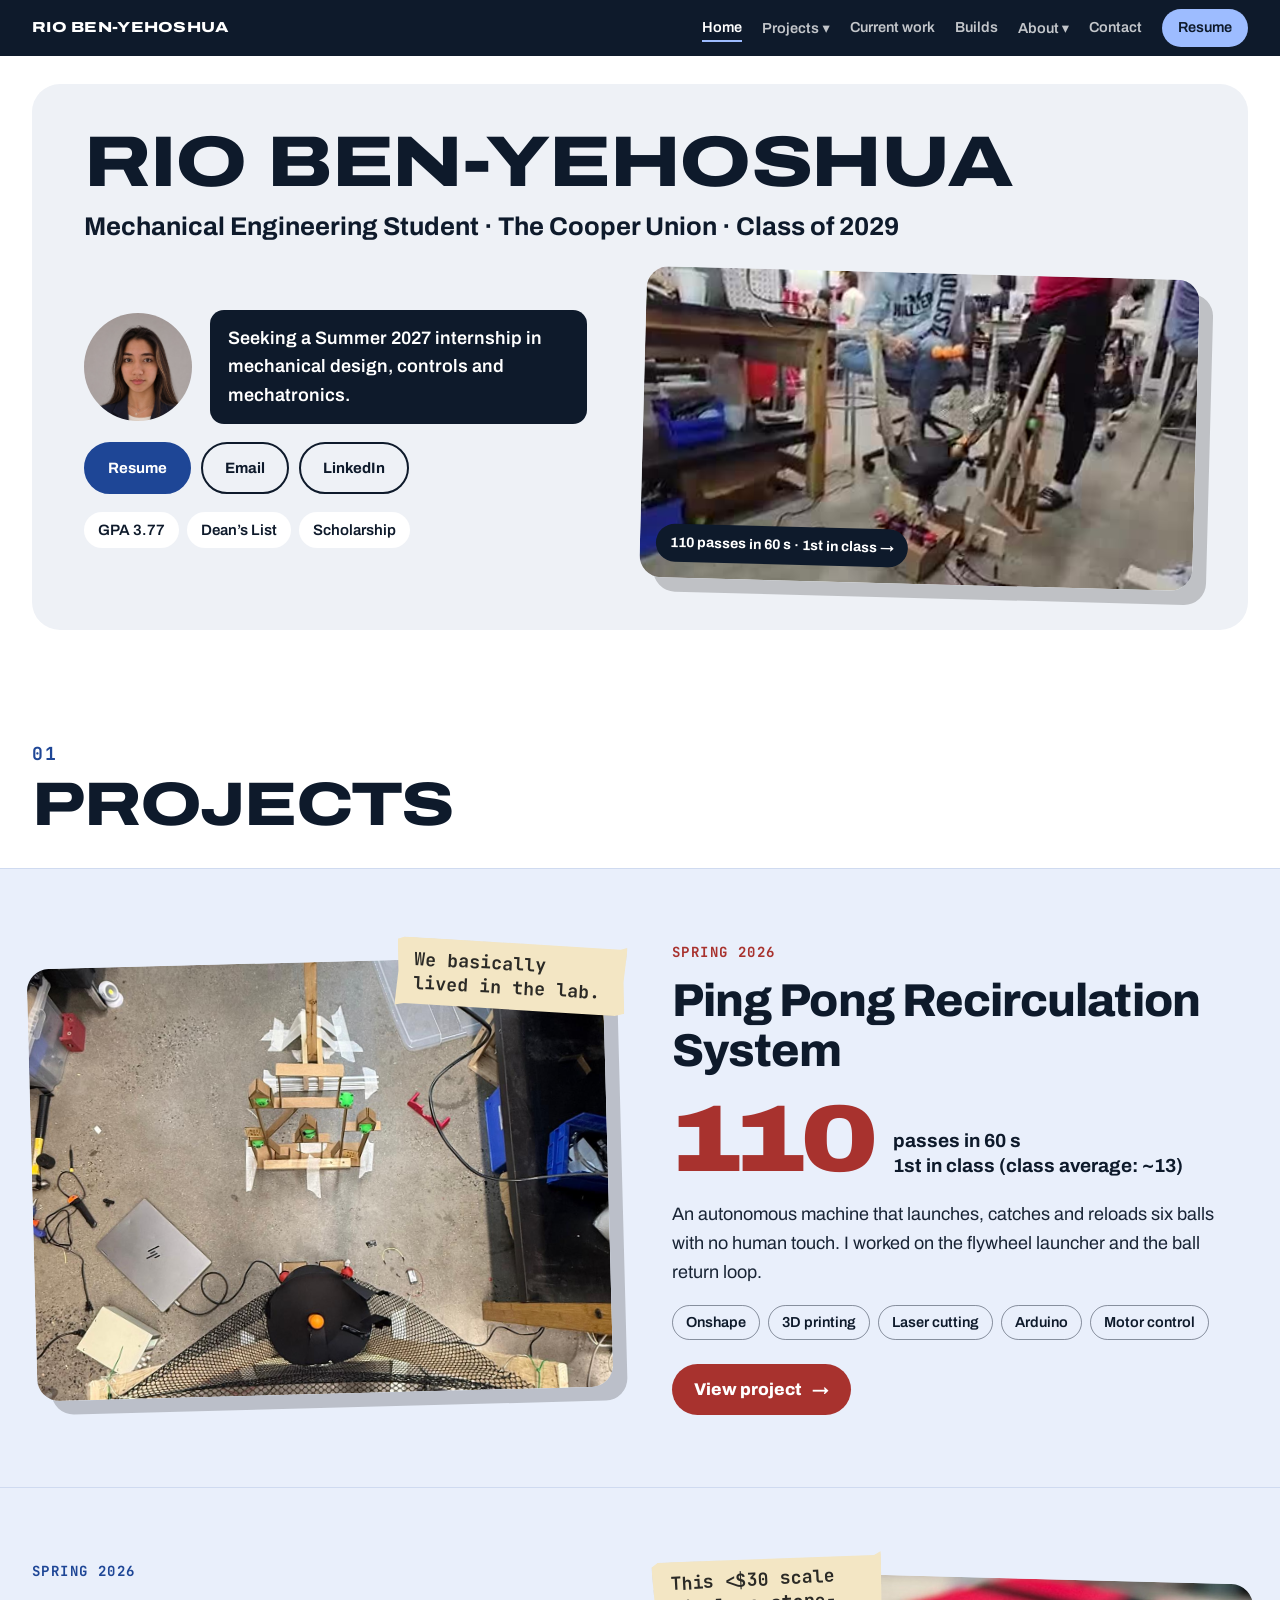
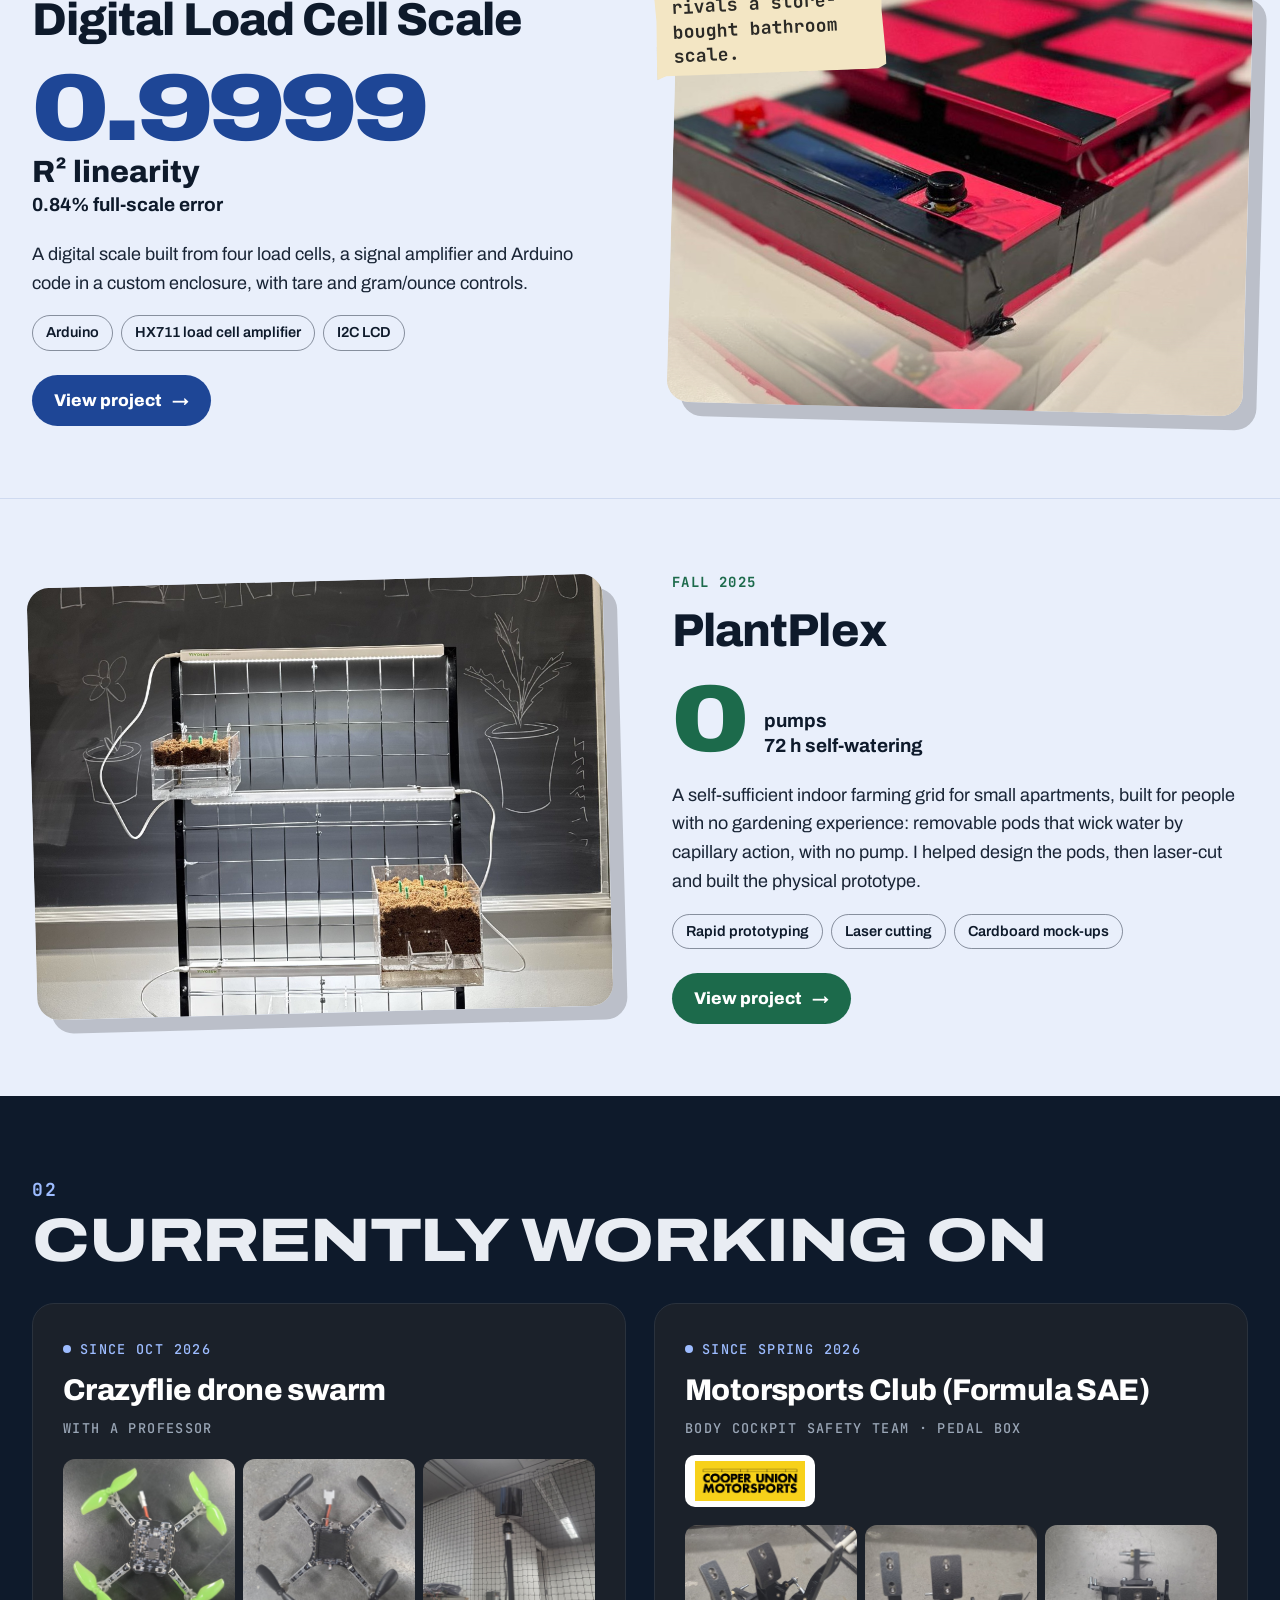
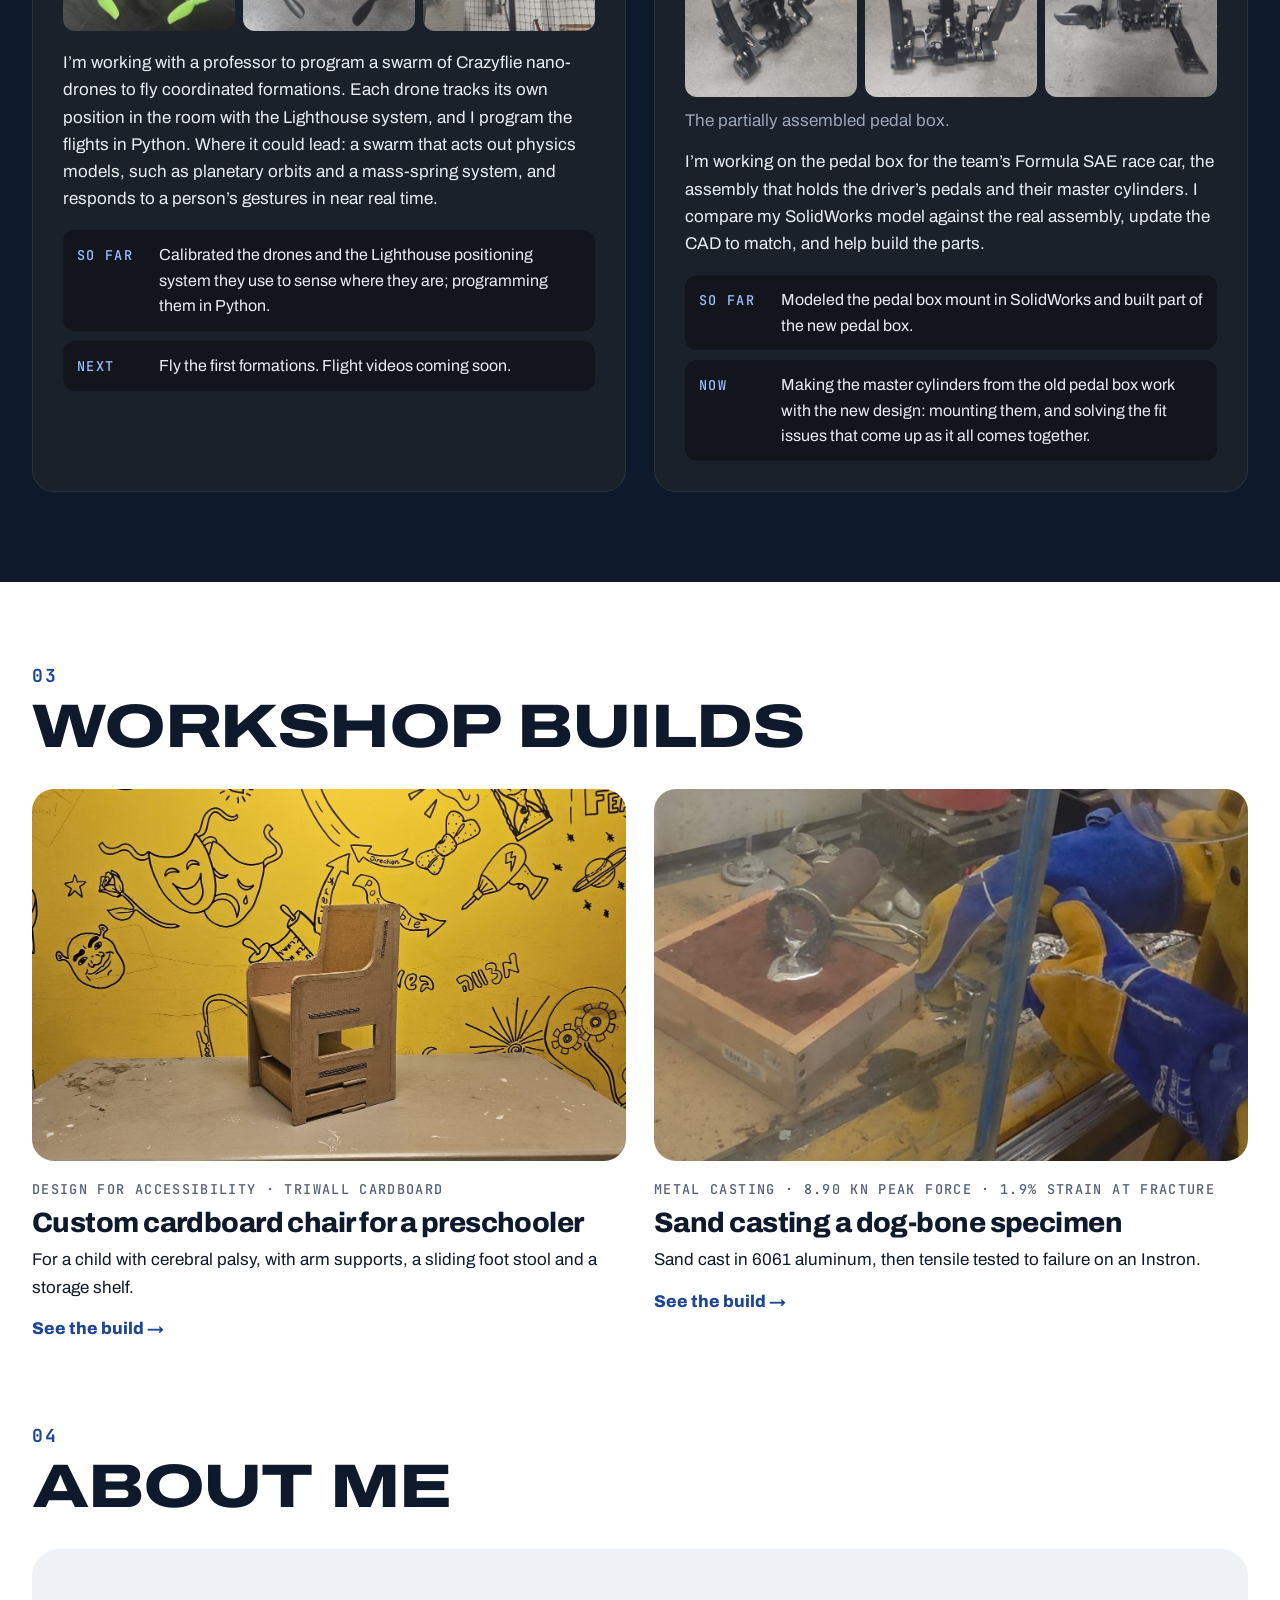
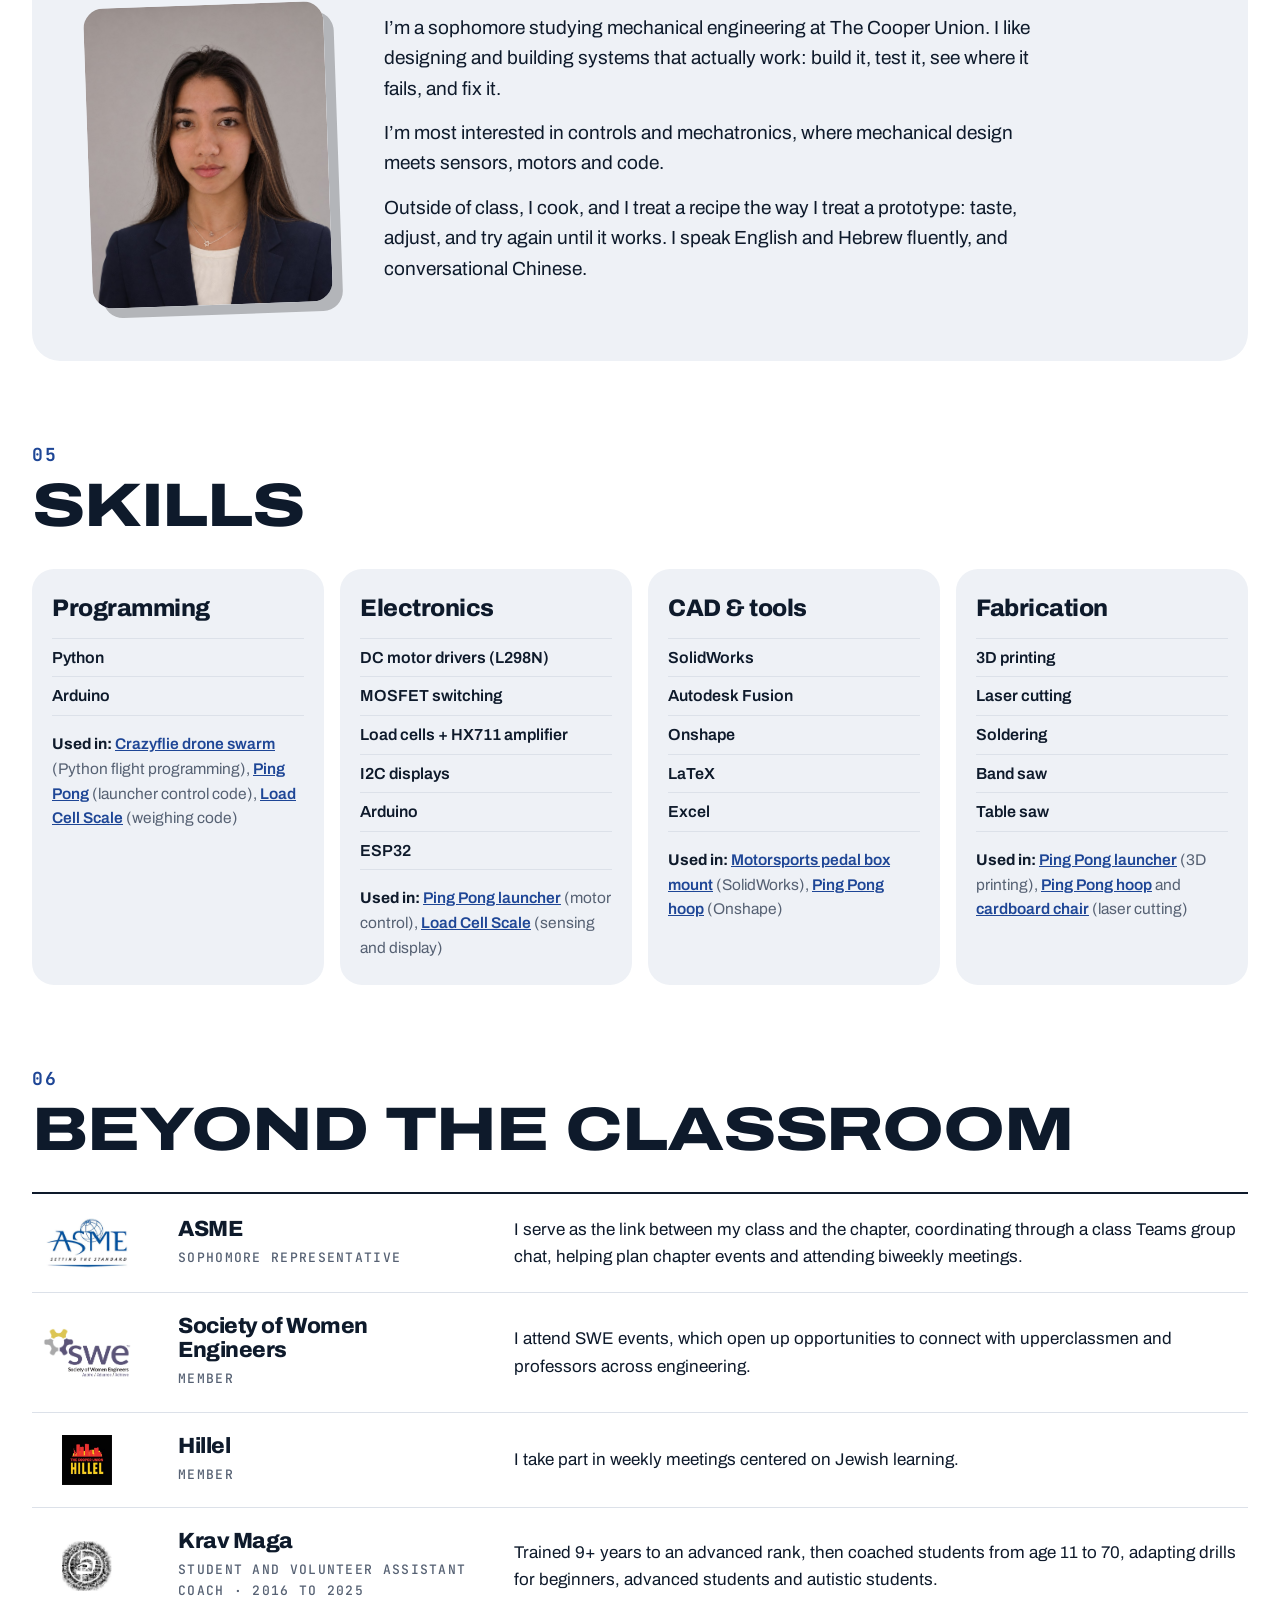
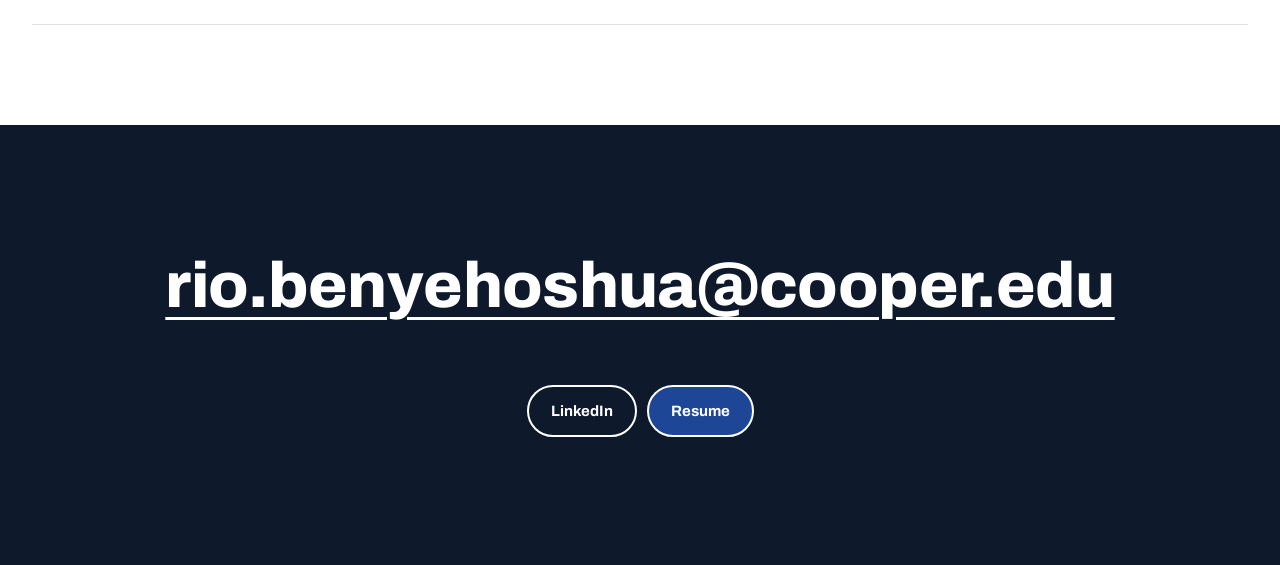
==== index.html @ fb7026db "Tape-note caption on load cell card; ping pong note drops 'Not staged'; PlantPlex first-try vs final" ====
<!DOCTYPE html>
<html lang="en">
<head>
<meta charset="utf-8">
<meta name="viewport" content="width=device-width, initial-scale=1, viewport-fit=cover">
<title>Rio Ben-Yehoshua | Portfolio</title>
<meta name="description" content="Mechanical engineering student at The Cooper Union. Projects: an autonomous ball launcher, a digital load cell scale, and a modular indoor farming grid.">
<meta name="theme-color" content="#0e1a2b">
<meta property="og:type" content="website">
<meta property="og:site_name" content="Rio Ben-Yehoshua">
<meta property="og:title" content="Rio Ben-Yehoshua | Mechanical Engineering Portfolio">
<meta property="og:description" content="Mechanical engineering student at The Cooper Union. Projects: an autonomous ball launcher, a digital load cell scale, and a modular indoor farming grid.">
<meta property="og:url" content="https://riobenyehoshua.github.io/portfolio/">
<meta property="og:image" content="https://riobenyehoshua.github.io/portfolio/images/og.jpg">
<meta property="og:image:width" content="1200">
<meta property="og:image:height" content="630">
<meta name="twitter:card" content="summary_large_image">
<meta name="twitter:title" content="Rio Ben-Yehoshua | Mechanical Engineering Portfolio">
<meta name="twitter:description" content="Mechanical engineering student at The Cooper Union. Projects: an autonomous ball launcher, a digital load cell scale, and a modular indoor farming grid.">
<meta name="twitter:image" content="https://riobenyehoshua.github.io/portfolio/images/og.jpg">
<link rel="icon" href="images/favicon.svg" type="image/svg+xml">
<link rel="preconnect" href="https://fonts.googleapis.com">
<link rel="preconnect" href="https://fonts.gstatic.com" crossorigin>
<link rel="stylesheet" href="https://fonts.googleapis.com/css2?family=Archivo:wdth,wght@62..125,400..900&family=JetBrains+Mono:wght@500;700&display=swap">
<link rel="stylesheet" href="css/style.css?v=20">
</head>
<body>
<nav class="nav"><div class="wrap"><a class="brand" href="#top">Rio Ben-Yehoshua</a><button class="navtoggle" type="button" aria-expanded="false">Menu</button><div class="links"><a href="#top">Home</a><div class="dd"><a href="#projects" data-s="projects">Projects ▾</a><div class="menu"><div><a href="ping-pong.html">Ping Pong Recirculation System<small>Autonomous launch-and-catch machine</small></a><a href="load-cell-scale.html">Digital Load Cell Scale<small>Arduino scale built on four load cells</small></a><a href="plantplex.html">PlantPlex<small>Self-watering indoor farming grid</small></a><a class="sep" href="#projects">See all projects →</a></div></div></div><a href="#current">Current work</a><a href="#shop">Builds</a><div class="dd"><a href="#profile" data-s="profile skills activities">About ▾</a><div class="menu sm"><div><a href="#profile">About me</a><a href="#skills">Skills</a><a href="#activities">Beyond the classroom</a></div></div></div><a href="#contact">Contact</a><a class="cta" href="files/Rio-Ben-Yehoshua-Resume.pdf" target="_blank" rel="noopener">Resume</a></div></div></nav>

<header class="hero" id="top"><div class="wrap"><div class="herobox">
  <h1>Rio <em>Ben-Yehoshua</em></h1>
  <p class="sub">Mechanical Engineering Student · The Cooper Union · Class of 2029</p>
  <div class="herogrid">
    <div>
      <div class="who"><img src="images/headshot.jpg" alt="Portrait of Rio Ben-Yehoshua"><p class="seek">Seeking a Summer 2027 internship in mechanical design, controls and mechatronics.</p></div>
      <div class="btns"><a class="btn solid" href="files/Rio-Ben-Yehoshua-Resume.pdf" target="_blank" rel="noopener">Resume</a><a class="btn" href="mailto:rio.benyehoshua@cooper.edu">Email</a><a class="btn" href="https://www.linkedin.com/in/rio-ben-yehoshua-609740366/" target="_blank" rel="noopener">LinkedIn</a></div>
      <div class="pills"><span class="pill">GPA 3.77</span><span class="pill">Dean’s List</span><span class="pill">Scholarship</span></div>
    </div>
    <figure class="heromedia"><a href="ping-pong.html"><video autoplay muted loop playsinline preload="auto" poster="images/pingpong/video-side-view-poster.jpg" src="videos/pingpong-side-view.mp4" aria-label="The ping pong recirculation system running"></video><figcaption>110 passes in 60 s · 1st in class →</figcaption></a></figure>
  </div>
</div></div></header>

<div id="projects">
  <div class="wrap stitle"><span class="mono">01</span><h2>Projects</h2></div>

  <a class="band p-red" id="pingpong" href="ping-pong.html"><div class="wrap">
    <div class="mcol taped"><div class="media"><img src="images/pingpong/hero.jpg" alt="Top-down view of the ping pong launcher system on the lab floor, surrounded by tools, tape and a laptop" style="object-position:50% 70%"></div><p class="tape">We basically lived in the lab.</p></div>
    <div class="rv"><span class="count mono">Spring 2026</span><h3>Ping Pong Recirculation System</h3><div class="stat"><span class="big" data-n="110">110</span><span class="unit">passes in 60 s<br>1st in class (class average: ~13)</span></div>
      <p>An autonomous machine that launches, catches and reloads six balls with no human touch. I worked on the flywheel launcher and the ball return loop.</p>
      <div class="chips"><span class="chip">Onshape</span><span class="chip">3D printing</span><span class="chip">Laser cutting</span><span class="chip">Arduino</span><span class="chip">Motor control</span></div><span class="go">View project <span>→</span></span></div>
  </div></a>

  <a class="band flip p-blue" id="loadcell" href="load-cell-scale.html"><div class="wrap">
    <div class="mcol taped"><div class="media lid"><img src="images/loadcell/angled.jpg" alt="The finished load cell scale, closed, with its LCD and buttons"><img class="open" src="images/loadcell/inside.jpg" alt="The scale opened up, showing the four load cells and wiring under the platform" loading="lazy"></div><p class="tape l">This &lt;$30 scale rivals a store-bought bathroom scale.</p></div>
    <div class="rv"><span class="count mono">Spring 2026</span><h3>Digital Load Cell Scale</h3><div class="stat"><span class="big">0.9999</span><span class="unit"><span class="ul">R² linearity</span>0.84% full-scale error</span></div>      <p>A digital scale built from four load cells, a signal amplifier and Arduino code in a custom enclosure, with tare and gram/ounce controls.</p>
      <div class="chips"><span class="chip">Arduino</span><span class="chip">HX711 load cell amplifier</span><span class="chip">I2C LCD</span></div><span class="go">View project <span>→</span></span></div>
  </div></a>

  <a class="band p-green" id="plantplex" href="plantplex.html"><div class="wrap">
    <div class="media"><img src="images/plantplex/hero-grid.jpg" alt="PlantPlex grid prototype with planter pods" style="object-position:50% 62%"></div>
    <div class="rv"><span class="count mono">Fall 2025</span><h3>PlantPlex</h3><div class="stat"><span class="big">0</span><span class="unit">pumps<br>72 h self-watering</span></div>
      <p>A self-sufficient indoor farming grid for small apartments, built for people with no gardening experience: removable pods that wick water by capillary action, with no pump. I helped design the pods, then laser-cut and built the physical prototype.</p>
      <div class="chips"><span class="chip">Rapid prototyping</span><span class="chip">Laser cutting</span><span class="chip">Cardboard mock-ups</span></div><span class="go">View project <span>→</span></span></div>
  </div></a>
</div>

<section class="dark" id="current"><div class="wrap">
  <div class="stitle"><span class="mono">02</span><h2>Currently working on</h2></div>
  <div class="now">
    <div class="panel rv"><span class="status mono">Since Oct 2026</span><h3>Crazyflie drone swarm</h3><span class="role mono">With a professor</span>
      <div class="strip"><img src="images/drones/crazyflie-lighthouse-deck.jpg" alt="Crazyflie nano-drone with a Lighthouse positioning deck" loading="lazy"><img src="images/drones/crazyflie.jpg" alt="Crazyflie 2.1 nano-drone" loading="lazy"><img src="images/drones/lighthouse-base-station.jpg" alt="Lighthouse base station in a netted flight area" loading="lazy"></div>
      <p>I’m working with a professor to program a swarm of Crazyflie nano-drones to fly coordinated formations. Each drone tracks its own position in the room with the Lighthouse system, and I program the flights in Python. Where it could lead: a swarm that acts out physics models, such as planetary orbits and a mass-spring system, and responds to a person’s gestures in near real time.</p>
      <div class="steps"><div><b class="mono">So far</b><span>Calibrated the drones and the Lighthouse positioning system they use to sense where they are; programming them in Python.</span></div><div><b class="mono">Next</b><span>Fly the first formations. Flight videos coming soon.</span></div></div></div>
    <div class="panel rv"><span class="status mono">Since Spring 2026</span><h3>Motorsports Club (Formula SAE)</h3><span class="role mono">Body Cockpit Safety team · pedal box</span>
      <p><img class="logo" src="images/logo-motorsports.png" alt="Cooper Union Motorsports logo" loading="lazy"></p>
      <div class="strip"><img src="images/motorsports/pedal-box-angle.jpg" alt="The new pedal box with brake, throttle and clutch pedals, seen from an angle" loading="lazy"><img src="images/motorsports/pedal-box-front.jpg" alt="The new pedal box seen from the driver’s side" loading="lazy"><img src="images/motorsports/pedal-box-top.jpg" alt="The new pedal box seen from above" loading="lazy"></div>
      <p class="small" style="margin-top:-8px;color:#9aa6b6">The partially assembled pedal box.</p>      <p>I’m working on the pedal box for the team’s Formula SAE race car, the assembly that holds the driver’s pedals and their master cylinders. I compare my SolidWorks model against the real assembly, update the CAD to match, and help build the parts.</p>
      <div class="steps"><div><b class="mono">So far</b><span>Modeled the pedal box mount in SolidWorks and built part of the new pedal box.</span></div><div><b class="mono">Now</b><span>Making the master cylinders from the old pedal box work with the new design: mounting them, and solving the fit issues that come up as it all comes together.</span></div></div></div>
  </div>
</div></section>

<div class="light">
<section id="shop"><div class="wrap">
  <div class="stitle"><span class="mono">03</span><h2>Workshop builds</h2></div>
  <div class="tiles">
    <a class="tile rv" href="shop.html#chair"><div class="ph"><img src="images/shop/chair.jpg" alt="Finished cardboard chair with arm supports and a storage shelf" loading="lazy"></div><span class="mono">Design for accessibility · Triwall cardboard</span><h3>Custom cardboard chair for a preschooler</h3><p>For a child with cerebral palsy, with arm supports, a sliding foot stool and a storage shelf.</p><span class="lnk">See the build →</span></a>
    <a class="tile rv" href="shop.html#casting"><div class="ph"><img src="images/shop/casting-pour.jpg" alt="Pouring molten metal into a sand mold" loading="lazy"></div><span class="mono">Metal casting · 8.90 kN peak force · 1.9% strain at fracture</span><h3>Sand casting a dog-bone specimen</h3><p>Sand cast in 6061 aluminum, then tensile tested to failure on an Instron.</p><span class="lnk">See the build →</span></a>
  </div>
</div></section>

<section id="profile"><div class="wrap">
  <div class="stitle"><span class="mono">04</span><h2>About me</h2></div>
  <div class="about rv">
    <img src="images/headshot.jpg" alt="Portrait of Rio Ben-Yehoshua" loading="lazy">
    <div>
      <p>I’m a sophomore studying mechanical engineering at The Cooper Union. I like designing and building systems that actually work: build it, test it, see where it fails, and fix it.</p>
      <p>I’m most interested in controls and mechatronics, where mechanical design meets sensors, motors and code.</p>
      <p>Outside of class, I cook, and I treat a recipe the way I treat a prototype: taste, adjust, and try again until it works. I speak English and Hebrew fluently, and conversational Chinese.</p>
    </div>
  </div>
</div></section>

<section id="skills"><div class="wrap">
  <div class="stitle"><span class="mono">05</span><h2>Skills</h2></div>
  <div class="skills rv">
    <div><h3>Programming</h3><div><ul><li>Python</li><li>Arduino</li></ul><p class="small"><b>Used in:</b> <a href="#current">Crazyflie drone swarm</a> (Python flight programming), <a href="ping-pong.html">Ping Pong</a> (launcher control code), <a href="load-cell-scale.html">Load Cell Scale</a> (weighing code)</p></div></div>
    <div><h3>Electronics</h3><div><ul><li>DC motor drivers (L298N)</li><li>MOSFET switching</li><li>Load cells + HX711 amplifier</li><li>I2C displays</li><li>Arduino</li><li>ESP32</li></ul><p class="small"><b>Used in:</b> <a href="ping-pong.html">Ping Pong launcher</a> (motor control), <a href="load-cell-scale.html">Load Cell Scale</a> (sensing and display)</p></div></div>
    <div><h3>CAD &amp; tools</h3><div><ul><li>SolidWorks</li><li>Autodesk Fusion</li><li>Onshape</li><li>LaTeX</li><li>Excel</li></ul><p class="small"><b>Used in:</b> <a href="#current">Motorsports pedal box mount</a> (SolidWorks), <a href="ping-pong.html">Ping Pong hoop</a> (Onshape)</p></div></div>
    <div><h3>Fabrication</h3><div><ul><li>3D printing</li><li>Laser cutting</li><li>Soldering</li><li>Band saw</li><li>Table saw</li></ul><p class="small"><b>Used in:</b> <a href="ping-pong.html">Ping Pong launcher</a> (3D printing), <a href="ping-pong.html">Ping Pong hoop</a> and <a href="shop.html#chair">cardboard chair</a> (laser cutting)</p></div></div>
  </div>
</div></section>

<section id="activities"><div class="wrap">
  <div class="stitle"><span class="mono">06</span><h2>Beyond the classroom</h2></div>
  <div class="rows act rv">
    <div><img src="images/logo-asme.png" alt="ASME logo" loading="lazy"><div><h3>ASME</h3><span class="mono">Sophomore Representative</span></div><p>I serve as the link between my class and the chapter, coordinating through a class Teams group chat, helping plan chapter events and attending biweekly meetings.</p></div>
    <div><img src="images/logo-swe.png" alt="Society of Women Engineers logo" loading="lazy"><div><h3>Society of Women Engineers</h3><span class="mono">Member</span></div><p>I attend SWE events, which open up opportunities to connect with upperclassmen and professors across engineering.</p></div>
    <div><img src="images/logo-hillel.png" alt="The Cooper Union Hillel logo" loading="lazy"><div><h3>Hillel</h3><span class="mono">Member</span></div><p>I take part in weekly meetings centered on Jewish learning.</p></div>
    <div><img src="images/logo-krav-maga.png" alt="Steve Sohn’s Krav Maga Training Center logo" loading="lazy"><div><h3>Krav Maga</h3><span class="mono">Student and volunteer assistant coach · 2016 to 2025</span></div><p>Trained 9+ years to an advanced rank, then coached students from age 11 to 70, adapting drills for beginners, advanced students and autistic students.</p></div>
  </div>
</div></section>
</div>

<section class="contact" id="contact"><div class="wrap rv">
  <a class="mail" href="mailto:rio.benyehoshua@cooper.edu">rio.benyehoshua@cooper.edu</a>
  <div class="btns" style="justify-content:center"><a class="btn" href="https://www.linkedin.com/in/rio-ben-yehoshua-609740366/" target="_blank" rel="noopener">LinkedIn</a><a class="btn solid" href="files/Rio-Ben-Yehoshua-Resume.pdf" target="_blank" rel="noopener">Resume</a></div>
</div></section>
<script src="js/site.js?v=11" defer></script>
</body>
</html>
---- css/style.css ----
/* Rio Ben-Yehoshua portfolio: one stylesheet shared by all five pages.
   Colors are the variables on body just below. Project pages set p-red / p-blue / p-green on <body>. */
:root{--mono:"JetBrains Mono",ui-monospace,Consolas,monospace}
/* White + navy. --k = main color, --hl = the same color lightened for dark backgrounds */
body{--bg:#fff;--soft:#eef1f6;--ink:#0e1a2b;--mut:#566173;--line:#dce1e9;--k:#1e4696;--hl:#9dbcff;
  --red:#a8322e;--blue:#1e4696;--green:#1c6a4b;--red-t:#fbeceb;--blue-t:#e9effb;--green-t:#e7f3ed;--red-l:#ff8f7a;--blue-l:#8db4ff;--green-l:#7fd9ab}
.p-red{--c:var(--red);--t:var(--red-t);--l:var(--red-l)}.p-blue{--c:var(--blue);--t:var(--blue-t);--l:var(--blue-l)}.p-green{--c:var(--green);--t:var(--green-t);--l:var(--green-l)}
.band{--bbg:var(--blue-t);--bfg:var(--ink);--bnum:var(--c);--btnb:var(--c);--btnf:#fff;border-top:1px solid #cfdaf0}
*{box-sizing:border-box}
html{scroll-behavior:smooth;scroll-padding-top:70px}
body{margin:0;background:var(--bg);color:var(--ink);font:17px/1.6 Archivo,system-ui,sans-serif;-webkit-font-smoothing:antialiased}
img,video{display:block;width:100%}
a{color:inherit}
p{margin:0 0 14px}
h1,h2,h3{margin:0;font-weight:800;font-stretch:125%;text-transform:uppercase;line-height:.92;letter-spacing:-.02em}
.wrap{max-width:1280px;margin:0 auto;padding:0 32px}
.mono{font-family:var(--mono);font-size:12px;font-weight:500;letter-spacing:.1em;text-transform:uppercase}
.nav{position:sticky;top:0;z-index:30;background:var(--ink);color:#fff}
.nav .wrap{display:flex;justify-content:space-between;align-items:center;height:56px}
.nav a{text-decoration:none;font-size:14px;font-weight:600}
.nav .brand{font-weight:800;font-stretch:125%;text-transform:uppercase;letter-spacing:.02em}
.nav .links{display:flex;gap:26px;align-items:center}
.nav .links a:not(.cta){opacity:.75}.nav .links a:hover{opacity:1}
.cta{background:var(--hl);color:var(--ink)!important;padding:7px 16px;border-radius:99px}
.hero{padding:28px 0 30px}
.herobox{background:var(--soft);border-radius:28px;padding:48px 52px 56px}
.herobox .pill{background:var(--bg)}
.hero h1{font-size:clamp(26px,6.5vw,94px);margin:14px 0 40px}
.hero h1 em{font-style:normal;display:block;white-space:nowrap}
.hero h1::after{content:"";display:block;width:96px;height:8px;background:var(--k);margin-top:22px}
.herogrid{display:grid;grid-template-columns:1fr 1.1fr;gap:56px;align-items:center}
.who{display:flex;gap:18px;align-items:center;margin-bottom:18px}
.who img{width:108px;height:108px;border-radius:50%;object-fit:cover;object-position:50% 20%;flex:none}
.lede{font-size:21px;margin:0;font-weight:500}
.seek{background:var(--ink);color:#fff;padding:14px 18px;border-radius:14px;display:flex;gap:12px;align-items:baseline;font-weight:600}
@keyframes pulse{50%{opacity:.35}}
.btns{display:flex;flex-wrap:wrap;gap:10px;margin:18px 0}
.btn{padding:12px 22px;border:2px solid var(--ink);border-radius:99px;text-decoration:none;font-weight:700;font-size:15px;transition:transform .15s,background .15s,color .15s}
.btn.solid{background:var(--k);border-color:var(--k);color:#fff}
.btn:hover{transform:translateY(-2px);background:var(--ink);border-color:var(--ink);color:#fff}
.pills{display:flex;flex-wrap:wrap;gap:8px}
.pill{padding:6px 14px;border-radius:99px;background:var(--soft);font-weight:600;font-size:14px}
.heromedia{position:relative;margin:0}
.heromedia{transform:rotate(1.5deg);transition:transform .5s cubic-bezier(.2,.7,.2,1)}.heromedia:hover{transform:none}
.heromedia video{aspect-ratio:16/10;object-fit:cover;border-radius:22px;box-shadow:14px 14px 0 rgba(0,0,0,.2)}
.heromedia figcaption{position:absolute;left:16px;bottom:16px;background:var(--ink);color:#fff;padding:8px 14px;border-radius:99px;font-weight:700;font-size:14px}
.heromedia a{text-decoration:none}
.stitle{padding-top:80px;padding-bottom:34px}
.stitle h2{font-size:clamp(38px,6.4vw,96px)}
.stitle .mono{color:var(--mut);display:block;margin-bottom:10px}
/* project bands: each one slides up over the last */
.band{color:var(--bfg);background:var(--bbg);display:block;text-decoration:none;padding:72px 0;scroll-margin-top:56px}
.band .wrap{display:grid;grid-template-columns:1fr 1fr;gap:64px;align-items:center}
.band.flip .media{order:2}
.band .media{border-radius:22px;overflow:hidden;box-shadow:14px 14px 0 rgba(0,0,0,.2);transform:rotate(-1.5deg);transition:transform .5s cubic-bezier(.2,.7,.2,1)}
.band.flip .media{transform:rotate(1.5deg)}
.band:hover .media{transform:rotate(0) scale(1.02)}
.band .media img{aspect-ratio:4/3;object-fit:cover}
.band .big{font-weight:900;font-stretch:125%;font-size:clamp(90px,13vw,200px);line-height:.8;letter-spacing:-.05em;display:block;color:var(--bnum)}
.band .unit{display:block;margin:16px 0 26px;opacity:.9}
.band h3{font-size:clamp(26px,3vw,42px);margin-bottom:14px}
.band p{font-size:18px;opacity:.95}
.chips{display:flex;flex-wrap:wrap;gap:8px;margin:18px 0 24px}
.chip{padding:5px 13px;border-radius:99px;border:1.5px solid color-mix(in srgb,currentColor 45%,transparent);font-size:13.5px;font-weight:600}
.go{display:inline-flex;gap:10px;align-items:center;background:var(--btnb);color:var(--btnf);padding:12px 22px;border-radius:99px;font-weight:800}
.go span{transition:transform .2s}.band:hover .go span,.tile:hover .go span{transform:translateX(6px)}
.band .count{display:block;margin-bottom:22px;opacity:.8}
/* quick index of the three projects, right under the intro */
.jump{display:grid;grid-template-columns:repeat(3,1fr);gap:16px;margin-top:48px}
.jump a{display:block;text-decoration:none;padding:16px 18px;border:1px solid var(--line);border-left:6px solid var(--c);border-radius:14px;background:var(--bg);transition:transform .15s,box-shadow .15s}
.jump a:hover{transform:translateY(-3px);box-shadow:0 14px 24px -16px rgba(14,26,43,.45)}
.jump b{font-weight:900;font-stretch:125%;font-size:26px;color:var(--c);margin-right:8px}
.jump span{display:block;font-weight:700}.jump small{color:var(--mut);font-size:14px}
/* menu: dropdown, current-section highlight, phone toggle */
.nav .links a.on{opacity:1!important;box-shadow:0 2px 0 var(--hl)}
.dd{position:relative}.dd .menu{display:none;position:absolute;left:-14px;top:100%;padding-top:14px;min-width:270px}
.dd .menu div{background:#fff;border-radius:14px;padding:6px;box-shadow:0 20px 40px -14px rgba(0,0,0,.45)}
.dd:hover .menu,.dd:focus-within .menu{display:block}
.dd .menu a{display:block;color:var(--ink);opacity:1!important;padding:10px 12px;border-radius:9px}.dd .menu a+a{margin-top:4px}
.dd .menu a:hover{background:var(--soft)}
.dd .menu.sm{min-width:210px}.dd .menu a small{display:block;font-size:12.5px;font-weight:500;opacity:.62;margin-top:2px}.dd .menu a.sep{margin-top:8px;padding-top:13px;border-top:1px solid rgba(128,128,128,.28);border-radius:0 0 9px 9px}
.navtoggle{display:none;background:none;border:1.5px solid rgba(255,255,255,.5);color:#fff;border-radius:99px;padding:6px 14px;font:600 14px Archivo,sans-serif;cursor:pointer}
.dark{background:var(--ink);color:#e9edf3;position:relative;z-index:2;padding-bottom:90px}
.dark .stitle .mono{color:var(--hl)}
.now{display:grid;grid-template-columns:1fr 1fr;gap:28px}
.panel{background:#1b212a;border-radius:22px;padding:30px;border:1px solid #2a323d}
.panel h3{font-size:28px;margin:12px 0 8px;color:#fff}
.panel .role{color:#9aa6b6}
.status{color:var(--hl);display:inline-flex;gap:9px;align-items:center}
.status::before{content:"";width:8px;height:8px;border-radius:50%;background:var(--hl);animation:pulse 2s infinite}
.strip{display:grid;grid-template-columns:repeat(3,1fr);gap:8px;margin:18px 0}
.strip img{aspect-ratio:1;object-fit:cover;border-radius:12px}
.steps{display:grid;gap:10px;margin:18px 0 0}
.steps div{display:grid;grid-template-columns:70px 1fr;gap:12px;background:#12161c;border-radius:12px;padding:12px 14px;font-size:15.5px}
.steps b{color:var(--hl);padding-top:3px}
.logo{height:52px;width:auto;background:#fff;border-radius:10px;padding:6px 10px;margin:14px 0 4px}
.light{position:relative;z-index:2;background:var(--bg)}
.tiles{display:grid;grid-template-columns:1fr 1fr;gap:28px}
.tile{text-decoration:none;display:block}
.tile .ph{border-radius:22px;overflow:hidden}
.tile img{aspect-ratio:16/10;object-fit:cover;transition:transform .7s cubic-bezier(.2,.7,.2,1)}
.tile:hover img{transform:scale(1.05)}
.tile h3{font-size:26px;margin:18px 0 8px}
.tile .mono{color:var(--mut);display:block;margin-top:18px}.tile .mono+h3{margin-top:8px}
.tile .lnk{font-weight:800;color:var(--k)}
.about{background:var(--soft);color:var(--ink);border-radius:28px;padding:56px;display:grid;grid-template-columns:240px 1fr;gap:56px;align-items:center}
.about img{aspect-ratio:4/5;object-fit:cover;object-position:50% 20%;border-radius:20px;transform:rotate(-2deg);box-shadow:10px 10px 0 rgba(0,0,0,.25)}
.quote{font-weight:800;font-stretch:125%;text-transform:uppercase;font-size:clamp(28px,4vw,56px);line-height:.98;letter-spacing:-.02em;margin:0 0 24px}
.quote span{color:var(--k)}
.rows{border-top:2px solid var(--ink)}
.rows>div{display:grid;grid-template-columns:230px 1fr 1fr;gap:36px;padding:22px 0;border-bottom:1px solid var(--line);align-items:start}
.rows>.head{padding:10px 0;color:var(--mut)}
.rows h3{font-size:20px;line-height:1.15}
.rows p{margin:0}
.rows .small{font-size:14.5px;color:var(--mut)}.rows .small a{color:var(--k);font-weight:600}
.rows.act>div{grid-template-columns:110px 300px 1fr;align-items:center}
.rows.act img{height:50px;width:auto;max-width:100px;object-fit:contain}
.rows.act .mono{display:block;margin-top:6px;color:var(--mut);font-size:11px}
.ticker{overflow:hidden;border-block:2px solid var(--ink);padding:14px 0;margin-bottom:34px;white-space:nowrap}
.ticker div{display:inline-block;animation:tick 40s linear infinite;font-weight:800;font-stretch:125%;text-transform:uppercase;font-size:22px}
.ticker span{margin:0 18px}.ticker span:nth-child(even){color:var(--k)}
@keyframes tick{to{transform:translateX(-50%)}}
.g4{display:grid;grid-template-columns:repeat(4,1fr);gap:20px}
.cell{background:#fff;border:1px solid var(--line);border-radius:22px;padding:24px;transition:transform .2s,box-shadow .2s}
.cell:hover{transform:translateY(-5px);box-shadow:0 18px 30px -18px rgba(18,22,28,.4)}
.cell h3{font-size:19px;margin:0 0 10px}
.cell .small{font-size:13.5px;color:var(--mut);border-top:1px dashed var(--line);padding-top:10px;margin:0}
.cell .small a{color:var(--ink)}
.cell img{height:56px;width:auto;max-width:150px;object-fit:contain;margin-bottom:14px}
.cell .mono{color:var(--mut);display:block;margin:0 0 8px;font-size:11px}
.contact{background:var(--ink);color:#fff;text-align:center;padding:110px 0;margin-top:100px;position:relative;z-index:2}
.contact h2{font-size:clamp(48px,10vw,160px)}
.contact h2 span{color:var(--hl)}
.mail{display:inline-block;font-size:clamp(18px,5.2vw,64px);font-weight:800;margin:0 0 30px;overflow-wrap:anywhere;letter-spacing:-.01em;text-decoration-thickness:3px;text-underline-offset:.16em}
.contact .btn{border-color:#fff}
.js .rv{opacity:0;transform:translateY(34px);transition:opacity .7s,transform .7s cubic-bezier(.2,.7,.2,1)}
.js .rv.in{opacity:1;transform:none}
@media(max-width:1000px){.g4{grid-template-columns:1fr 1fr}}
@media(max-width:860px){
  .wrap{padding:0 20px}.navtoggle{display:block}
  .nav .links{display:none;position:absolute;left:0;right:0;top:56px;background:var(--ink);flex-direction:column;align-items:flex-start;gap:0;padding:8px 20px 18px}
  .nav.open .links{display:flex}.nav .links>a,.dd>a{padding:10px 0;display:block;font-size:16px}
  .dd .menu{display:block;position:static;padding:0 0 6px}.dd .menu div{background:none;box-shadow:none;padding:0}.dd .menu a{color:#fff;padding:7px 12px}
  .jump{grid-template-columns:1fr;margin-top:32px}
  .herogrid,.band .wrap,.now,.tiles,.about{grid-template-columns:1fr;gap:28px}
  .band.flip .media{order:0}.band{padding:48px 0}
  .about{padding:30px}.herobox{padding:28px 20px 34px}.about img{max-width:200px}
  .stitle{padding-top:56px;padding-bottom:24px}
}
@media(max-width:860px){.rows>div,.rows.act>div{grid-template-columns:1fr;gap:8px}.rows>.head{display:none}}
@media(max-width:560px){.g4{grid-template-columns:1fr}}
/* readability pass */
.mono{font-size:13.5px}
.nav a{font-size:15px}
.pill{font-size:15px}.chip{font-size:14.5px}
.stitle h2{font-size:clamp(32px,4.8vw,66px)}
.stitle .mono{font-size:18px;font-weight:700;color:var(--k);margin-bottom:8px}
.band .count{font-size:14px;font-weight:700;color:var(--c);opacity:1;margin-bottom:14px}
.band h3{font-size:clamp(30px,3.7vw,54px);margin-bottom:24px}
.stat{display:flex;align-items:flex-end;flex-wrap:wrap;gap:6px 20px;margin:0 0 22px}
.band .big{font-size:clamp(60px,7.4vw,112px);line-height:.82}
.band .unit{margin:0;opacity:1;font-weight:700;font-size:19px;line-height:1.3}
.panel h3{font-size:30px}.steps div{font-size:16px}
.tile h3{font-size:28px}
.about p{font-size:19px;max-width:680px}
.rows h3{font-size:22px}.rows .small{font-size:15.5px}.rows.act .mono{font-size:13px}
/* calmer titles: the wide capitals stay on the name and section headlines only */
.band h3,.panel h3,.tile h3,.rows h3{text-transform:none;font-stretch:100%;letter-spacing:-.02em;line-height:1.08}
.band h3{font-size:clamp(30px,3.6vw,50px)}
.rows.act img{justify-self:center}
/* intro: name on one line, role right under it, everything on the first screen */
.hero h1{font-size:clamp(28px,5.6vw,78px);margin:10px 0 0}
.hero h1 em{display:inline}
.hero h1::after{display:none}
.sub{font-size:clamp(19px,2vw,26px);font-weight:700;line-height:1.3;margin:14px 0 30px;text-wrap:balance}
.who{margin-bottom:6px}.who .seek{margin:0;flex:1;font-size:18px}
.heromedia video{aspect-ratio:16/9}
@media(min-width:861px){.herobox{padding:36px 52px 46px}}
@media(max-width:860px){.hero h1{font-size:7.6vw}.hero h1 em{display:block}.who{align-items:flex-start}}
/* ---- menu: longer names, so it folds into the Menu button earlier ---- */
.nav .links{gap:20px}.nav a{font-size:14.5px}
@media(max-width:1180px){
  .navtoggle{display:block}
  .nav .links{display:none;position:absolute;left:0;right:0;top:56px;background:var(--ink);flex-direction:column;align-items:flex-start;gap:0;padding:8px 32px 18px}
  .nav.open .links{display:flex}.nav .links>a,.dd>a{padding:10px 0;display:block;font-size:16px}
  .nav .links a:not(.cta){display:block}
  .dd .menu{display:block;position:static;padding:0 0 6px;min-width:0}.dd .menu div{background:none;box-shadow:none;padding:0}.dd .menu a{color:#fff;padding:7px 12px}
}
/* ---- skills: one row per area, each tool its own tag ---- */
.skills{display:grid;grid-template-columns:repeat(4,1fr);gap:16px}
.skills>div{background:var(--soft);border-radius:22px;padding:24px 20px}
.skills ul{list-style:none;margin:0 0 16px;padding:0}.skills li{padding:8px 0;border-top:1px solid var(--line);font-weight:600;font-size:16px;line-height:1.35}.skills li:last-child{border-bottom:1px solid var(--line)}
.band .unit .ul{display:block;font-size:clamp(24px,2.4vw,34px);font-weight:800;line-height:1.15;margin-bottom:4px}
.skills .tags span{background:var(--bg)}
.skills h3{font-size:24px;text-transform:none;font-stretch:100%;letter-spacing:-.02em;line-height:1.3;margin-bottom:14px}
.tags{display:flex;flex-wrap:wrap;gap:8px;margin-bottom:14px}
.tags span{background:var(--soft);border-radius:99px;padding:7px 16px;font-weight:600;font-size:16px}
.skills .small{font-size:15.5px;color:var(--mut);margin:0}.skills .small b{color:var(--ink)}.skills .small a{color:var(--k);font-weight:600}
@media(max-width:1100px){.skills{grid-template-columns:1fr 1fr}}
@media(max-width:640px){.skills{grid-template-columns:1fr}.skills>div{padding:22px 20px}}
/* ---- inner pages (project page, workshop page) ---- */
.inner section{scroll-margin-top:60px}
.inner .stitle h2{font-size:clamp(28px,3.6vw,48px)}
.stitle .lead2{font-size:22px;font-weight:700;color:var(--mut);margin:12px 0 0}
.pagehead{padding:28px 0 30px}
.pagehead .grid{display:grid;grid-template-columns:1.15fr .85fr;gap:56px;align-items:center}
.pagehead h1{text-transform:none;font-stretch:100%;font-size:clamp(34px,4.6vw,62px);line-height:1.02;margin:12px 0 18px}
.pagehead .intro{font-size:19px;max-width:620px}
.pagehead .photo{border-radius:22px;overflow:hidden;box-shadow:14px 14px 0 rgba(0,0,0,.2);transform:rotate(1.5deg)}
.pagehead .photo img{aspect-ratio:4/3;object-fit:cover}
.statrow{display:flex;flex-wrap:wrap;gap:14px 36px;margin:24px 0 6px}
.statrow b{display:block;font-weight:900;font-stretch:125%;font-size:44px;line-height:1;color:var(--c);letter-spacing:-.03em}
.statrow span{font-weight:700;font-size:15.5px}
.facts{display:grid;grid-template-columns:repeat(4,1fr);gap:14px;margin:40px 0 0}
.facts div{background:var(--bg);border-radius:16px;padding:16px 18px}
.facts dt{font-family:var(--mono);font-size:12.5px;letter-spacing:.1em;text-transform:uppercase;color:var(--mut)}
.facts dd{margin:4px 0 0;font-weight:600;line-height:1.4}
.byline{color:var(--mut);margin:14px 0 0}
.res{display:grid;grid-template-columns:1fr 1fr;gap:20px;align-items:stretch}
.res .result{display:flex;flex-direction:column;justify-content:center}
.mini{display:grid;grid-template-columns:1fr 1fr;gap:20px}
.mini .cell b{display:block;font-weight:900;font-stretch:125%;font-size:30px;line-height:1.1;color:var(--c);letter-spacing:-.02em;margin-bottom:8px}
.mini.one{grid-template-columns:1fr}
.mini .cell p{margin:0;color:var(--mut);font-size:15.5px}
.graph img{background:#fff;border:1px solid var(--line);max-width:820px}
details.more{margin-top:22px}
details.more summary{cursor:pointer;font-weight:700;color:var(--k);font-size:17px}
.tbl{width:100%;max-width:640px;border-collapse:collapse;margin-top:14px;font-size:16px}
.tbl th,.tbl td{padding:9px 12px;border-bottom:1px solid var(--line);text-align:right}
.tbl th{background:var(--soft)}.tbl th:first-child,.tbl td:first-child{text-align:left}
.shots.cadp img{aspect-ratio:4/3;object-fit:contain;background:#fff;border:1px solid var(--line)}
@media(max-width:860px){.res{grid-template-columns:1fr}}
.rolebox{display:flex;gap:16px;align-items:baseline;background:var(--ink);color:#fff;border-radius:14px;padding:14px 18px;margin:26px 0 14px;font-weight:600;font-size:18px;max-width:620px}
.rolebox .mono{flex:none;color:var(--hl)}
.tools{display:flex;flex-wrap:wrap;gap:8px;align-items:center}
.tools .mono{color:var(--mut);margin-right:8px}
.toc{position:sticky;top:56px;z-index:20;background:var(--bg);border-bottom:1px solid var(--line)}
.toc .wrap{display:flex;gap:6px;overflow-x:auto;padding-top:10px;padding-bottom:10px;align-items:center;scrollbar-width:none}
.toc .mono{flex:none;color:var(--mut);margin-right:8px}
.toc a{flex:none;text-decoration:none;font-weight:600;font-size:14.5px;padding:6px 13px;border-radius:99px;color:var(--mut)}
.toc a:hover{color:var(--ink)}.toc a.on{background:var(--ink);color:#fff}
.split{display:grid;grid-template-columns:1fr 1fr;gap:48px;align-items:start}
figure{margin:0}
.fig img,.fig video,.shots img,.shots video{border-radius:18px}
figcaption{font-size:15px;color:var(--mut);margin-top:10px}
.list{margin:0;padding-left:22px}.list li{margin-bottom:10px;font-size:18px}
.txt{font-size:18px;max-width:820px}
.result{background:var(--soft);border-radius:22px;padding:30px 32px}
.result .mono{color:var(--mut)}
.result b{display:block;font-weight:900;font-stretch:125%;font-size:clamp(72px,9vw,120px);line-height:.95;color:var(--c);letter-spacing:-.04em;margin:8px 0 10px}
.result p{margin:0;font-weight:600}
.g2{display:grid;grid-template-columns:1fr 1fr;gap:20px}.g3{display:grid;grid-template-columns:repeat(3,1fr);gap:20px}
.cell h3{text-transform:none;font-stretch:100%;font-size:21px;letter-spacing:-.01em;line-height:1.2}
.cell p:last-child{margin:0}
.shots{display:grid;gap:18px;margin-top:22px}.shots.c3{grid-template-columns:repeat(3,1fr)}.shots.c2{grid-template-columns:1fr 1fr}.shots.c4{grid-template-columns:repeat(4,1fr)}
.shots.sq img,.shots.sq video{aspect-ratio:1;object-fit:cover}
.shots.tall{max-width:780px}.shots.tall img{aspect-ratio:4/5;object-fit:cover}
.shots.cad{grid-template-columns:repeat(6,1fr)}.shots.cad figure:nth-child(-n+2){grid-column:span 3}.shots.cad figure:nth-child(n+3){grid-column:span 2}
.shots.cad img{aspect-ratio:4/3;object-fit:contain;background:#fff;border:1px solid var(--line)}
.vids{display:grid;grid-template-columns:280px minmax(0,800px);gap:22px;align-items:center}
.pairs{display:grid;grid-template-columns:1.5fr 1fr;gap:22px;align-items:center;margin-top:22px}
.rows.two>div{grid-template-columns:330px 1fr}
.rows.two p{font-size:18px}
.vids3{display:grid;grid-template-columns:.52fr 1fr 1fr;gap:20px;align-items:center}
.aside{display:grid;grid-template-columns:1.2fr 1fr .56fr;gap:28px;align-items:center;margin-top:36px;padding:28px;background:var(--soft);border-radius:22px}
.aside h3,.subh{text-transform:none;font-stretch:100%;font-size:24px;letter-spacing:-.02em;line-height:1.2;margin:0 0 10px}
.aside p{margin:0;font-size:17px}
.subh{margin:56px 0 12px;padding-top:32px;border-top:1px solid var(--line);font-size:28px;scroll-margin-top:120px}
@media(max-width:860px){.vids3,.aside{grid-template-columns:1fr}}
.pager{display:grid;grid-template-columns:1fr 1fr;gap:20px;padding-top:80px}
.pager a{display:block;background:var(--soft);border-radius:22px;padding:22px 26px;text-decoration:none;transition:transform .15s}
.pager a:hover{transform:translateY(-3px)}
.pager .mono{display:block;color:var(--mut);margin-bottom:4px}.pager b{font-size:24px;font-weight:800;letter-spacing:-.02em}
.pager .nx{text-align:right}
.build{display:grid;grid-template-columns:1fr 1fr;gap:56px;align-items:start;padding:56px 0;border-top:1px solid var(--line);scroll-margin-top:110px}
.build.flip .lead{order:2}
.build .lead img{aspect-ratio:4/3;object-fit:cover;border-radius:22px}
.build h3{text-transform:none;font-stretch:100%;font-size:clamp(26px,3vw,38px);letter-spacing:-.02em;line-height:1.08;margin:8px 0 16px}
.build .mono{color:var(--k);font-weight:700}
.build p{font-size:18px}
.build .chip{color:var(--mut)}
/* ---- homepage load cell card: closed photo, then the inside is revealed like a lid lifting ---- */
.lid{position:relative;display:grid}
.lid img{grid-area:1/1;width:100%;height:100%}
.lid .open{object-position:50% 52%;transform:scale(calc(1.04 - var(--o,0)*.04));
  -webkit-mask-image:linear-gradient(to top,#000 calc(var(--o,0)*130% - 30%),transparent calc(var(--o,0)*130%));
  mask-image:linear-gradient(to top,#000 calc(var(--o,0)*130% - 30%),transparent calc(var(--o,0)*130%))}
.band.flip .mcol{order:2}

@media(max-width:860px){.band.flip .mcol{order:0}}
@media(prefers-reduced-motion:reduce){.lid .open{transform:none}}
@media(max-width:860px){
  .pagehead .grid,.split,.g2,.g3,.vids,.pairs,.pager,.build,.rows.two>div{grid-template-columns:1fr;gap:24px}
  .build.flip .lead{order:0}.facts{grid-template-columns:1fr 1fr}.pager .nx{text-align:left}
  .shots.c3,.shots.c4{grid-template-columns:1fr 1fr}.shots.cad{grid-template-columns:1fr 1fr}.shots.cad figure:nth-child(n){grid-column:span 1}
}
/* masking-tape note on the ping pong card */
.taped{position:relative}
.tape{position:absolute;right:-18px;top:-20px;max-width:230px;margin:0;padding:10px 18px;background:#f3e6c4;color:#2b2a26;font-family:"JetBrains Mono",monospace;font-size:14px;font-weight:700;line-height:1.35;letter-spacing:0;text-transform:none;
  transform:rotate(3deg);box-shadow:0 6px 14px rgba(0,0,0,.18);opacity:1!important;
  clip-path:polygon(0 4%,3% 0,97% 3%,100% 0,99% 50%,100% 96%,96% 100%,4% 97%,0 100%,1% 50%);transition:transform .5s cubic-bezier(.2,.7,.2,1)}
.tape.l{right:auto;left:-18px;transform:rotate(-3deg)}
.band:hover .tape{transform:rotate(-1deg) translateY(-4px)}.band:hover .tape.l{transform:rotate(1deg) translateY(-4px)}
@media(max-width:860px){.tape{right:-4px;top:-18px;max-width:200px;font-size:13px}.tape.l{left:-4px}}
/* first try vs. final (PlantPlex pods) */
.vs{display:grid;grid-template-columns:1fr auto 1fr;gap:22px;align-items:start;margin-top:22px;max-width:980px}
.vsimg{position:relative}
.vs img{aspect-ratio:4/5;object-fit:cover;border-radius:18px}
.vstag{position:absolute;left:14px;bottom:14px;background:var(--ink);color:#fff;padding:6px 12px;border-radius:99px;font-size:13px;font-weight:700}
.vs .tape{top:-16px;left:-12px}
.vsarrow{align-self:center;font-size:56px;font-weight:900;color:var(--c);margin-top:-40px}
.shots.one{max-width:460px}
@media(max-width:700px){.vs{grid-template-columns:1fr;gap:10px}.vsarrow{transform:rotate(90deg);justify-self:center;margin:0;font-size:32px}.vs .tape{left:-4px}}
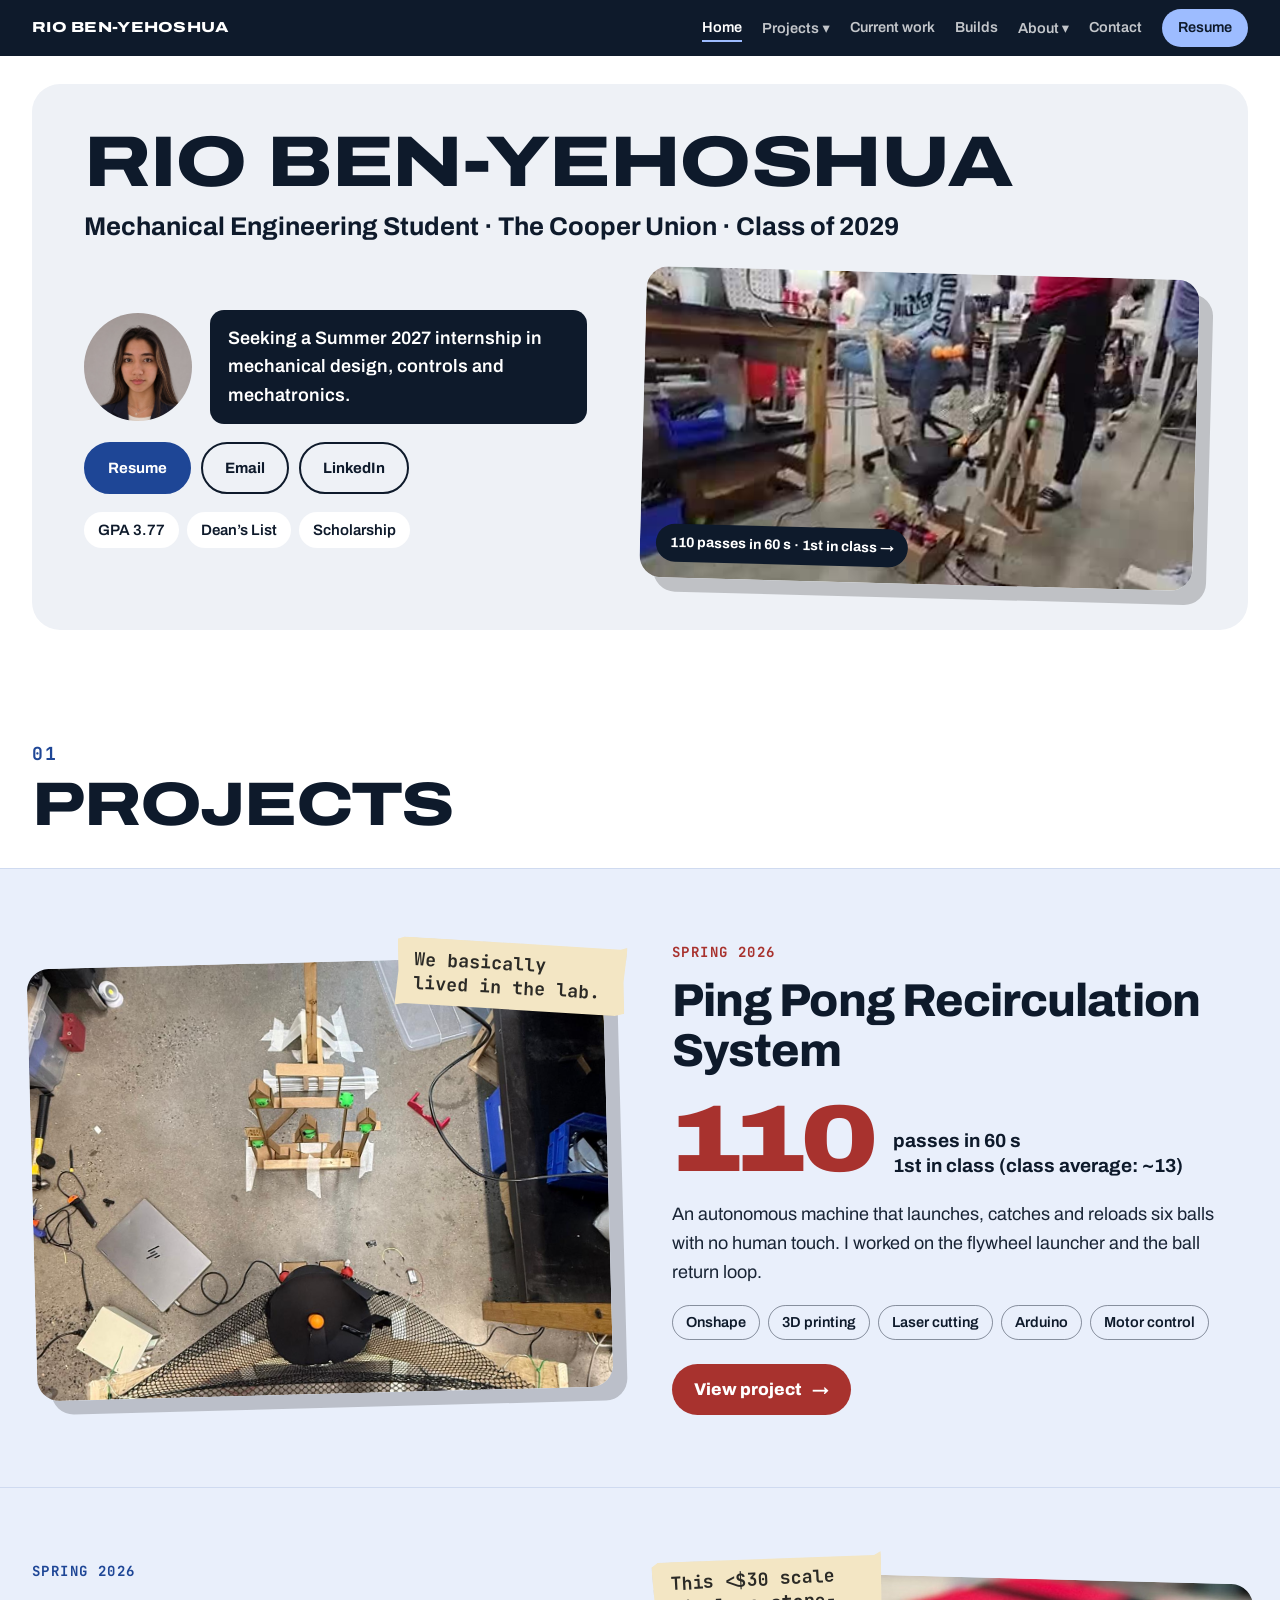
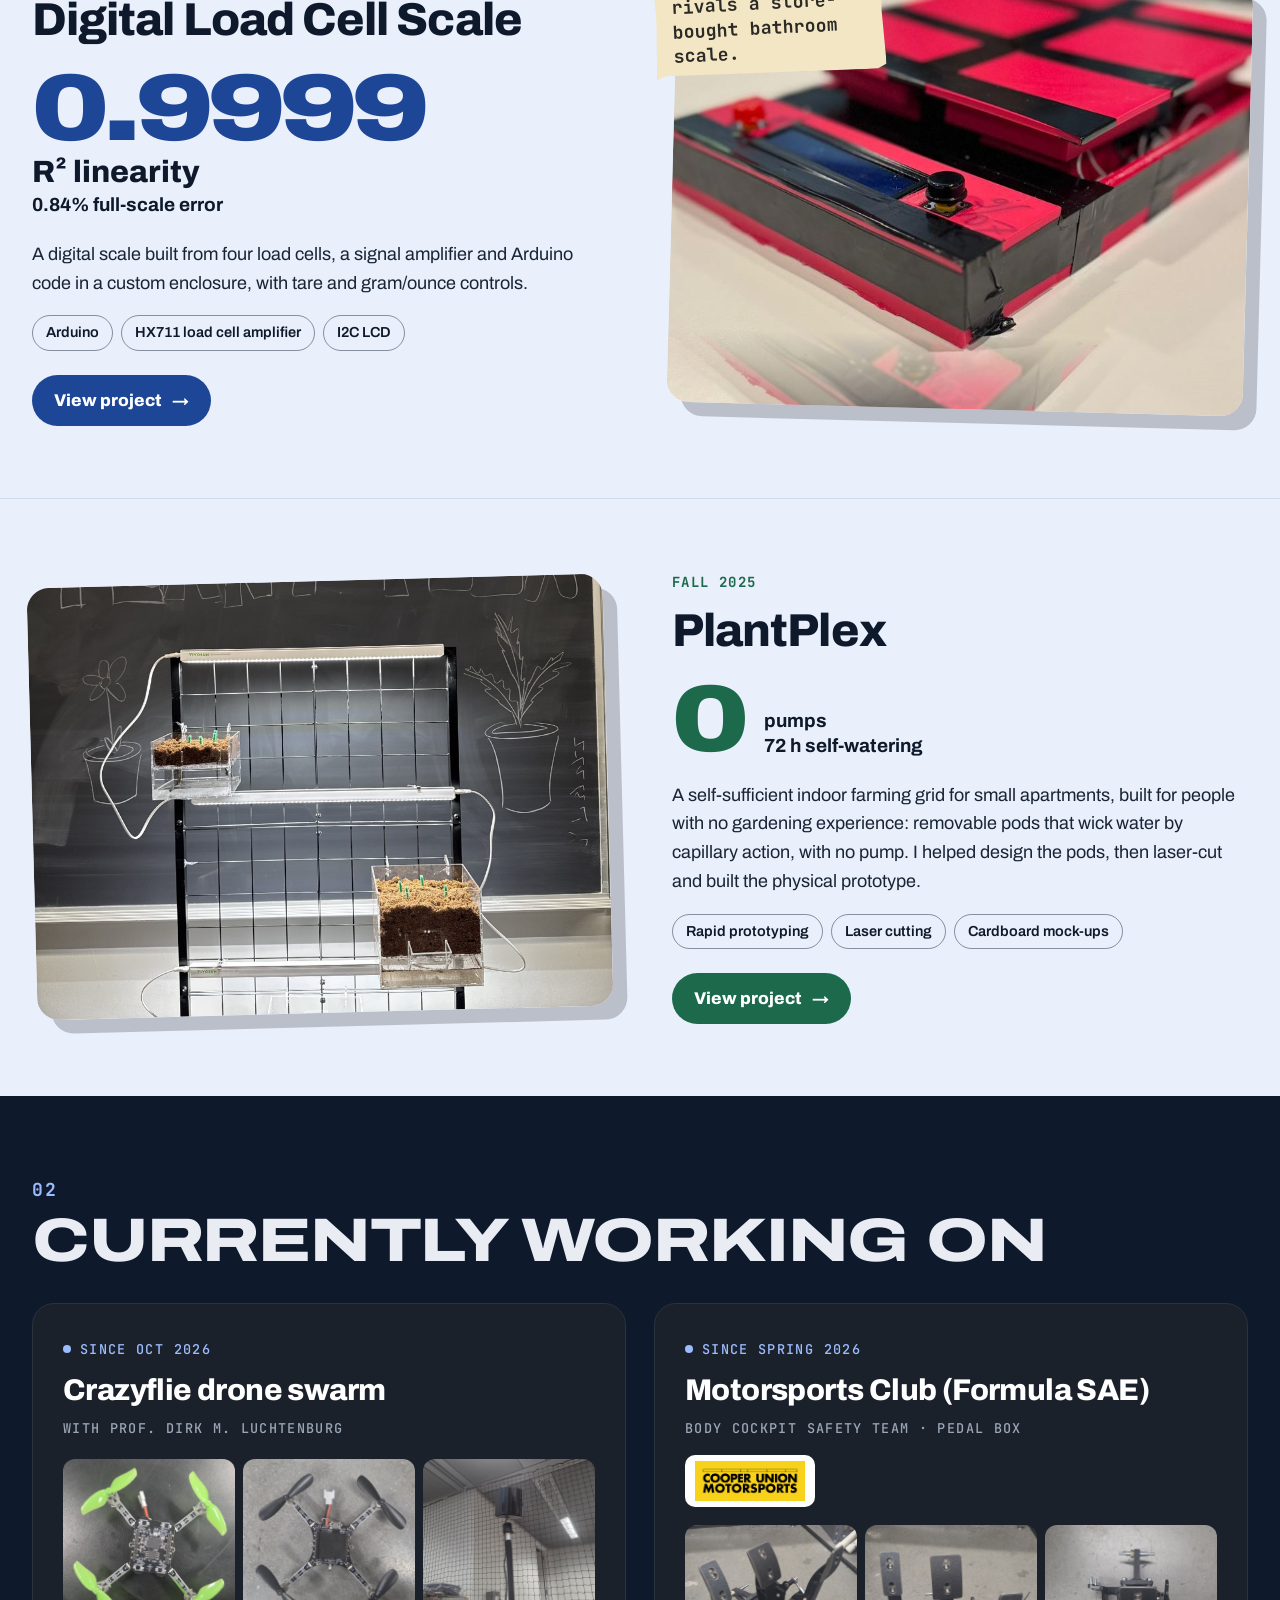
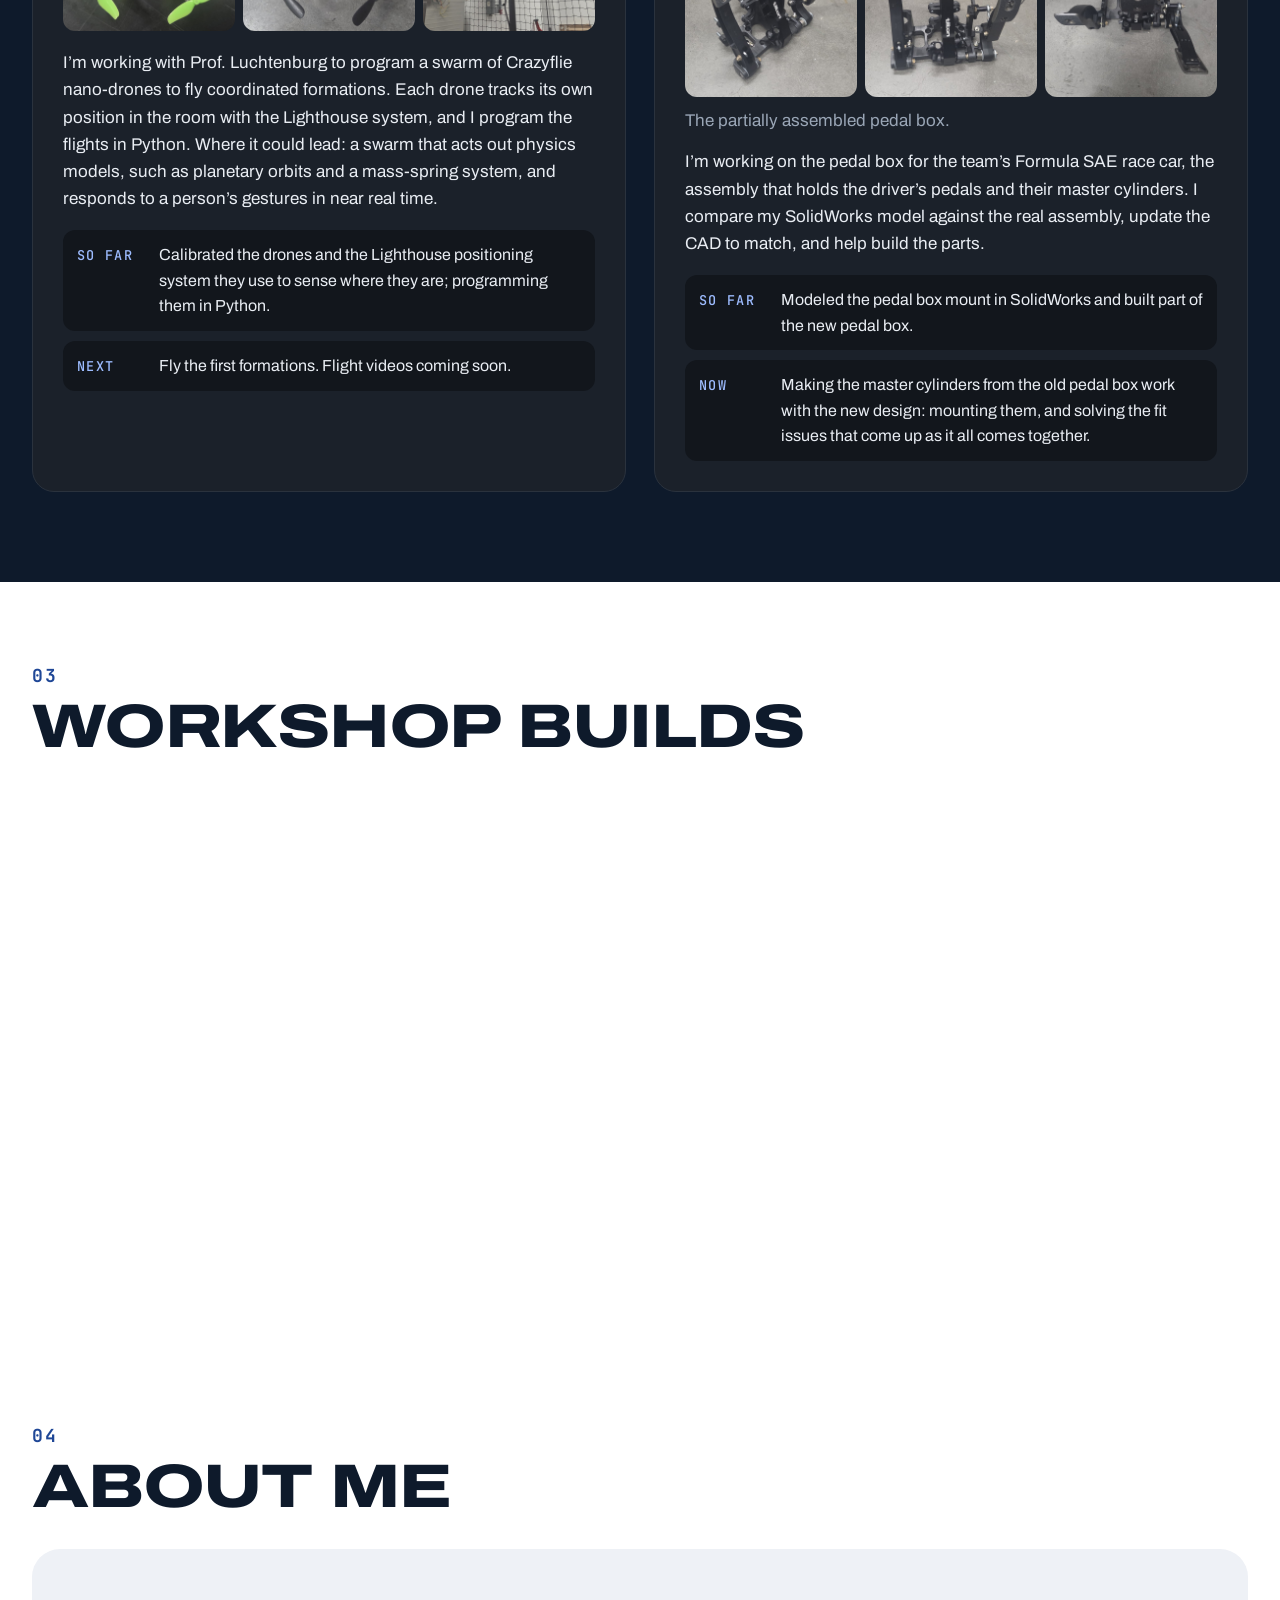
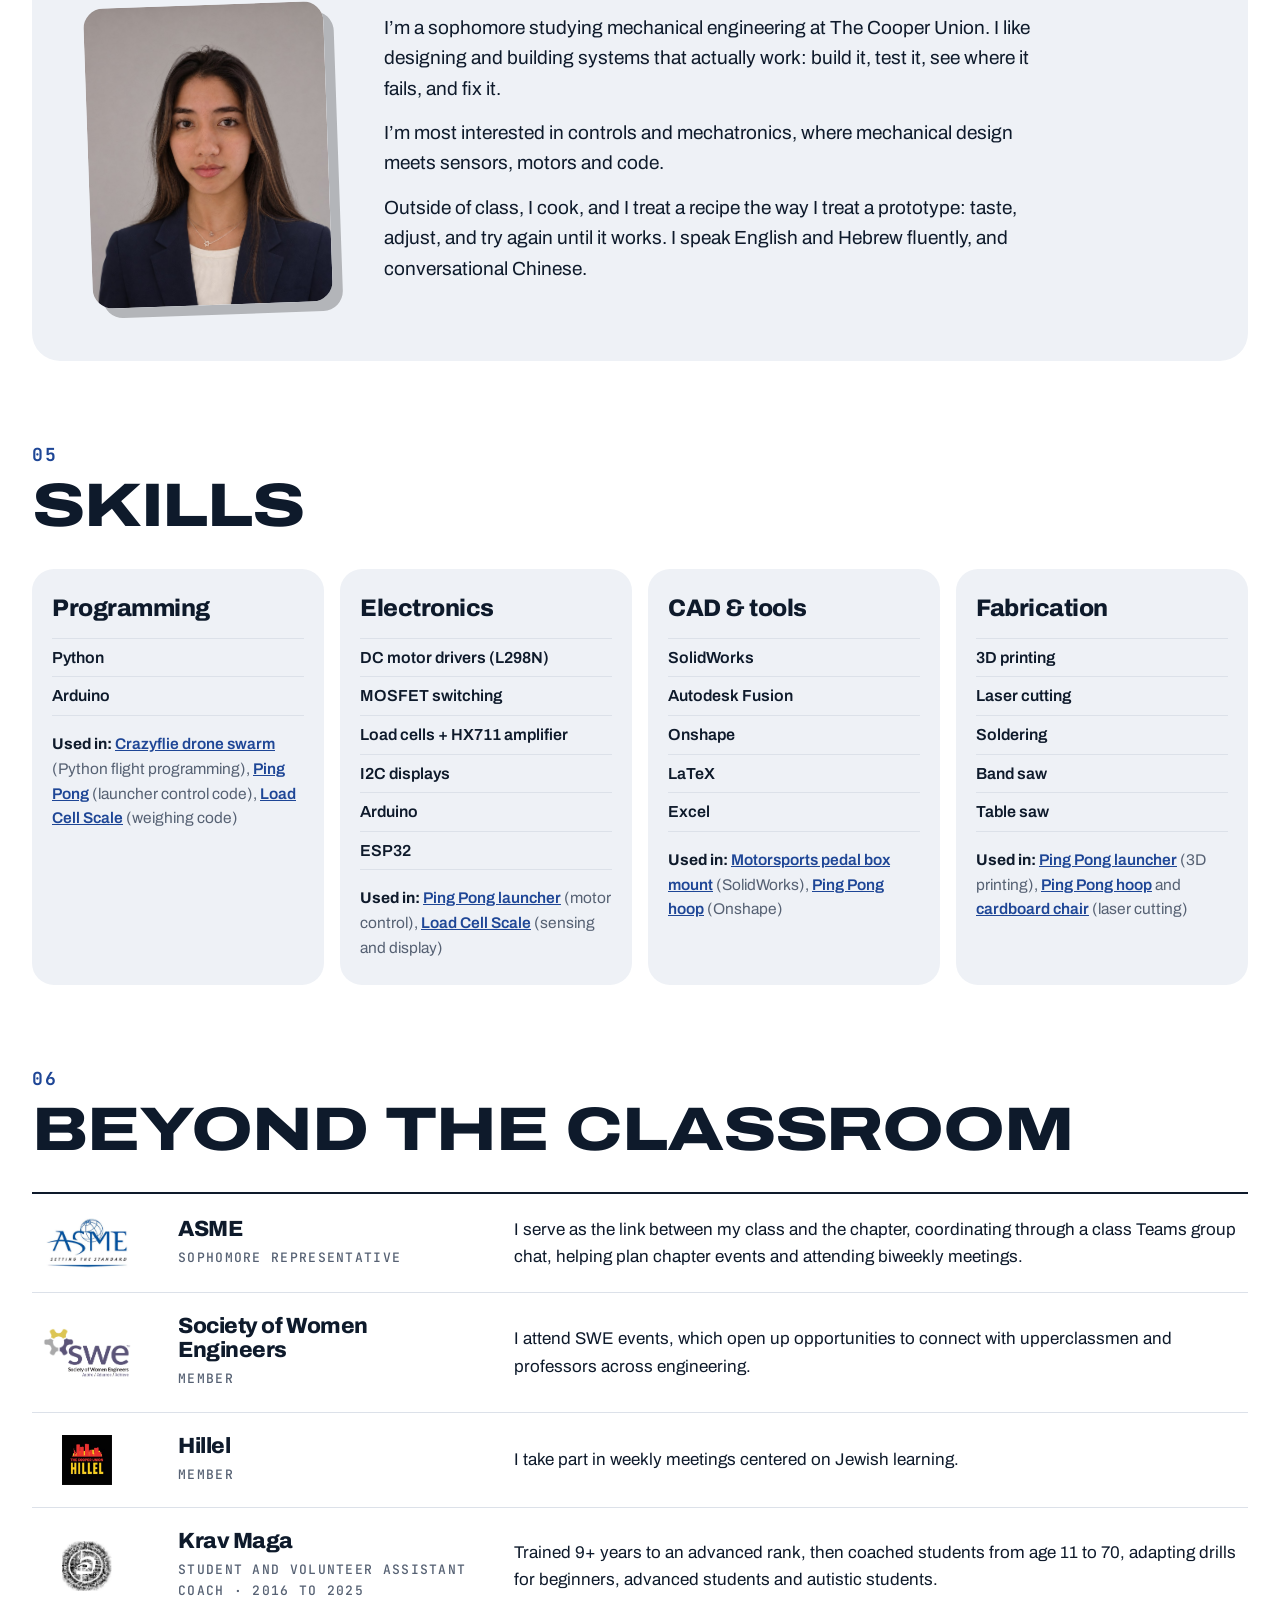
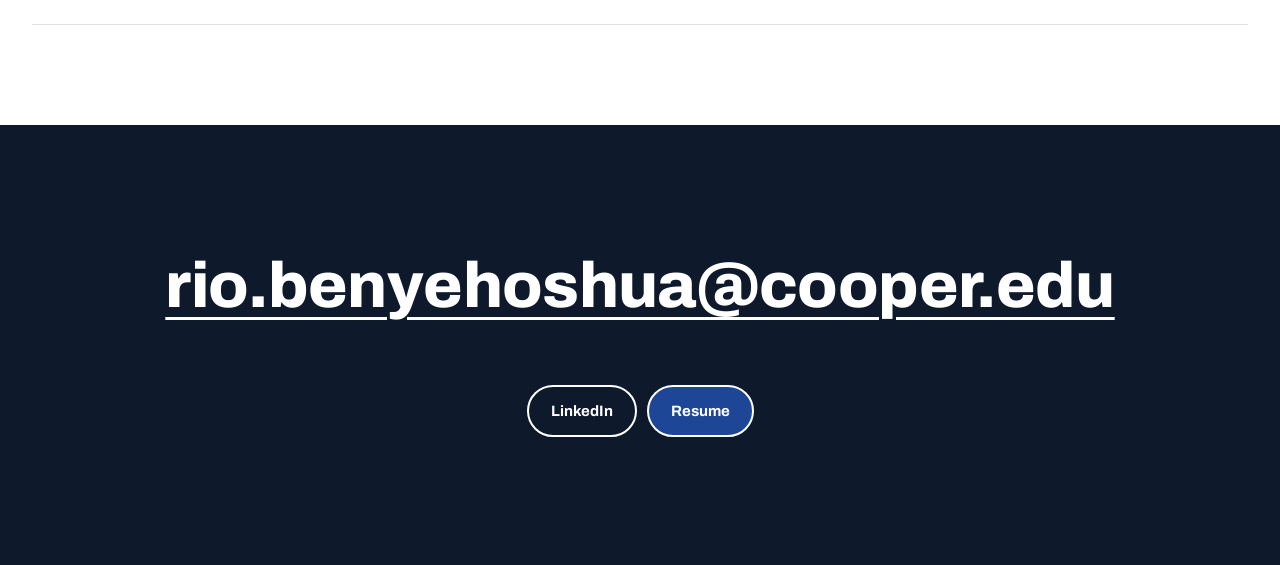
==== commit 1c1e9ec9: "Crazyflie card: name Prof. Dirk M. Luchtenburg (site and PDF portfolio) Co-Authored-By: Claude Opus " ====
--- a/index.html
+++ b/index.html
@@ -67,9 +67,9 @@
 <section class="dark" id="current"><div class="wrap">
   <div class="stitle"><span class="mono">02</span><h2>Currently working on</h2></div>
   <div class="now">
-    <div class="panel rv"><span class="status mono">Since Oct 2026</span><h3>Crazyflie drone swarm</h3><span class="role mono">With a professor</span>
+    <div class="panel rv"><span class="status mono">Since Oct 2026</span><h3>Crazyflie drone swarm</h3><span class="role mono">With Prof. Dirk M. Luchtenburg</span>
       <div class="strip"><img src="images/drones/crazyflie-lighthouse-deck.jpg" alt="Crazyflie nano-drone with a Lighthouse positioning deck" loading="lazy"><img src="images/drones/crazyflie.jpg" alt="Crazyflie 2.1 nano-drone" loading="lazy"><img src="images/drones/lighthouse-base-station.jpg" alt="Lighthouse base station in a netted flight area" loading="lazy"></div>
-      <p>I’m working with a professor to program a swarm of Crazyflie nano-drones to fly coordinated formations. Each drone tracks its own position in the room with the Lighthouse system, and I program the flights in Python. Where it could lead: a swarm that acts out physics models, such as planetary orbits and a mass-spring system, and responds to a person’s gestures in near real time.</p>
+      <p>I’m working with Prof. Luchtenburg to program a swarm of Crazyflie nano-drones to fly coordinated formations. Each drone tracks its own position in the room with the Lighthouse system, and I program the flights in Python. Where it could lead: a swarm that acts out physics models, such as planetary orbits and a mass-spring system, and responds to a person’s gestures in near real time.</p>
       <div class="steps"><div><b class="mono">So far</b><span>Calibrated the drones and the Lighthouse positioning system they use to sense where they are; programming them in Python.</span></div><div><b class="mono">Next</b><span>Fly the first formations. Flight videos coming soon.</span></div></div></div>
     <div class="panel rv"><span class="status mono">Since Spring 2026</span><h3>Motorsports Club (Formula SAE)</h3><span class="role mono">Body Cockpit Safety team · pedal box</span>
       <p><img class="logo" src="images/logo-motorsports.png" alt="Cooper Union Motorsports logo" loading="lazy"></p>
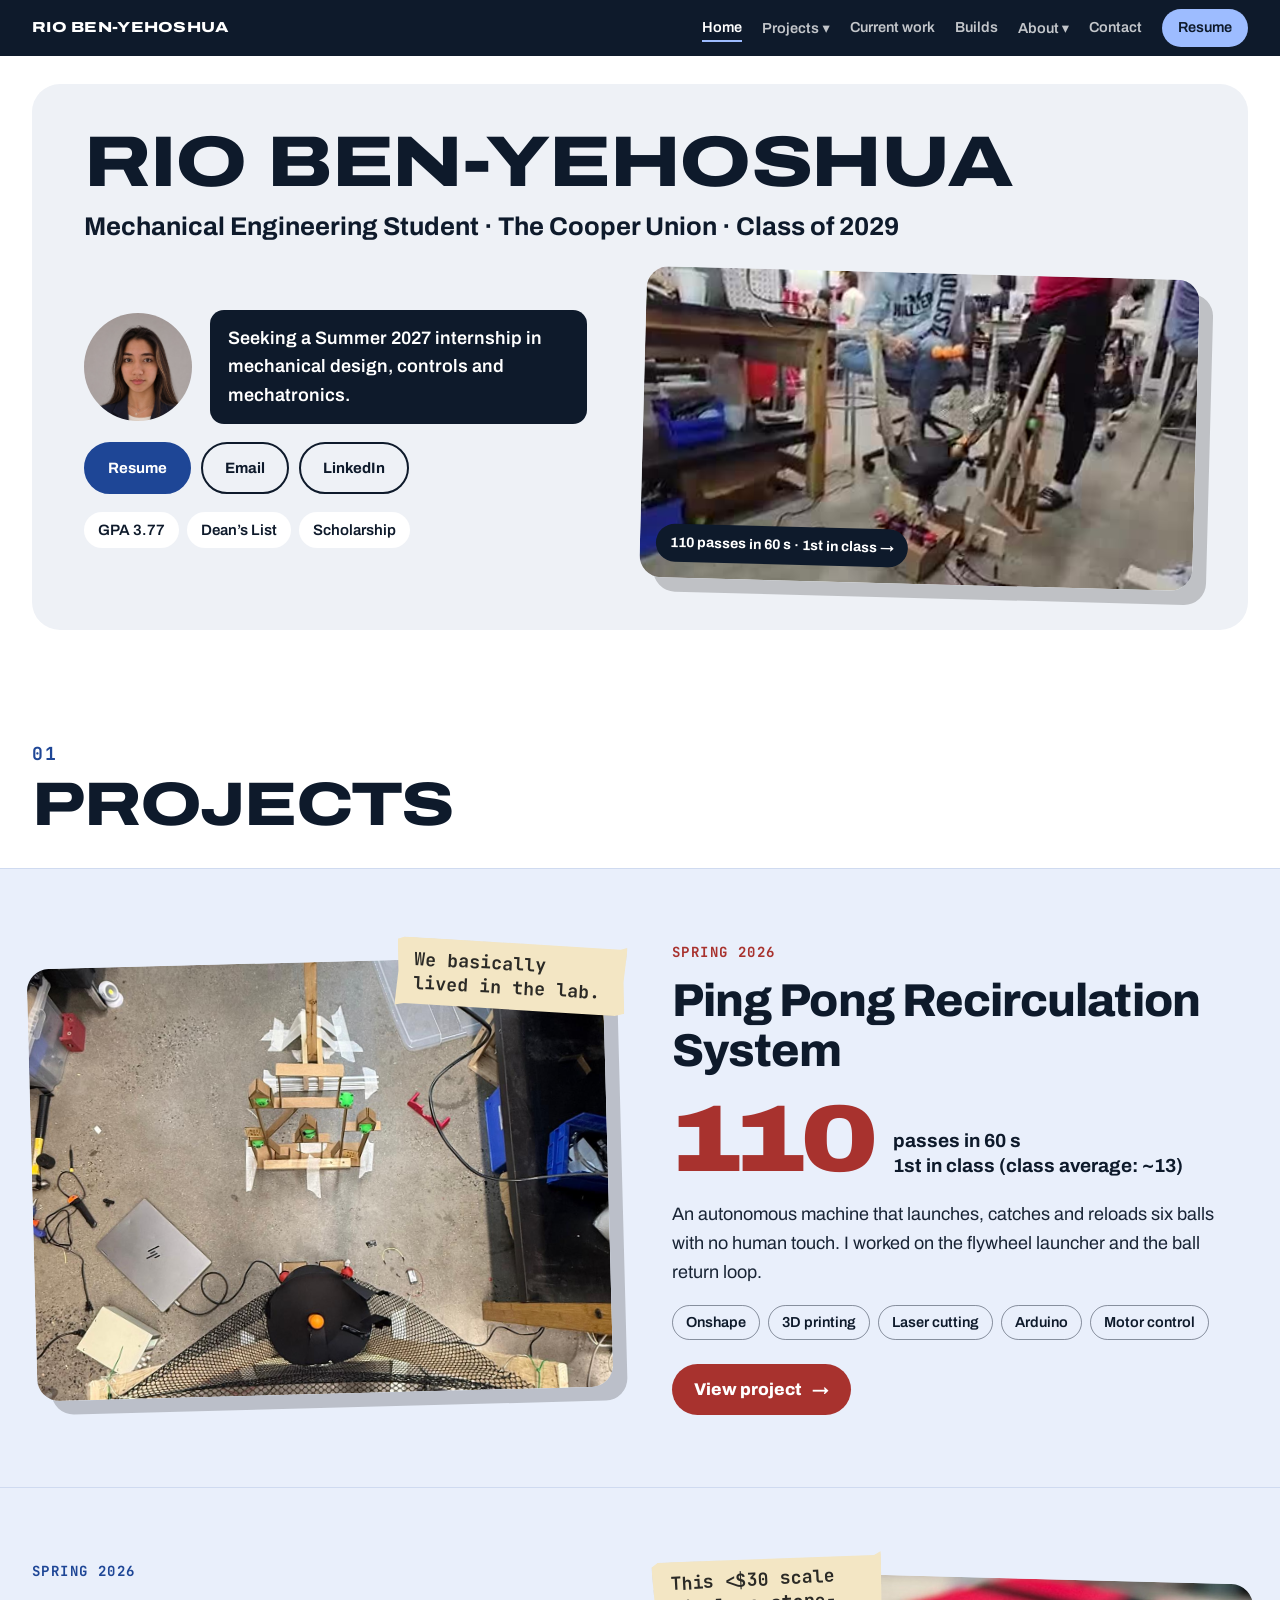
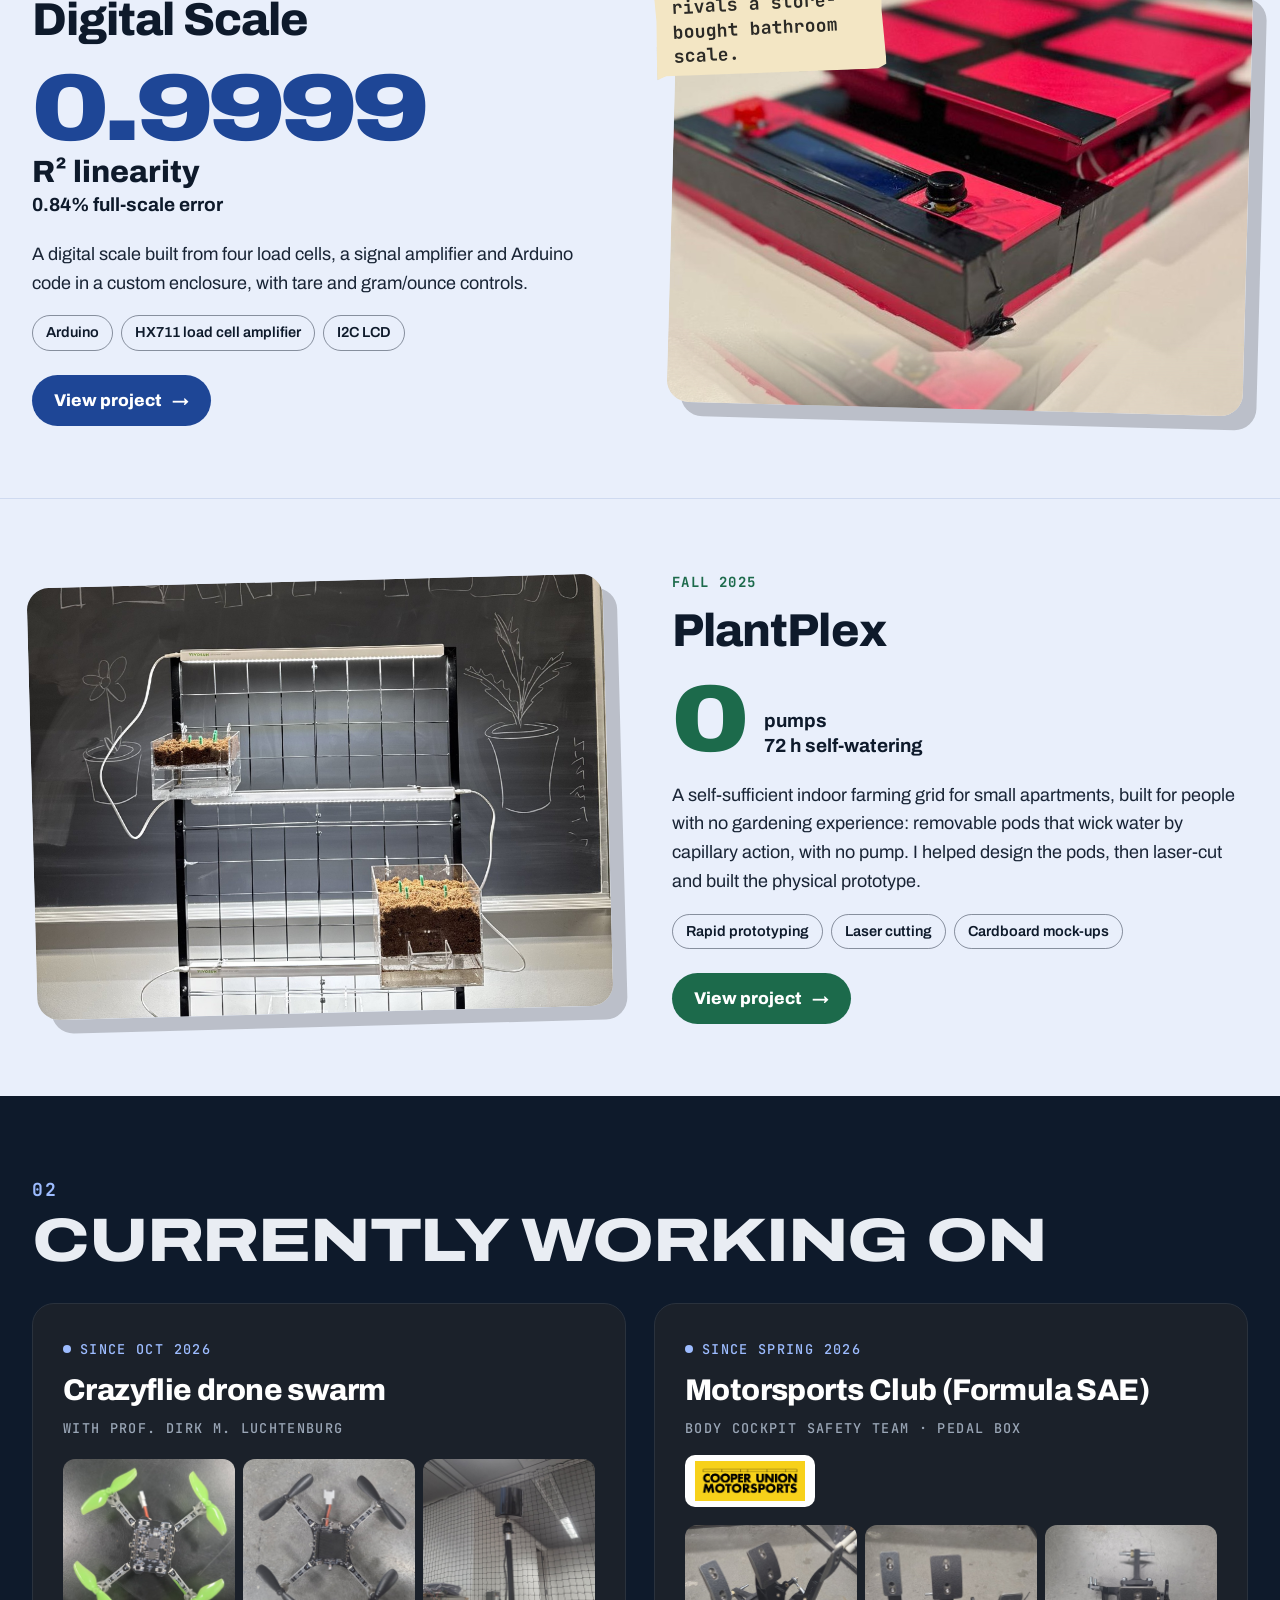
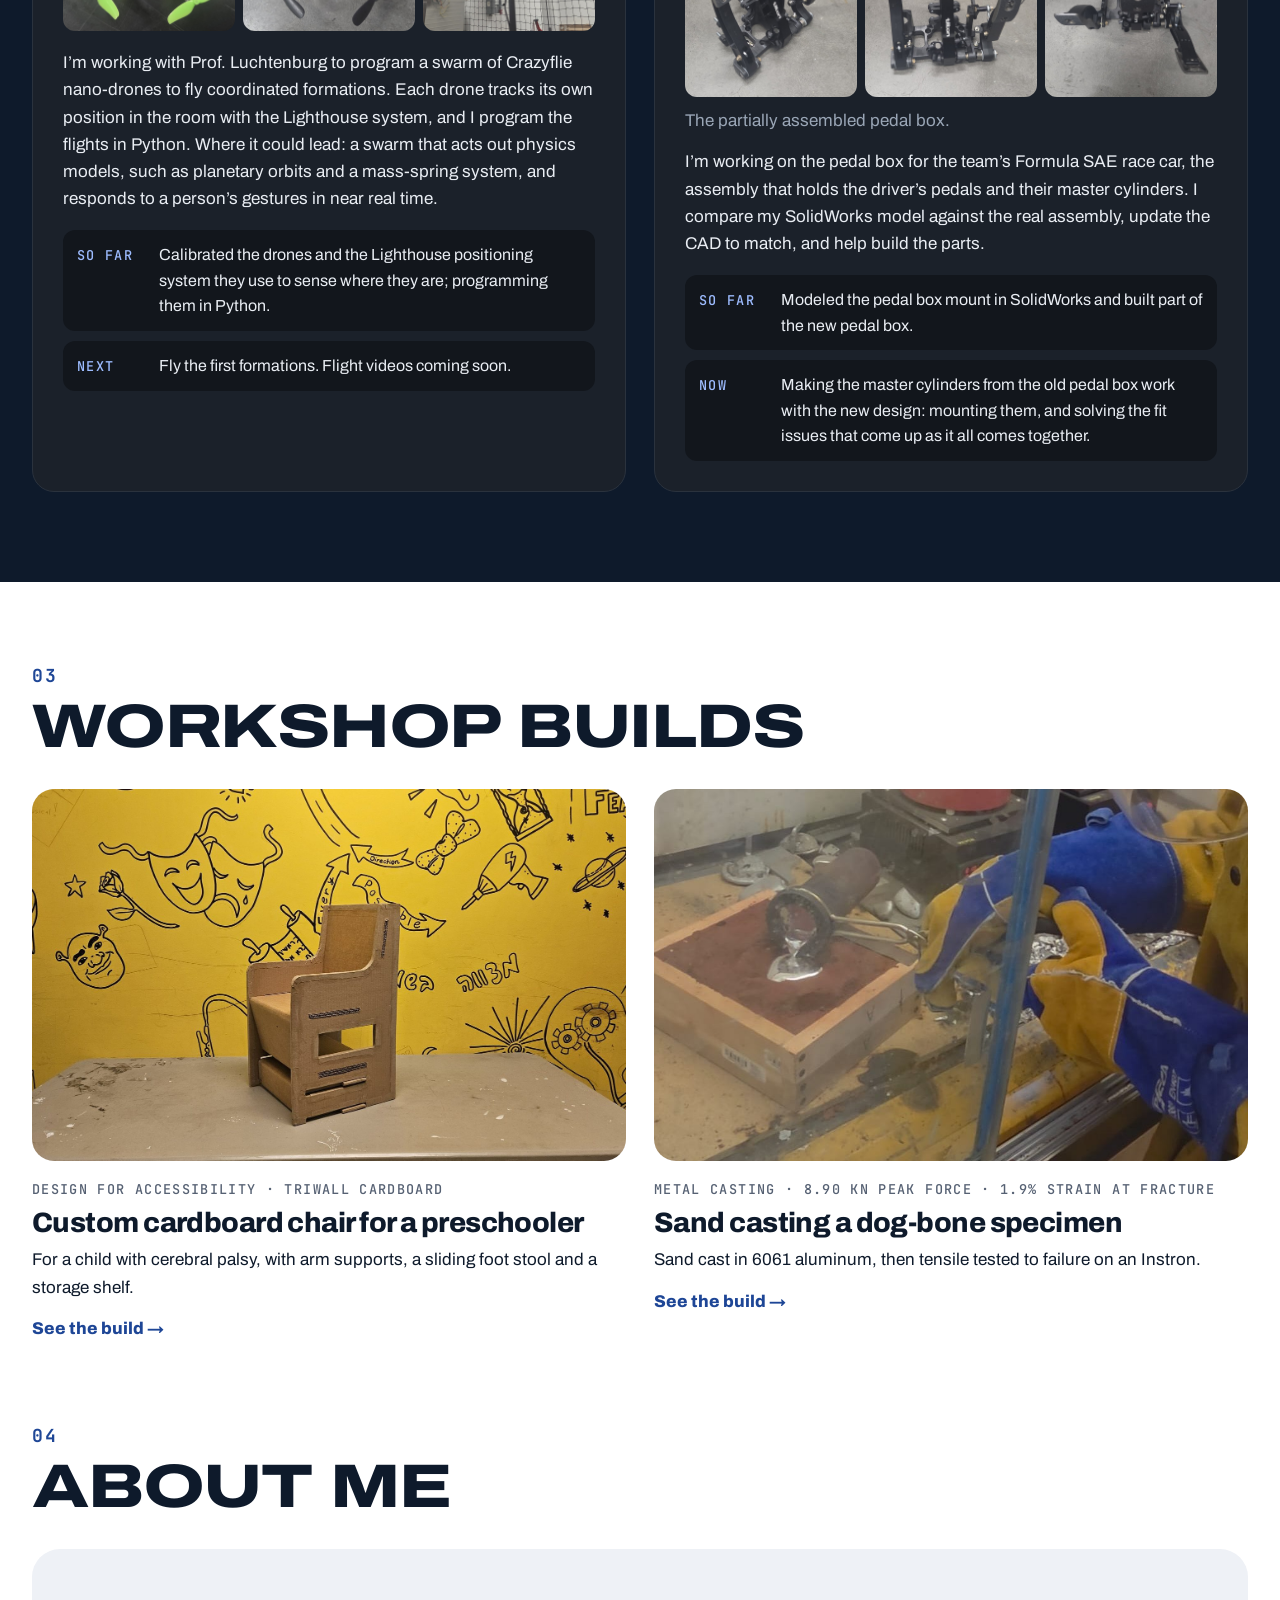
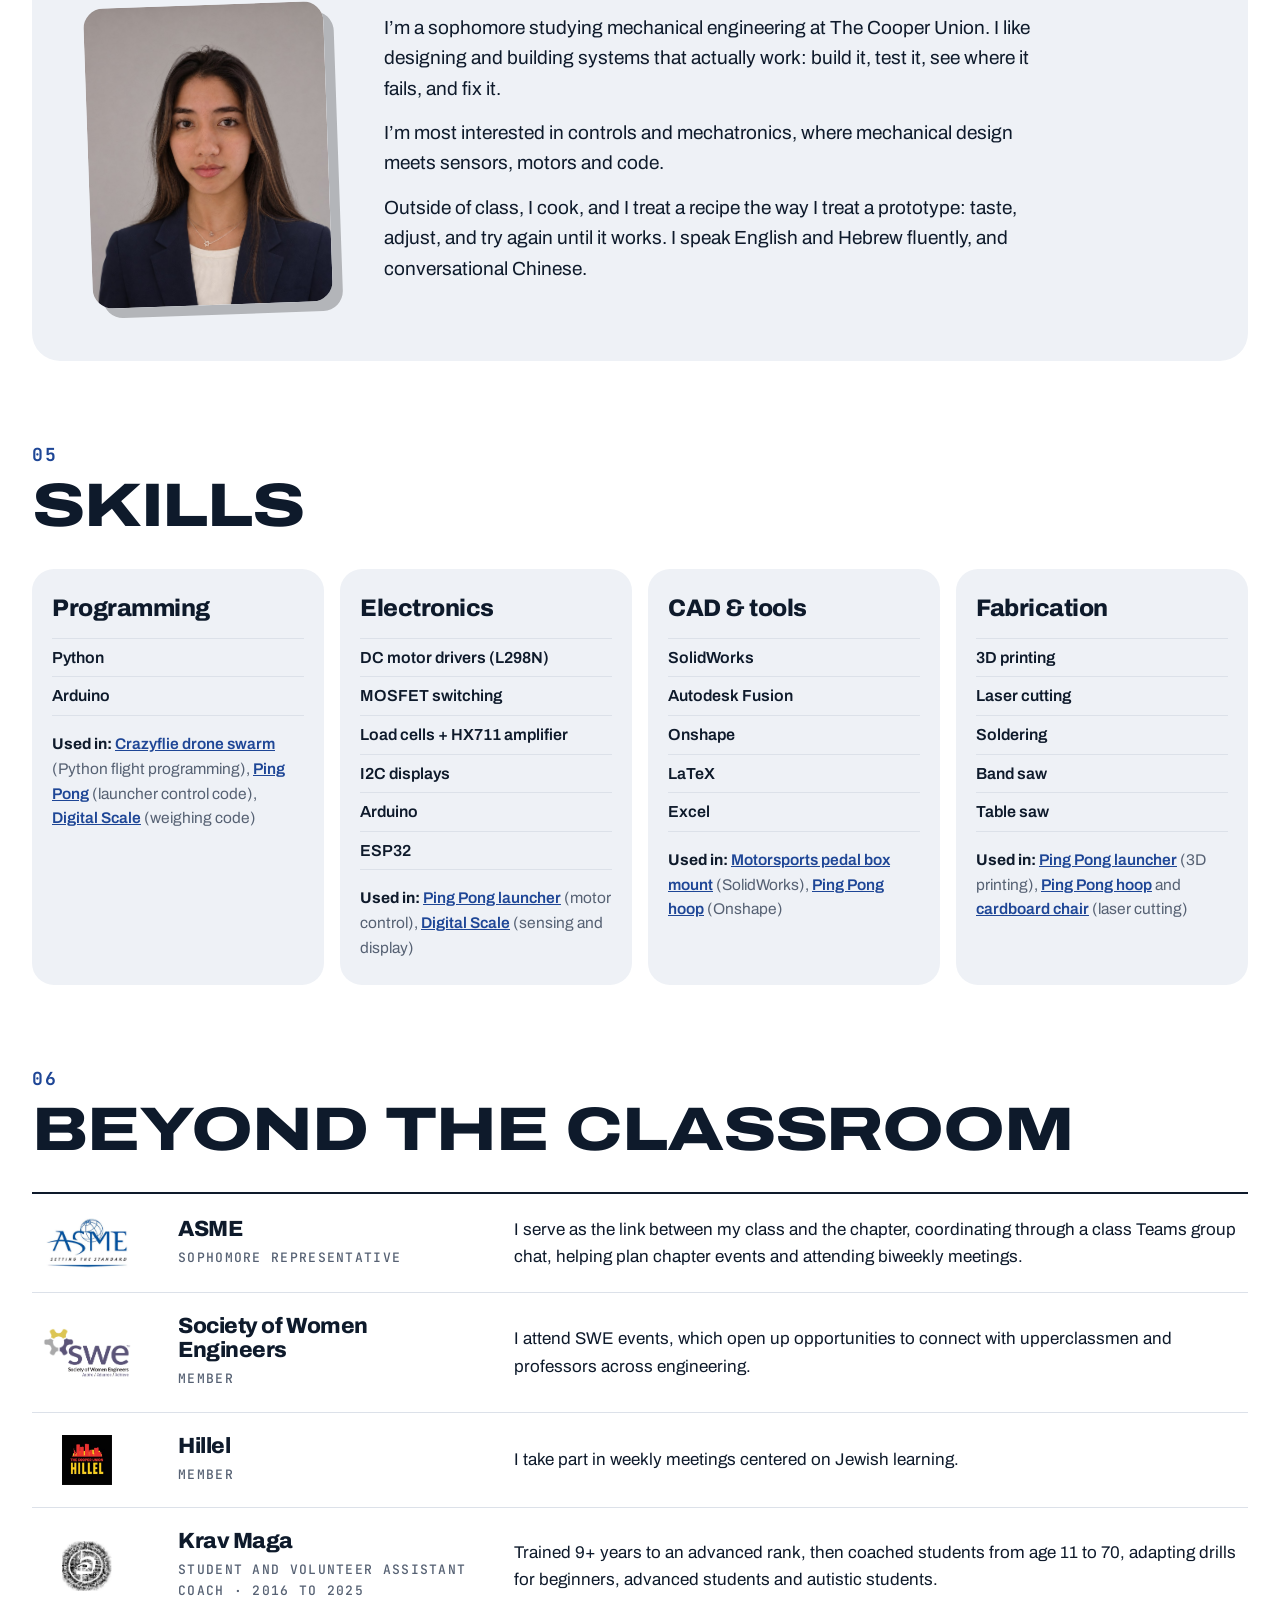
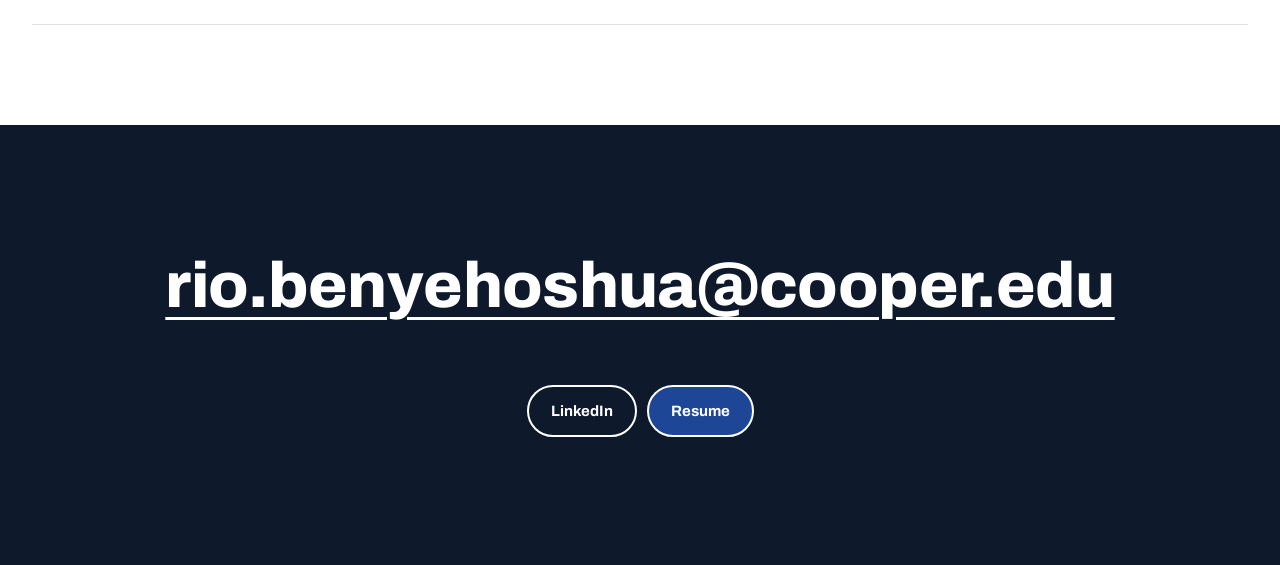
==== commit d375b2d8: "Rename scale project title to "Digital Scale" (site and PDF portfolio) Co-Authored-By: Claude Opus 5" ====
--- a/index.html
+++ b/index.html
@@ -25,7 +25,7 @@
 <link rel="stylesheet" href="css/style.css?v=20">
 </head>
 <body>
-<nav class="nav"><div class="wrap"><a class="brand" href="#top">Rio Ben-Yehoshua</a><button class="navtoggle" type="button" aria-expanded="false">Menu</button><div class="links"><a href="#top">Home</a><div class="dd"><a href="#projects" data-s="projects">Projects ▾</a><div class="menu"><div><a href="ping-pong.html">Ping Pong Recirculation System<small>Autonomous launch-and-catch machine</small></a><a href="load-cell-scale.html">Digital Load Cell Scale<small>Arduino scale built on four load cells</small></a><a href="plantplex.html">PlantPlex<small>Self-watering indoor farming grid</small></a><a class="sep" href="#projects">See all projects →</a></div></div></div><a href="#current">Current work</a><a href="#shop">Builds</a><div class="dd"><a href="#profile" data-s="profile skills activities">About ▾</a><div class="menu sm"><div><a href="#profile">About me</a><a href="#skills">Skills</a><a href="#activities">Beyond the classroom</a></div></div></div><a href="#contact">Contact</a><a class="cta" href="files/Rio-Ben-Yehoshua-Resume.pdf" target="_blank" rel="noopener">Resume</a></div></div></nav>
+<nav class="nav"><div class="wrap"><a class="brand" href="#top">Rio Ben-Yehoshua</a><button class="navtoggle" type="button" aria-expanded="false">Menu</button><div class="links"><a href="#top">Home</a><div class="dd"><a href="#projects" data-s="projects">Projects ▾</a><div class="menu"><div><a href="ping-pong.html">Ping Pong Recirculation System<small>Autonomous launch-and-catch machine</small></a><a href="load-cell-scale.html">Digital Scale<small>Arduino scale built on four load cells</small></a><a href="plantplex.html">PlantPlex<small>Self-watering indoor farming grid</small></a><a class="sep" href="#projects">See all projects →</a></div></div></div><a href="#current">Current work</a><a href="#shop">Builds</a><div class="dd"><a href="#profile" data-s="profile skills activities">About ▾</a><div class="menu sm"><div><a href="#profile">About me</a><a href="#skills">Skills</a><a href="#activities">Beyond the classroom</a></div></div></div><a href="#contact">Contact</a><a class="cta" href="files/Rio-Ben-Yehoshua-Resume.pdf" target="_blank" rel="noopener">Resume</a></div></div></nav>
 
 <header class="hero" id="top"><div class="wrap"><div class="herobox">
   <h1>Rio <em>Ben-Yehoshua</em></h1>
@@ -52,7 +52,7 @@
 
   <a class="band flip p-blue" id="loadcell" href="load-cell-scale.html"><div class="wrap">
     <div class="mcol taped"><div class="media lid"><img src="images/loadcell/angled.jpg" alt="The finished load cell scale, closed, with its LCD and buttons"><img class="open" src="images/loadcell/inside.jpg" alt="The scale opened up, showing the four load cells and wiring under the platform" loading="lazy"></div><p class="tape l">This &lt;$30 scale rivals a store-bought bathroom scale.</p></div>
-    <div class="rv"><span class="count mono">Spring 2026</span><h3>Digital Load Cell Scale</h3><div class="stat"><span class="big">0.9999</span><span class="unit"><span class="ul">R² linearity</span>0.84% full-scale error</span></div>      <p>A digital scale built from four load cells, a signal amplifier and Arduino code in a custom enclosure, with tare and gram/ounce controls.</p>
+    <div class="rv"><span class="count mono">Spring 2026</span><h3>Digital Scale</h3><div class="stat"><span class="big">0.9999</span><span class="unit"><span class="ul">R² linearity</span>0.84% full-scale error</span></div>      <p>A digital scale built from four load cells, a signal amplifier and Arduino code in a custom enclosure, with tare and gram/ounce controls.</p>
       <div class="chips"><span class="chip">Arduino</span><span class="chip">HX711 load cell amplifier</span><span class="chip">I2C LCD</span></div><span class="go">View project <span>→</span></span></div>
   </div></a>
 
@@ -103,8 +103,8 @@
 <section id="skills"><div class="wrap">
   <div class="stitle"><span class="mono">05</span><h2>Skills</h2></div>
   <div class="skills rv">
-    <div><h3>Programming</h3><div><ul><li>Python</li><li>Arduino</li></ul><p class="small"><b>Used in:</b> <a href="#current">Crazyflie drone swarm</a> (Python flight programming), <a href="ping-pong.html">Ping Pong</a> (launcher control code), <a href="load-cell-scale.html">Load Cell Scale</a> (weighing code)</p></div></div>
-    <div><h3>Electronics</h3><div><ul><li>DC motor drivers (L298N)</li><li>MOSFET switching</li><li>Load cells + HX711 amplifier</li><li>I2C displays</li><li>Arduino</li><li>ESP32</li></ul><p class="small"><b>Used in:</b> <a href="ping-pong.html">Ping Pong launcher</a> (motor control), <a href="load-cell-scale.html">Load Cell Scale</a> (sensing and display)</p></div></div>
+    <div><h3>Programming</h3><div><ul><li>Python</li><li>Arduino</li></ul><p class="small"><b>Used in:</b> <a href="#current">Crazyflie drone swarm</a> (Python flight programming), <a href="ping-pong.html">Ping Pong</a> (launcher control code), <a href="load-cell-scale.html">Digital Scale</a> (weighing code)</p></div></div>
+    <div><h3>Electronics</h3><div><ul><li>DC motor drivers (L298N)</li><li>MOSFET switching</li><li>Load cells + HX711 amplifier</li><li>I2C displays</li><li>Arduino</li><li>ESP32</li></ul><p class="small"><b>Used in:</b> <a href="ping-pong.html">Ping Pong launcher</a> (motor control), <a href="load-cell-scale.html">Digital Scale</a> (sensing and display)</p></div></div>
     <div><h3>CAD &amp; tools</h3><div><ul><li>SolidWorks</li><li>Autodesk Fusion</li><li>Onshape</li><li>LaTeX</li><li>Excel</li></ul><p class="small"><b>Used in:</b> <a href="#current">Motorsports pedal box mount</a> (SolidWorks), <a href="ping-pong.html">Ping Pong hoop</a> (Onshape)</p></div></div>
     <div><h3>Fabrication</h3><div><ul><li>3D printing</li><li>Laser cutting</li><li>Soldering</li><li>Band saw</li><li>Table saw</li></ul><p class="small"><b>Used in:</b> <a href="ping-pong.html">Ping Pong launcher</a> (3D printing), <a href="ping-pong.html">Ping Pong hoop</a> and <a href="shop.html#chair">cardboard chair</a> (laser cutting)</p></div></div>
   </div>
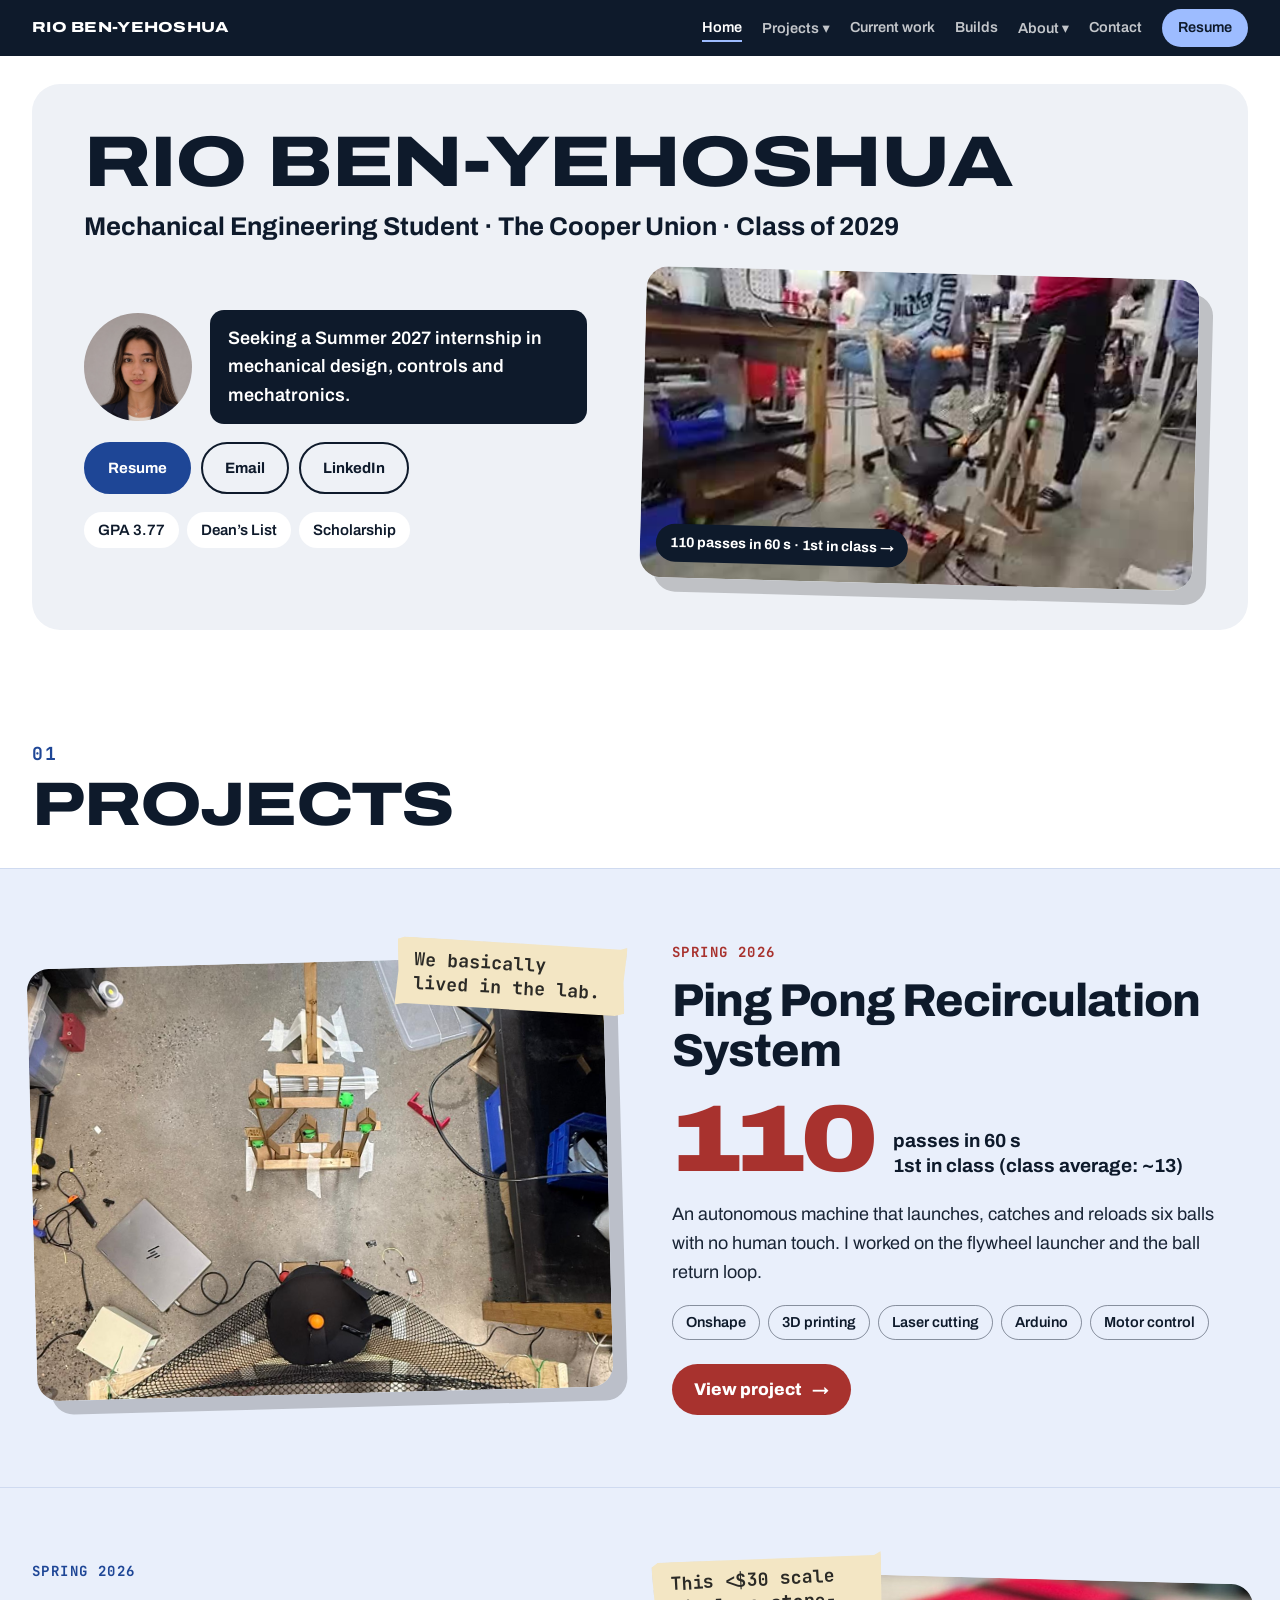
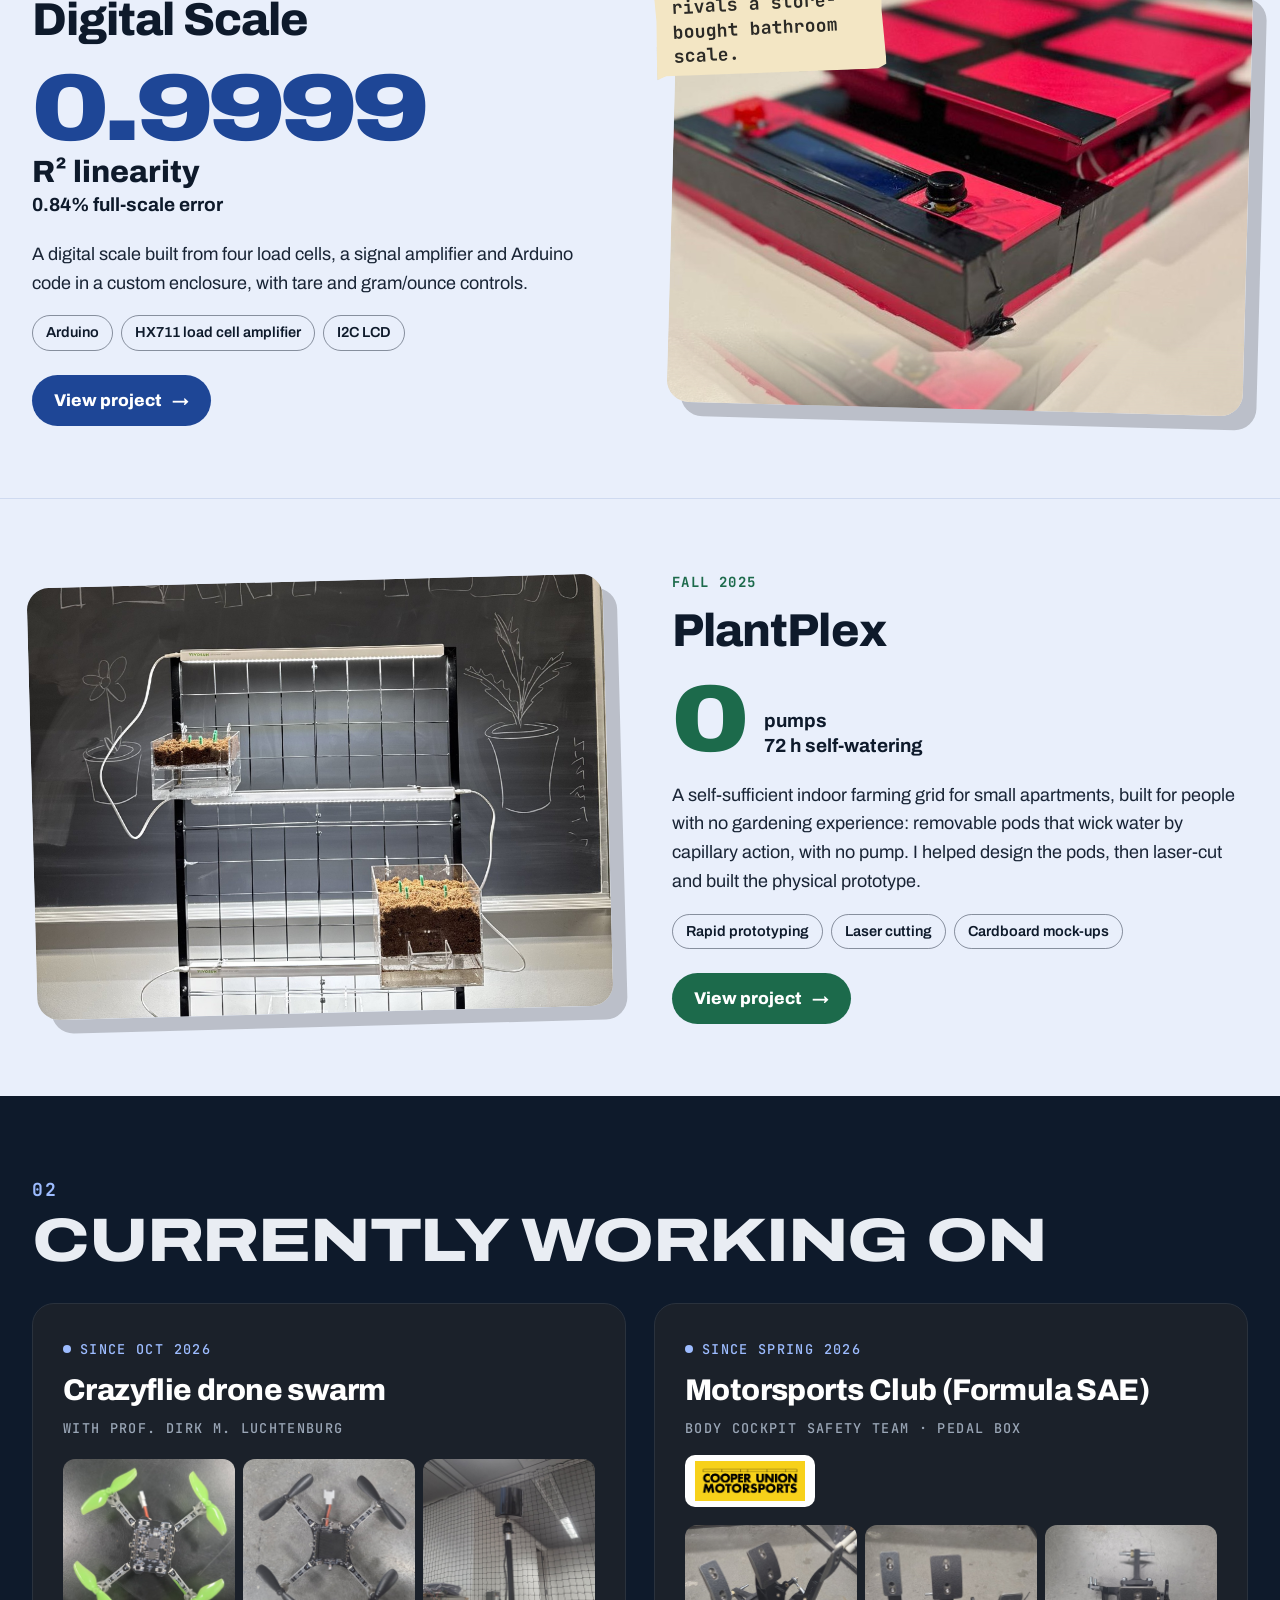
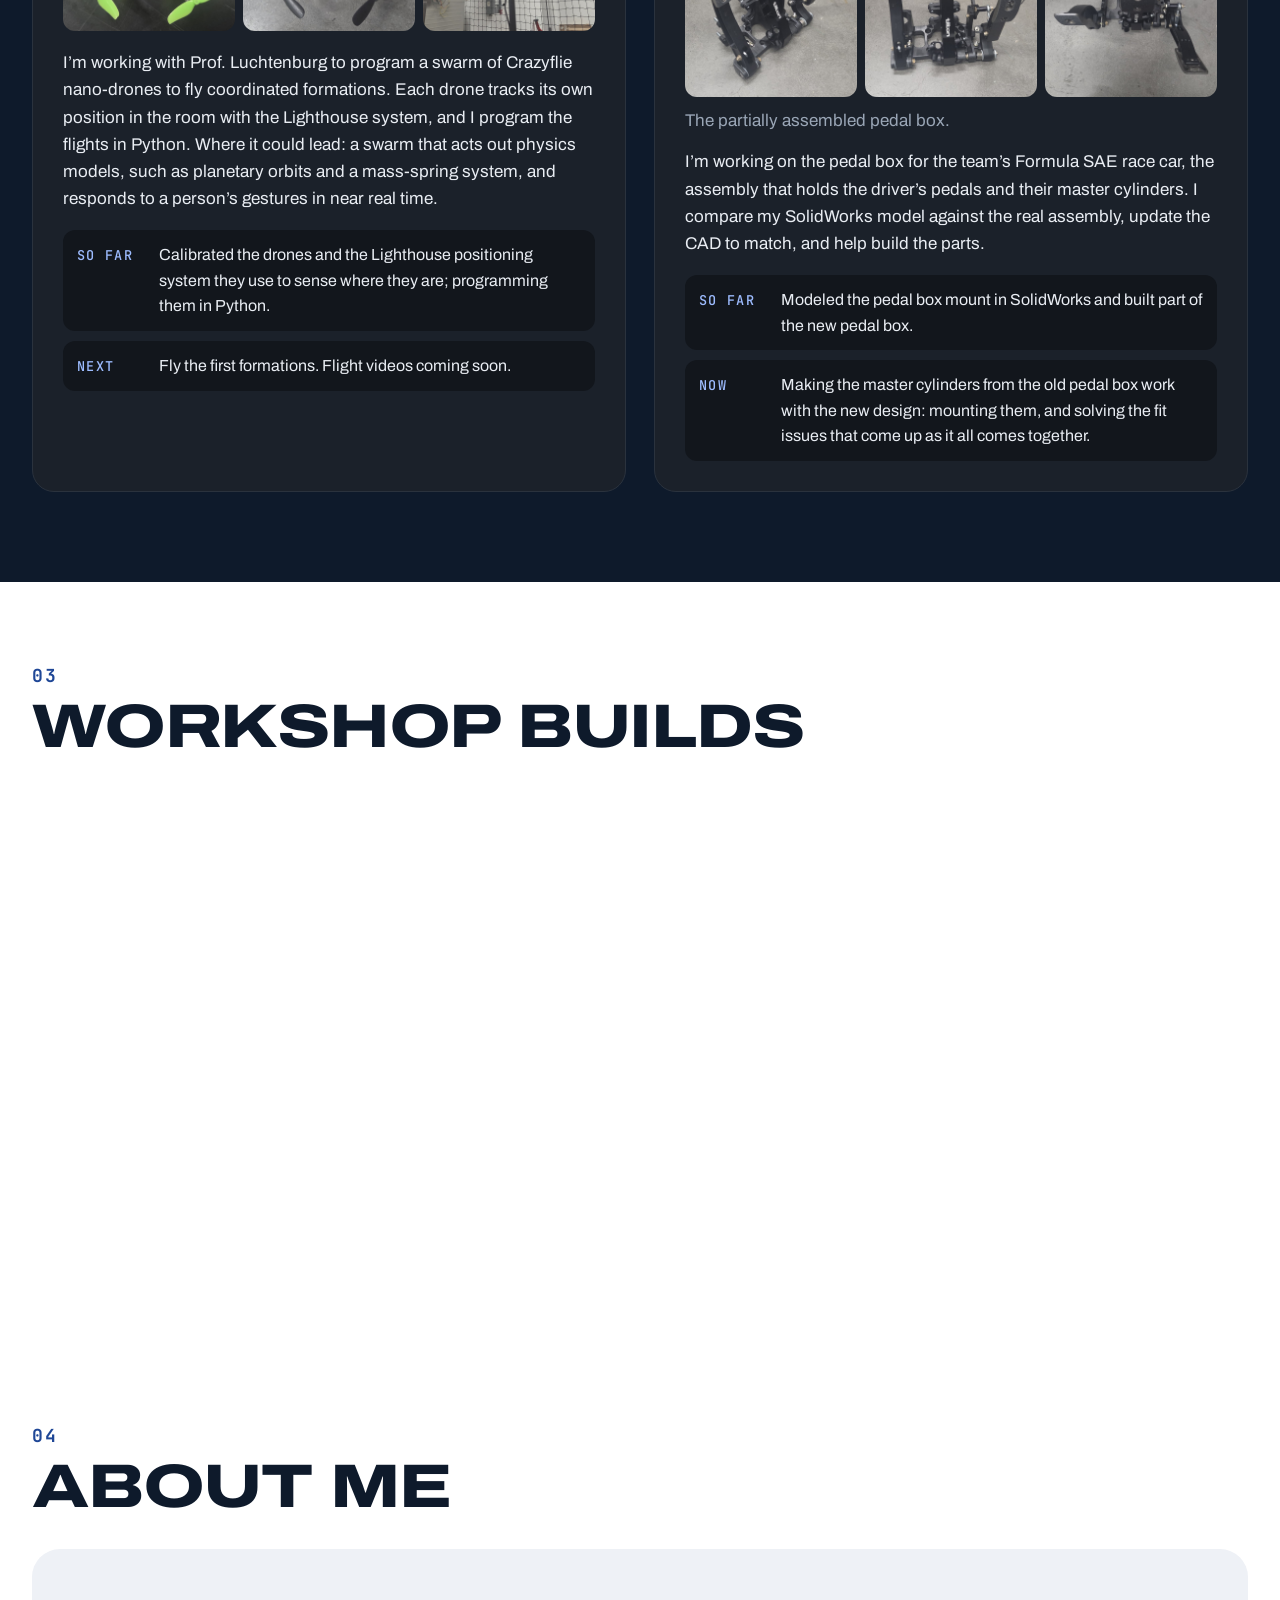
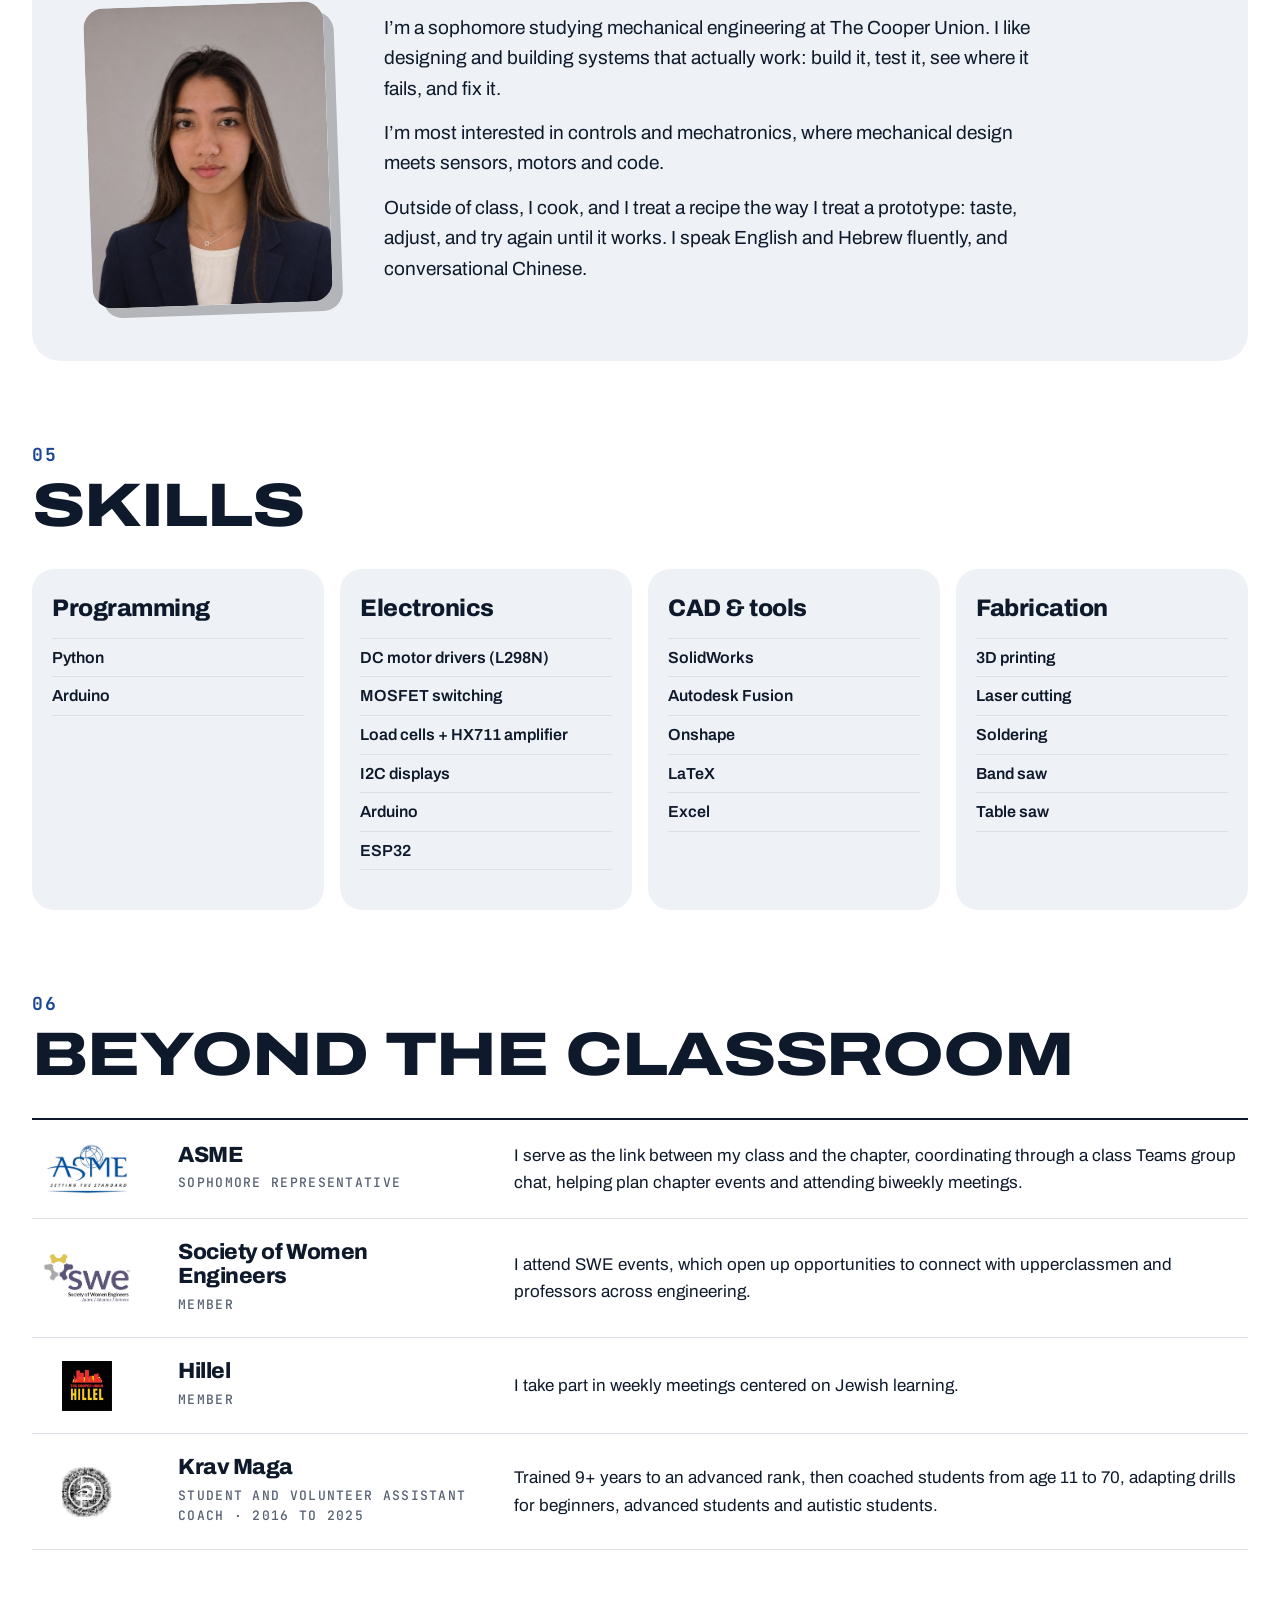
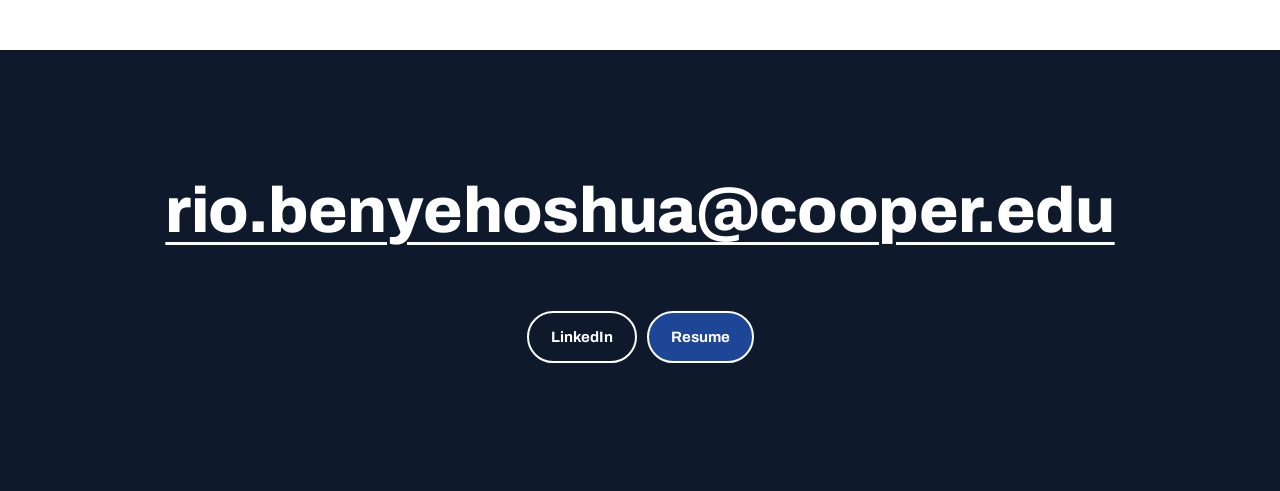
==== commit 78e54f48: "Skills: remove "Used in" lines Co-Authored-By: Claude Opus 5.5 <noreply@anthropic.com>" ====
--- a/index.html
+++ b/index.html
@@ -103,10 +103,10 @@
 <section id="skills"><div class="wrap">
   <div class="stitle"><span class="mono">05</span><h2>Skills</h2></div>
   <div class="skills rv">
-    <div><h3>Programming</h3><div><ul><li>Python</li><li>Arduino</li></ul><p class="small"><b>Used in:</b> <a href="#current">Crazyflie drone swarm</a> (Python flight programming), <a href="ping-pong.html">Ping Pong</a> (launcher control code), <a href="load-cell-scale.html">Digital Scale</a> (weighing code)</p></div></div>
-    <div><h3>Electronics</h3><div><ul><li>DC motor drivers (L298N)</li><li>MOSFET switching</li><li>Load cells + HX711 amplifier</li><li>I2C displays</li><li>Arduino</li><li>ESP32</li></ul><p class="small"><b>Used in:</b> <a href="ping-pong.html">Ping Pong launcher</a> (motor control), <a href="load-cell-scale.html">Digital Scale</a> (sensing and display)</p></div></div>
-    <div><h3>CAD &amp; tools</h3><div><ul><li>SolidWorks</li><li>Autodesk Fusion</li><li>Onshape</li><li>LaTeX</li><li>Excel</li></ul><p class="small"><b>Used in:</b> <a href="#current">Motorsports pedal box mount</a> (SolidWorks), <a href="ping-pong.html">Ping Pong hoop</a> (Onshape)</p></div></div>
-    <div><h3>Fabrication</h3><div><ul><li>3D printing</li><li>Laser cutting</li><li>Soldering</li><li>Band saw</li><li>Table saw</li></ul><p class="small"><b>Used in:</b> <a href="ping-pong.html">Ping Pong launcher</a> (3D printing), <a href="ping-pong.html">Ping Pong hoop</a> and <a href="shop.html#chair">cardboard chair</a> (laser cutting)</p></div></div>
+    <div><h3>Programming</h3><div><ul><li>Python</li><li>Arduino</li></ul></div></div>
+    <div><h3>Electronics</h3><div><ul><li>DC motor drivers (L298N)</li><li>MOSFET switching</li><li>Load cells + HX711 amplifier</li><li>I2C displays</li><li>Arduino</li><li>ESP32</li></ul></div></div>
+    <div><h3>CAD &amp; tools</h3><div><ul><li>SolidWorks</li><li>Autodesk Fusion</li><li>Onshape</li><li>LaTeX</li><li>Excel</li></ul></div></div>
+    <div><h3>Fabrication</h3><div><ul><li>3D printing</li><li>Laser cutting</li><li>Soldering</li><li>Band saw</li><li>Table saw</li></ul></div></div>
   </div>
 </div></section>
 
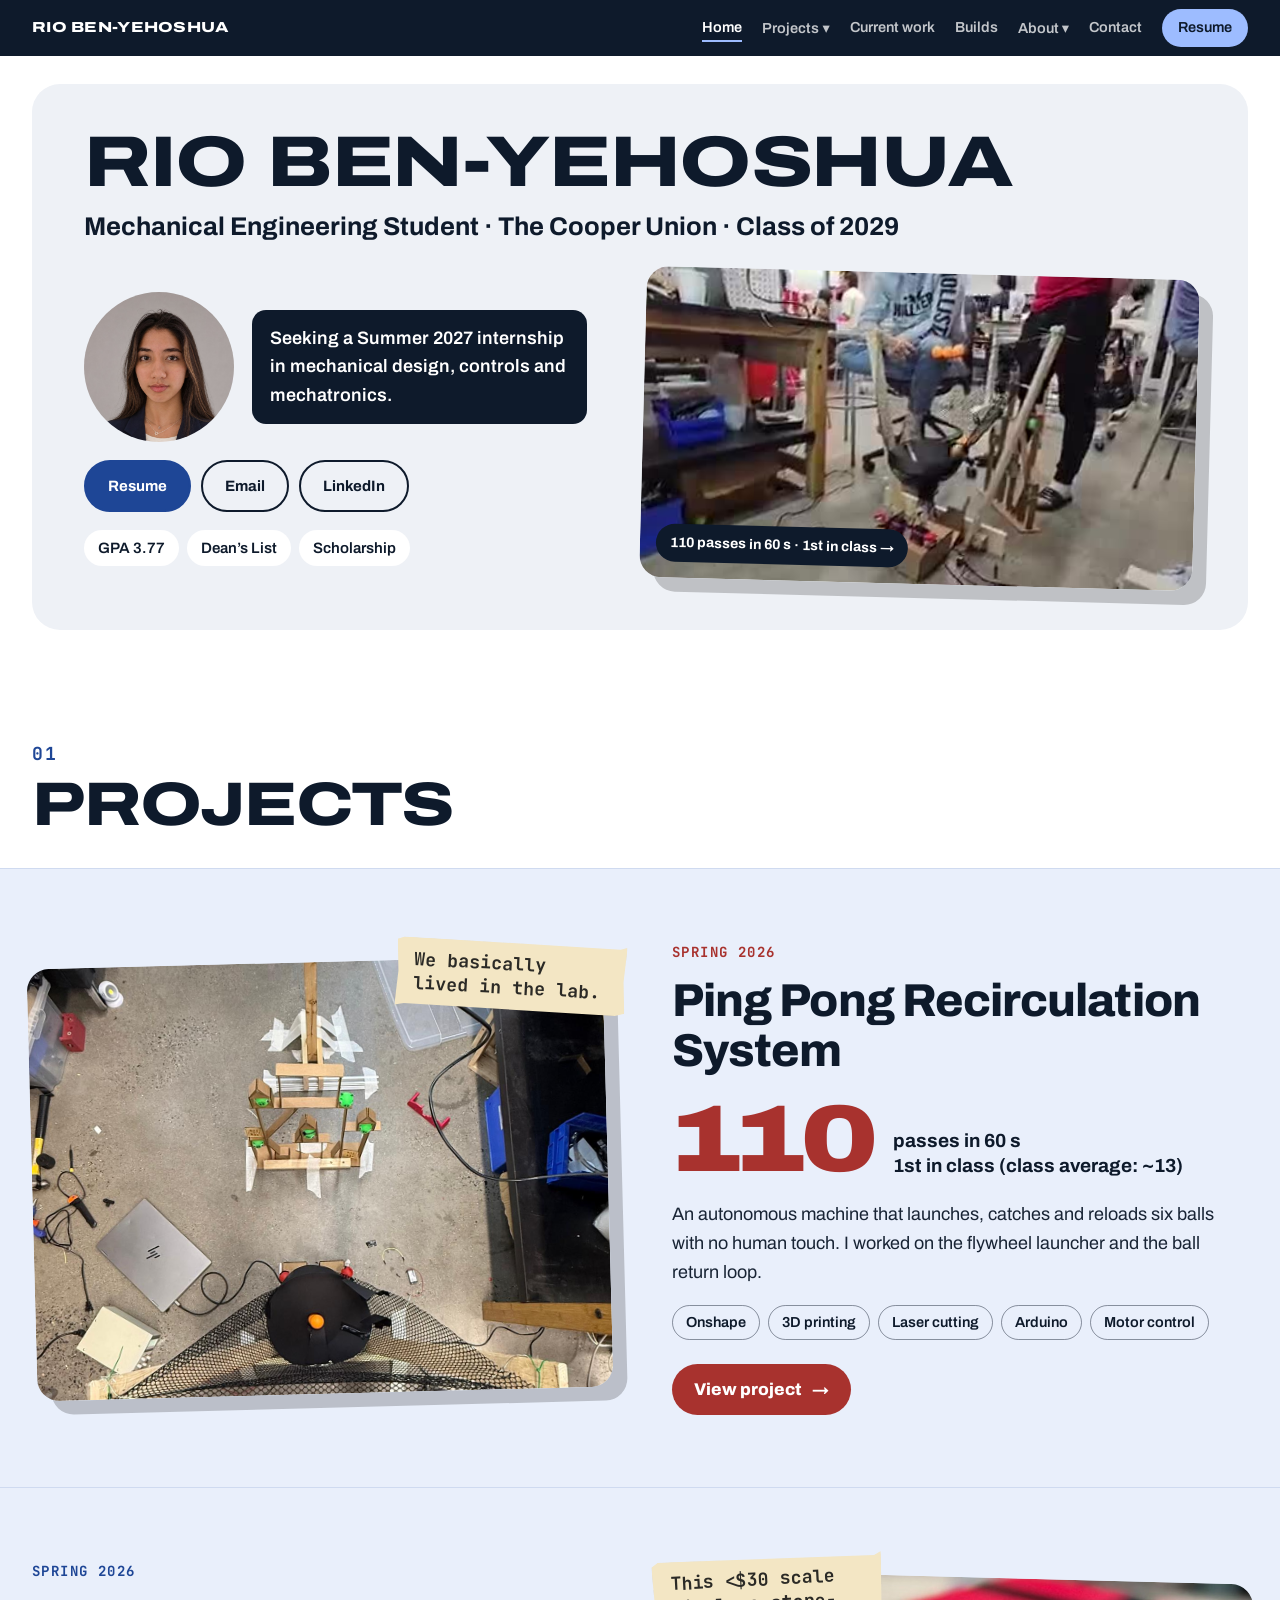
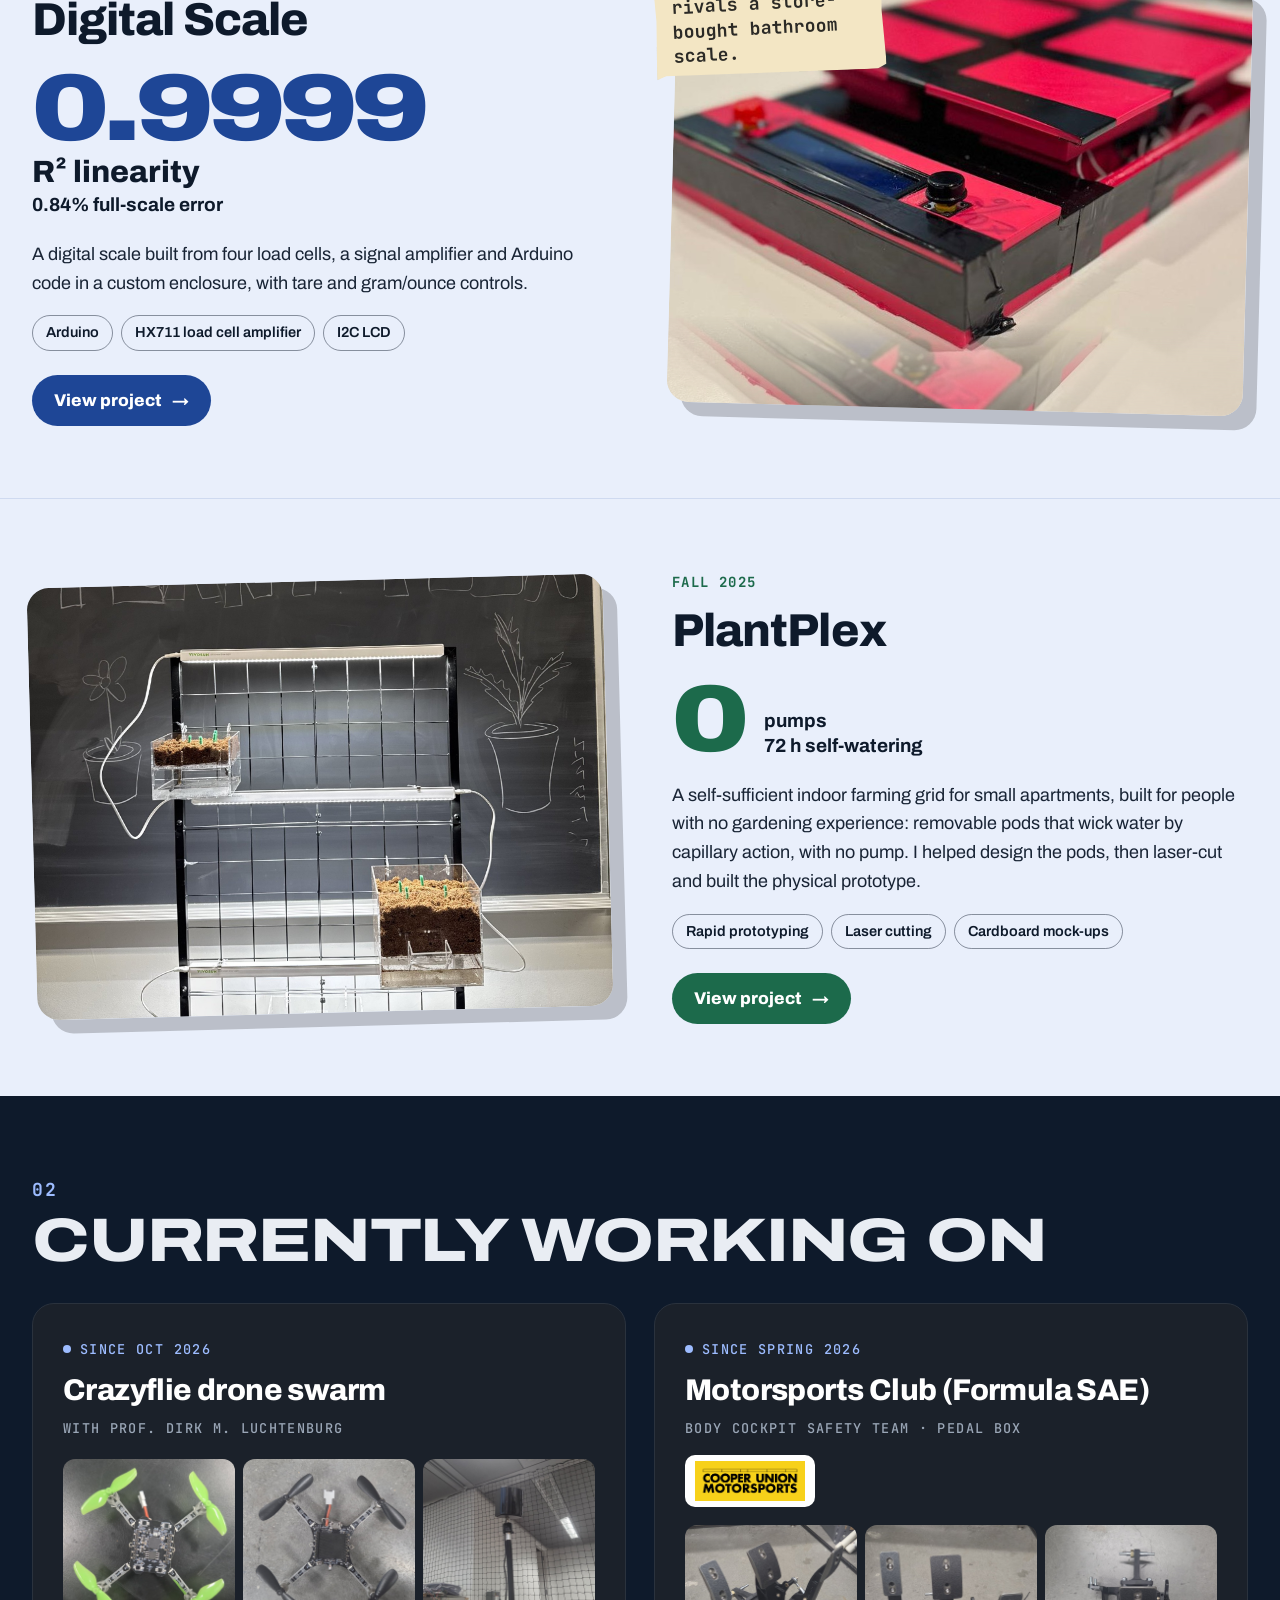
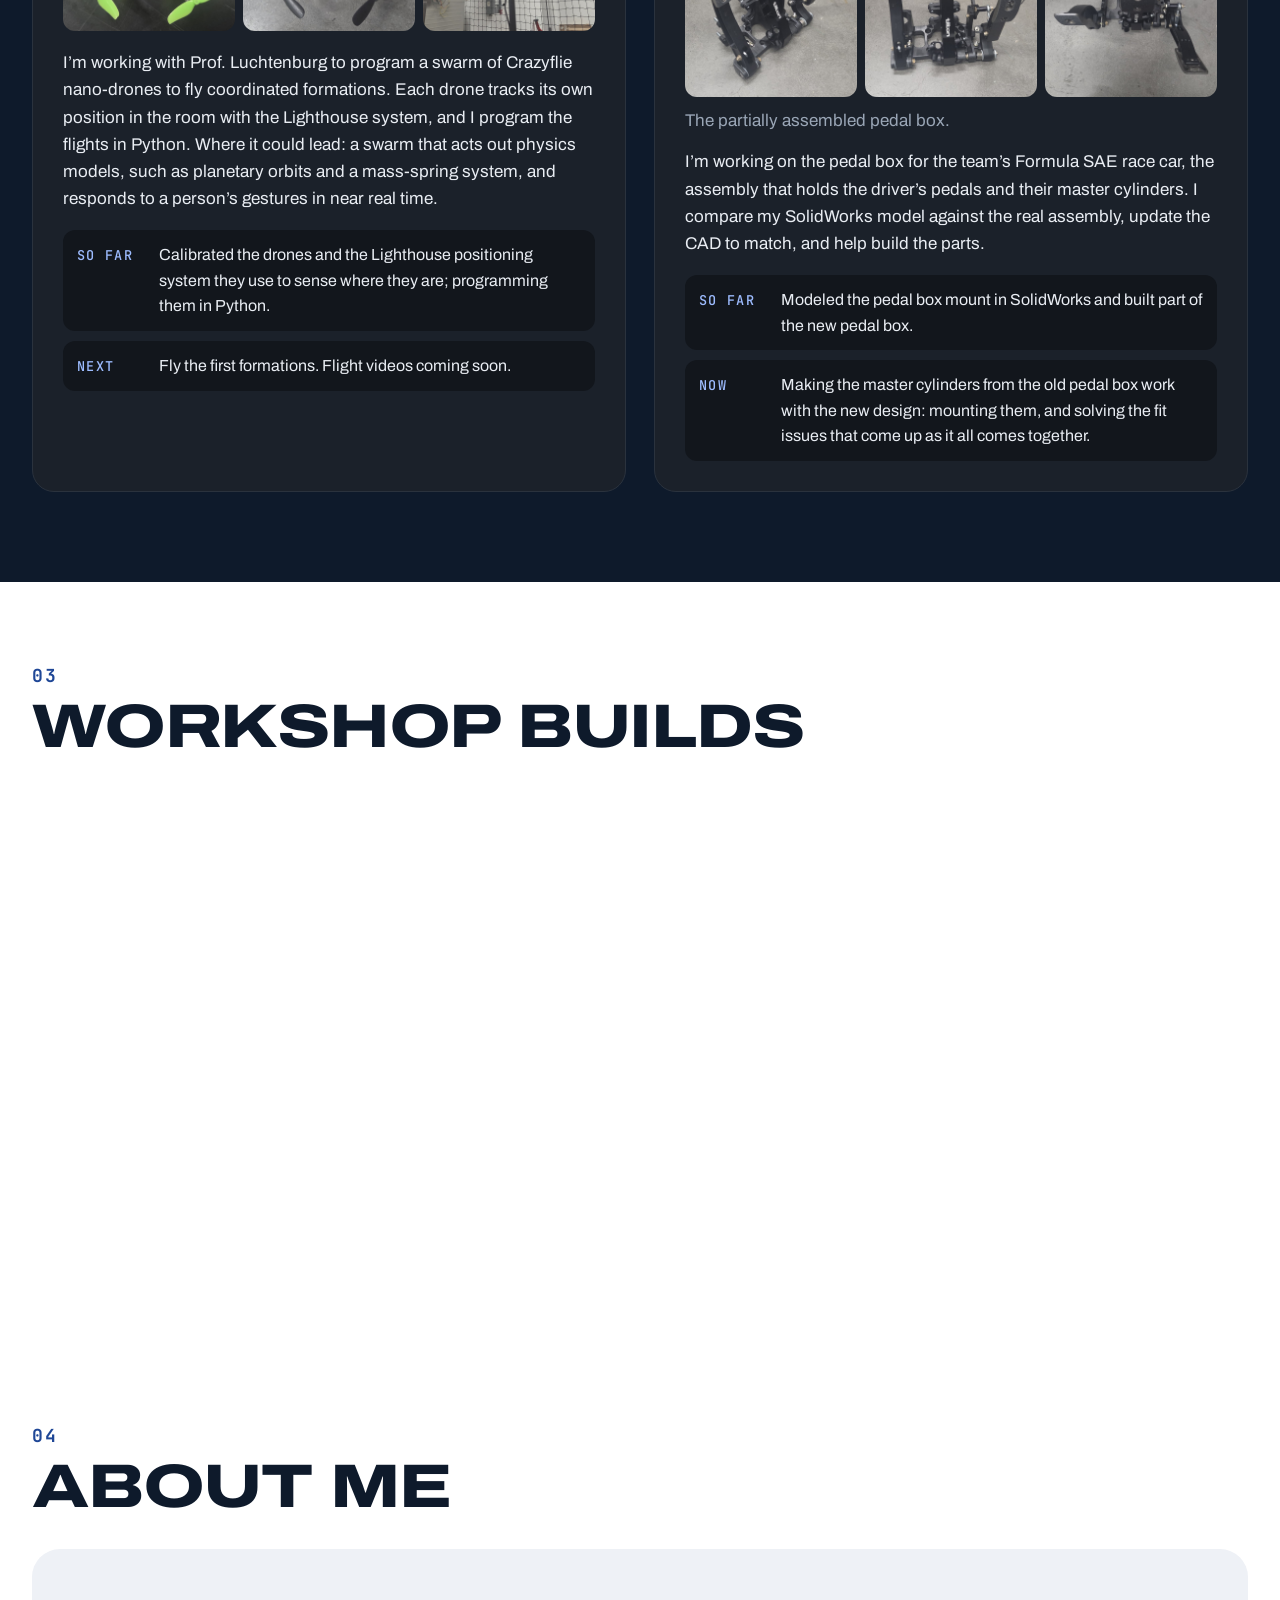
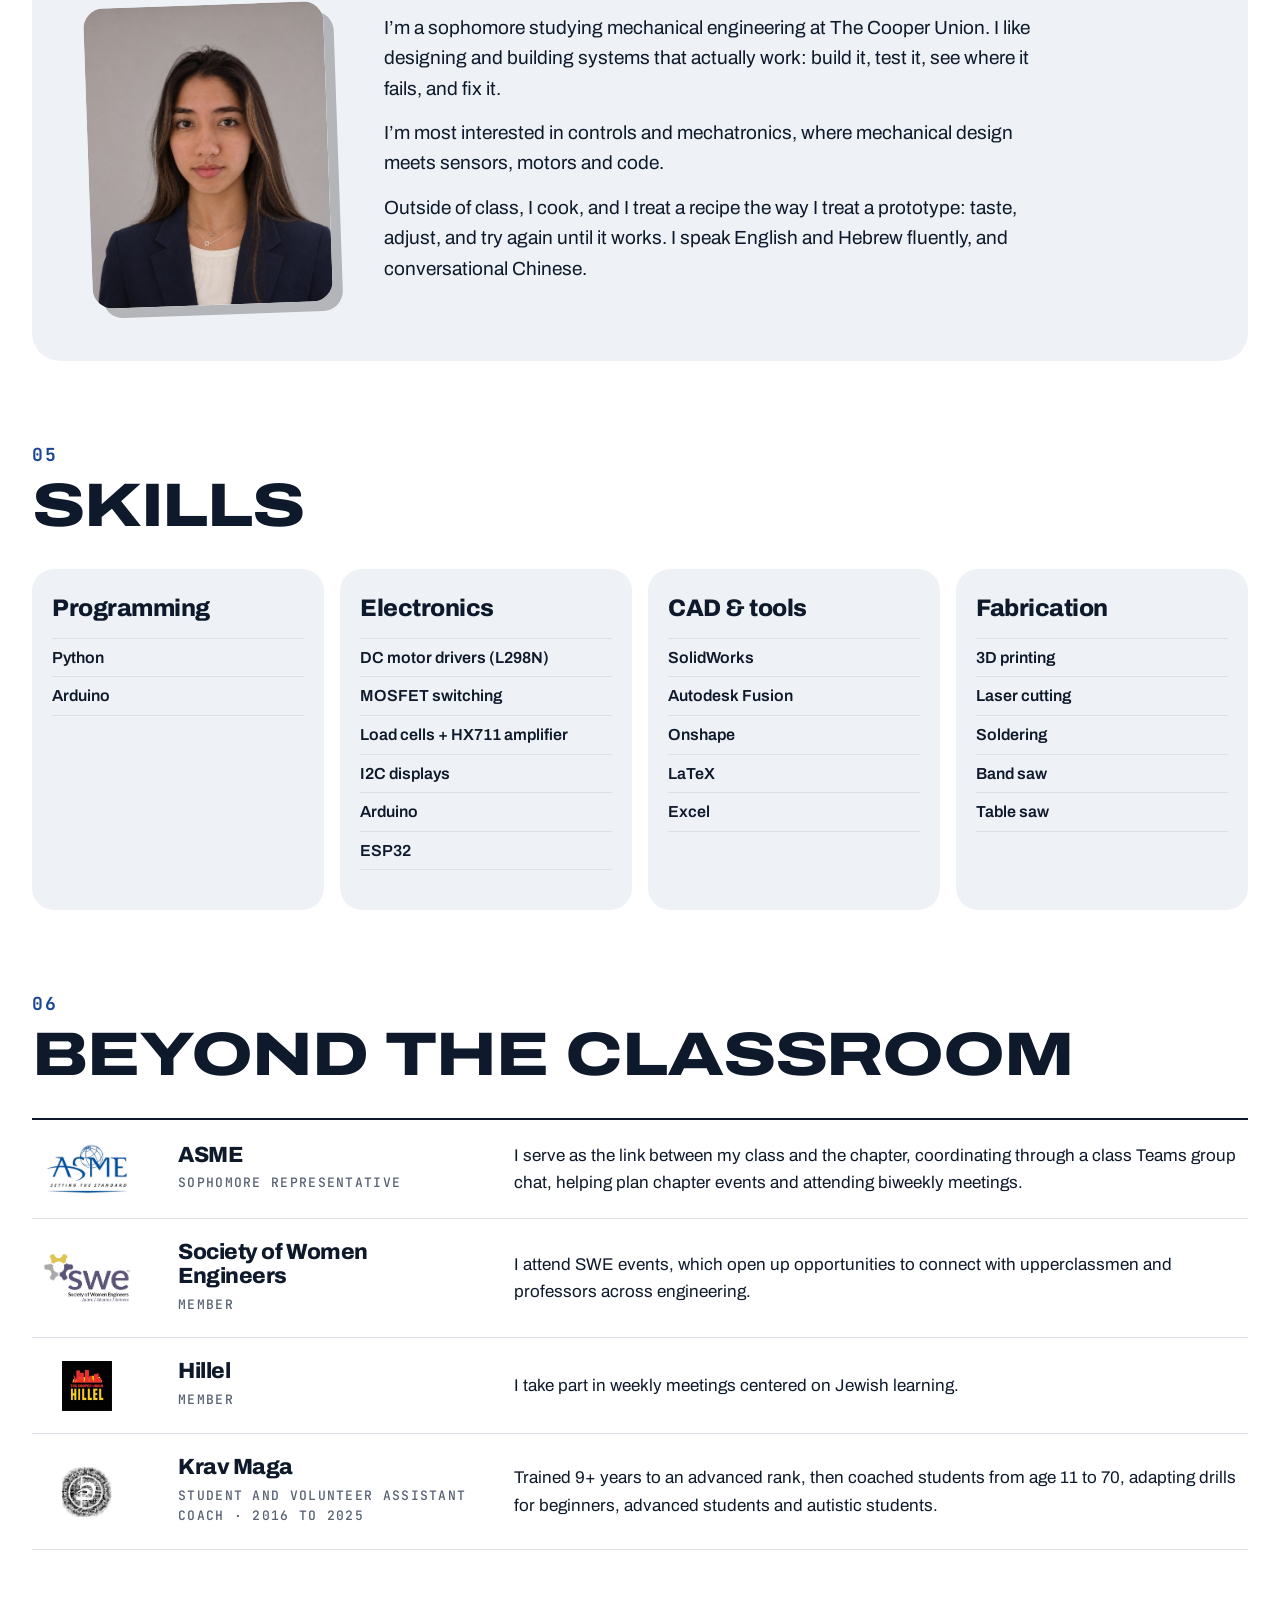
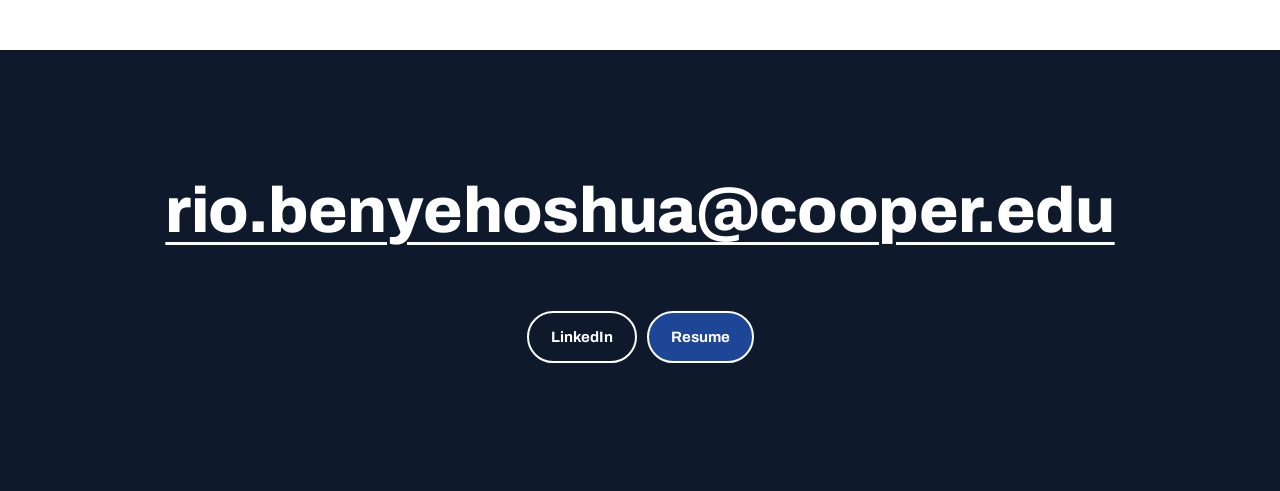
==== commit 2b8d71dd: "Homepage: larger headshot in the intro (150px, 120px on phones) Co-Authored-By: Claude Opus 5.5 <nor" ====
--- a/index.html
+++ b/index.html
@@ -22,7 +22,7 @@
 <link rel="preconnect" href="https://fonts.googleapis.com">
 <link rel="preconnect" href="https://fonts.gstatic.com" crossorigin>
 <link rel="stylesheet" href="https://fonts.googleapis.com/css2?family=Archivo:wdth,wght@62..125,400..900&family=JetBrains+Mono:wght@500;700&display=swap">
-<link rel="stylesheet" href="css/style.css?v=20">
+<link rel="stylesheet" href="css/style.css?v=21">
 </head>
 <body>
 <nav class="nav"><div class="wrap"><a class="brand" href="#top">Rio Ben-Yehoshua</a><button class="navtoggle" type="button" aria-expanded="false">Menu</button><div class="links"><a href="#top">Home</a><div class="dd"><a href="#projects" data-s="projects">Projects ▾</a><div class="menu"><div><a href="ping-pong.html">Ping Pong Recirculation System<small>Autonomous launch-and-catch machine</small></a><a href="load-cell-scale.html">Digital Scale<small>Arduino scale built on four load cells</small></a><a href="plantplex.html">PlantPlex<small>Self-watering indoor farming grid</small></a><a class="sep" href="#projects">See all projects →</a></div></div></div><a href="#current">Current work</a><a href="#shop">Builds</a><div class="dd"><a href="#profile" data-s="profile skills activities">About ▾</a><div class="menu sm"><div><a href="#profile">About me</a><a href="#skills">Skills</a><a href="#activities">Beyond the classroom</a></div></div></div><a href="#contact">Contact</a><a class="cta" href="files/Rio-Ben-Yehoshua-Resume.pdf" target="_blank" rel="noopener">Resume</a></div></div></nav>
--- a/css/style.css
+++ b/css/style.css
@@ -30,7 +30,7 @@
 .hero h1::after{content:"";display:block;width:96px;height:8px;background:var(--k);margin-top:22px}
 .herogrid{display:grid;grid-template-columns:1fr 1.1fr;gap:56px;align-items:center}
 .who{display:flex;gap:18px;align-items:center;margin-bottom:18px}
-.who img{width:108px;height:108px;border-radius:50%;object-fit:cover;object-position:50% 20%;flex:none}
+.who img{width:150px;height:150px;border-radius:50%;object-fit:cover;object-position:50% 20%;flex:none}
 .lede{font-size:21px;margin:0;font-weight:500}
 .seek{background:var(--ink);color:#fff;padding:14px 18px;border-radius:14px;display:flex;gap:12px;align-items:baseline;font-weight:600}
 @keyframes pulse{50%{opacity:.35}}
@@ -177,6 +177,7 @@
 .heromedia video{aspect-ratio:16/9}
 @media(min-width:861px){.herobox{padding:36px 52px 46px}}
 @media(max-width:860px){.hero h1{font-size:7.6vw}.hero h1 em{display:block}.who{align-items:flex-start}}
+@media(max-width:560px){.who img{width:120px;height:120px}}
 /* ---- menu: longer names, so it folds into the Menu button earlier ---- */
 .nav .links{gap:20px}.nav a{font-size:14.5px}
 @media(max-width:1180px){
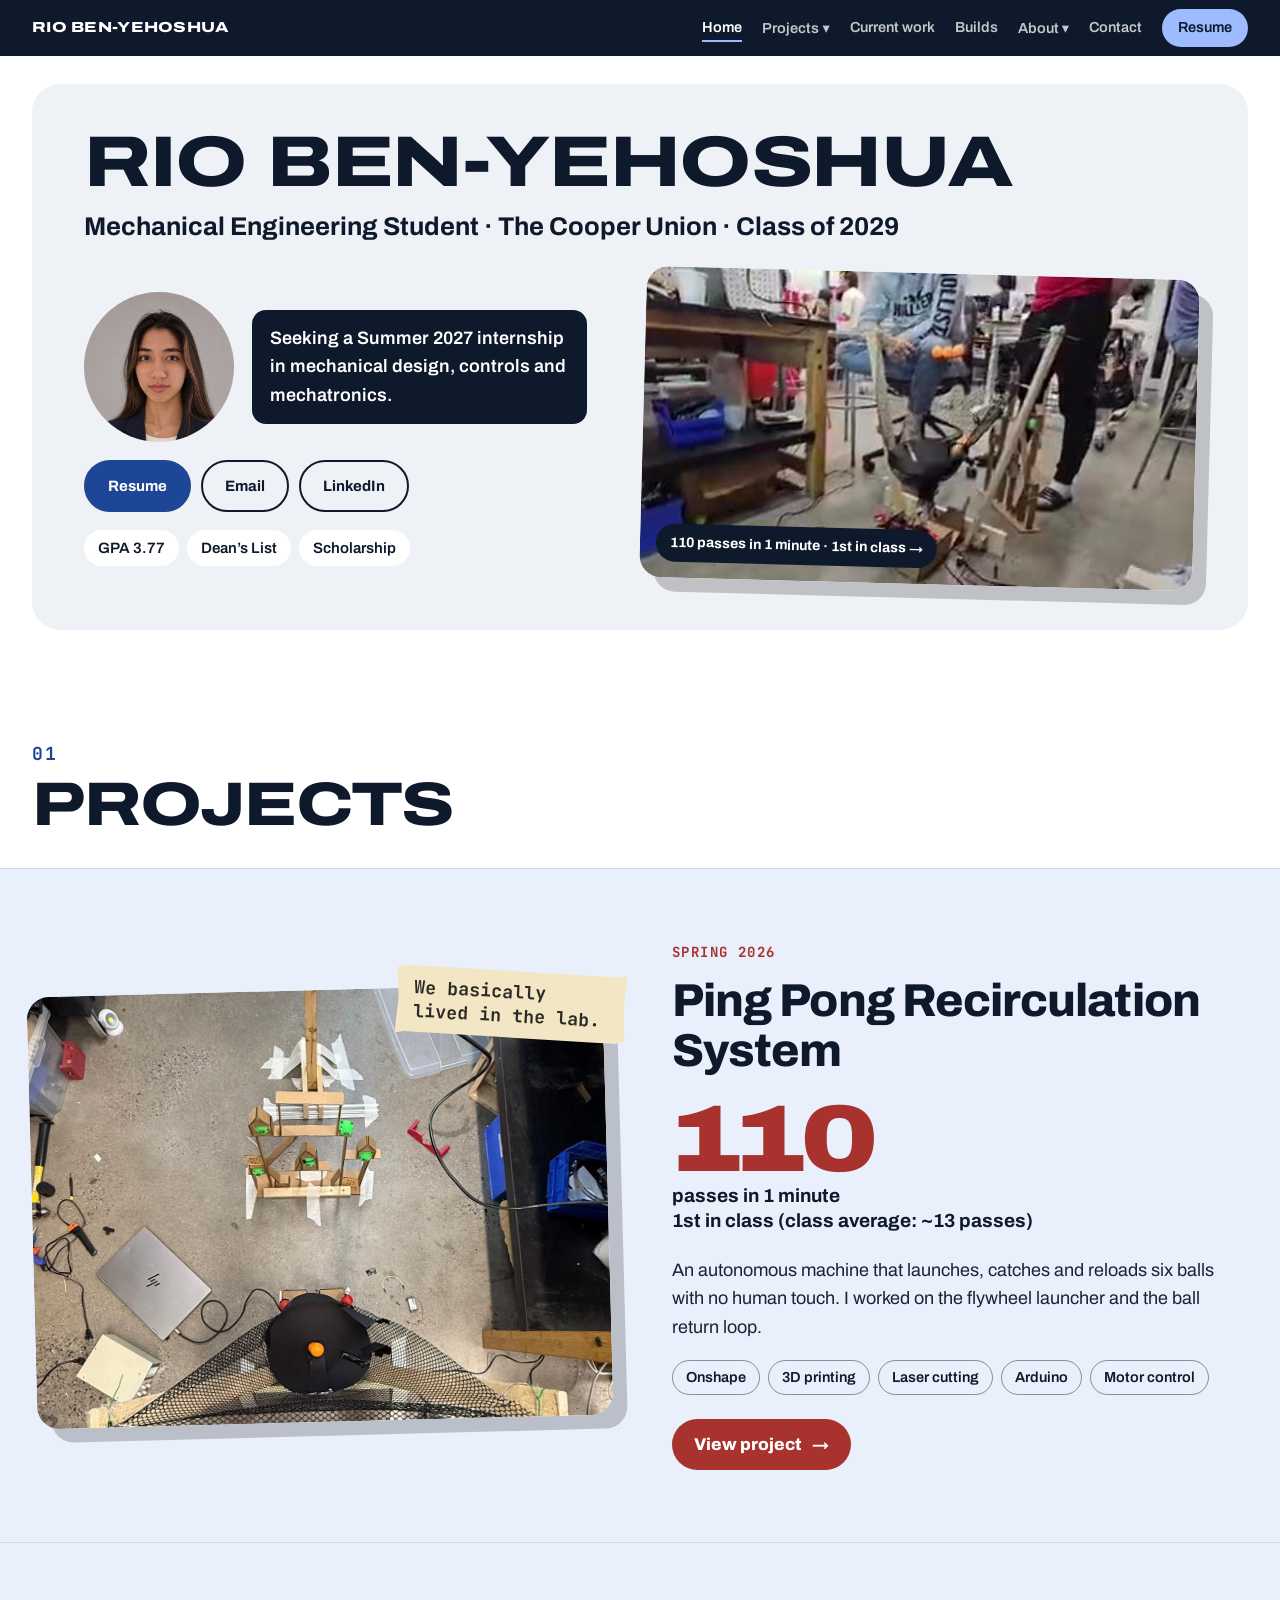
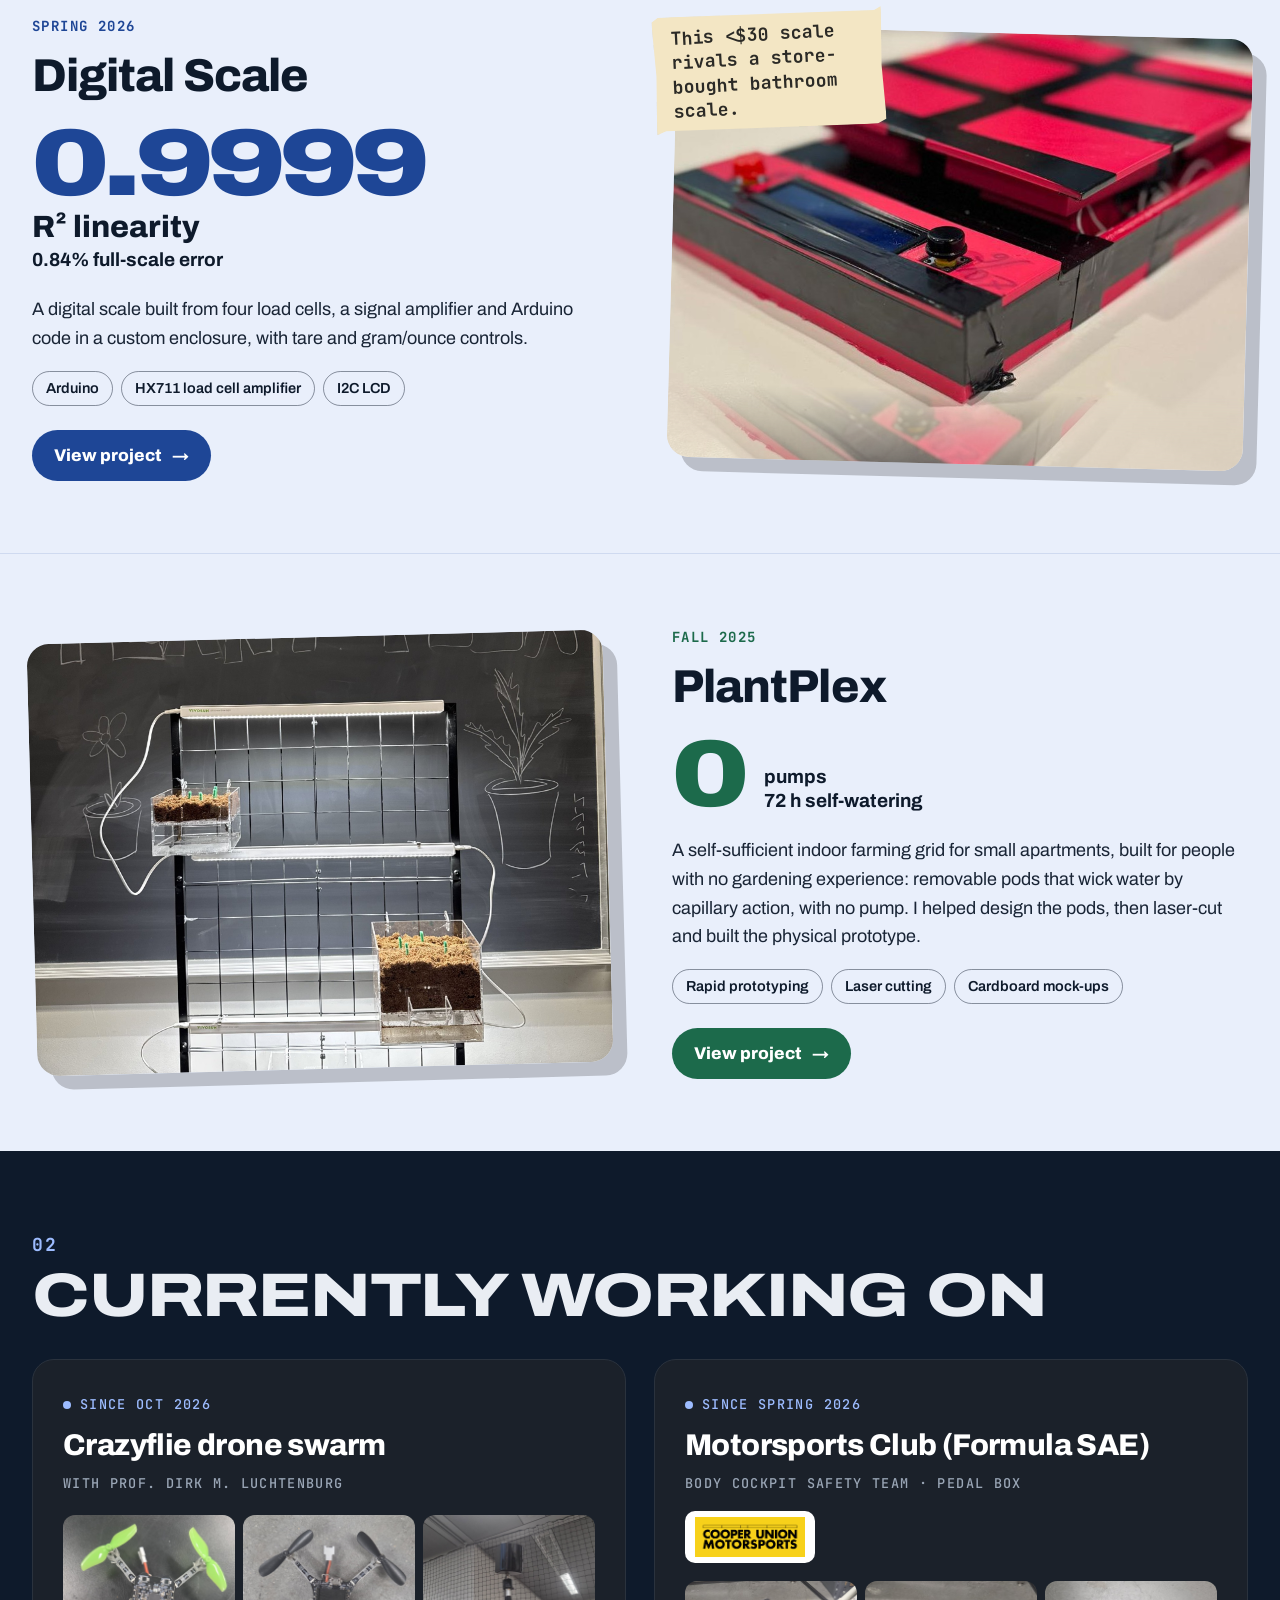
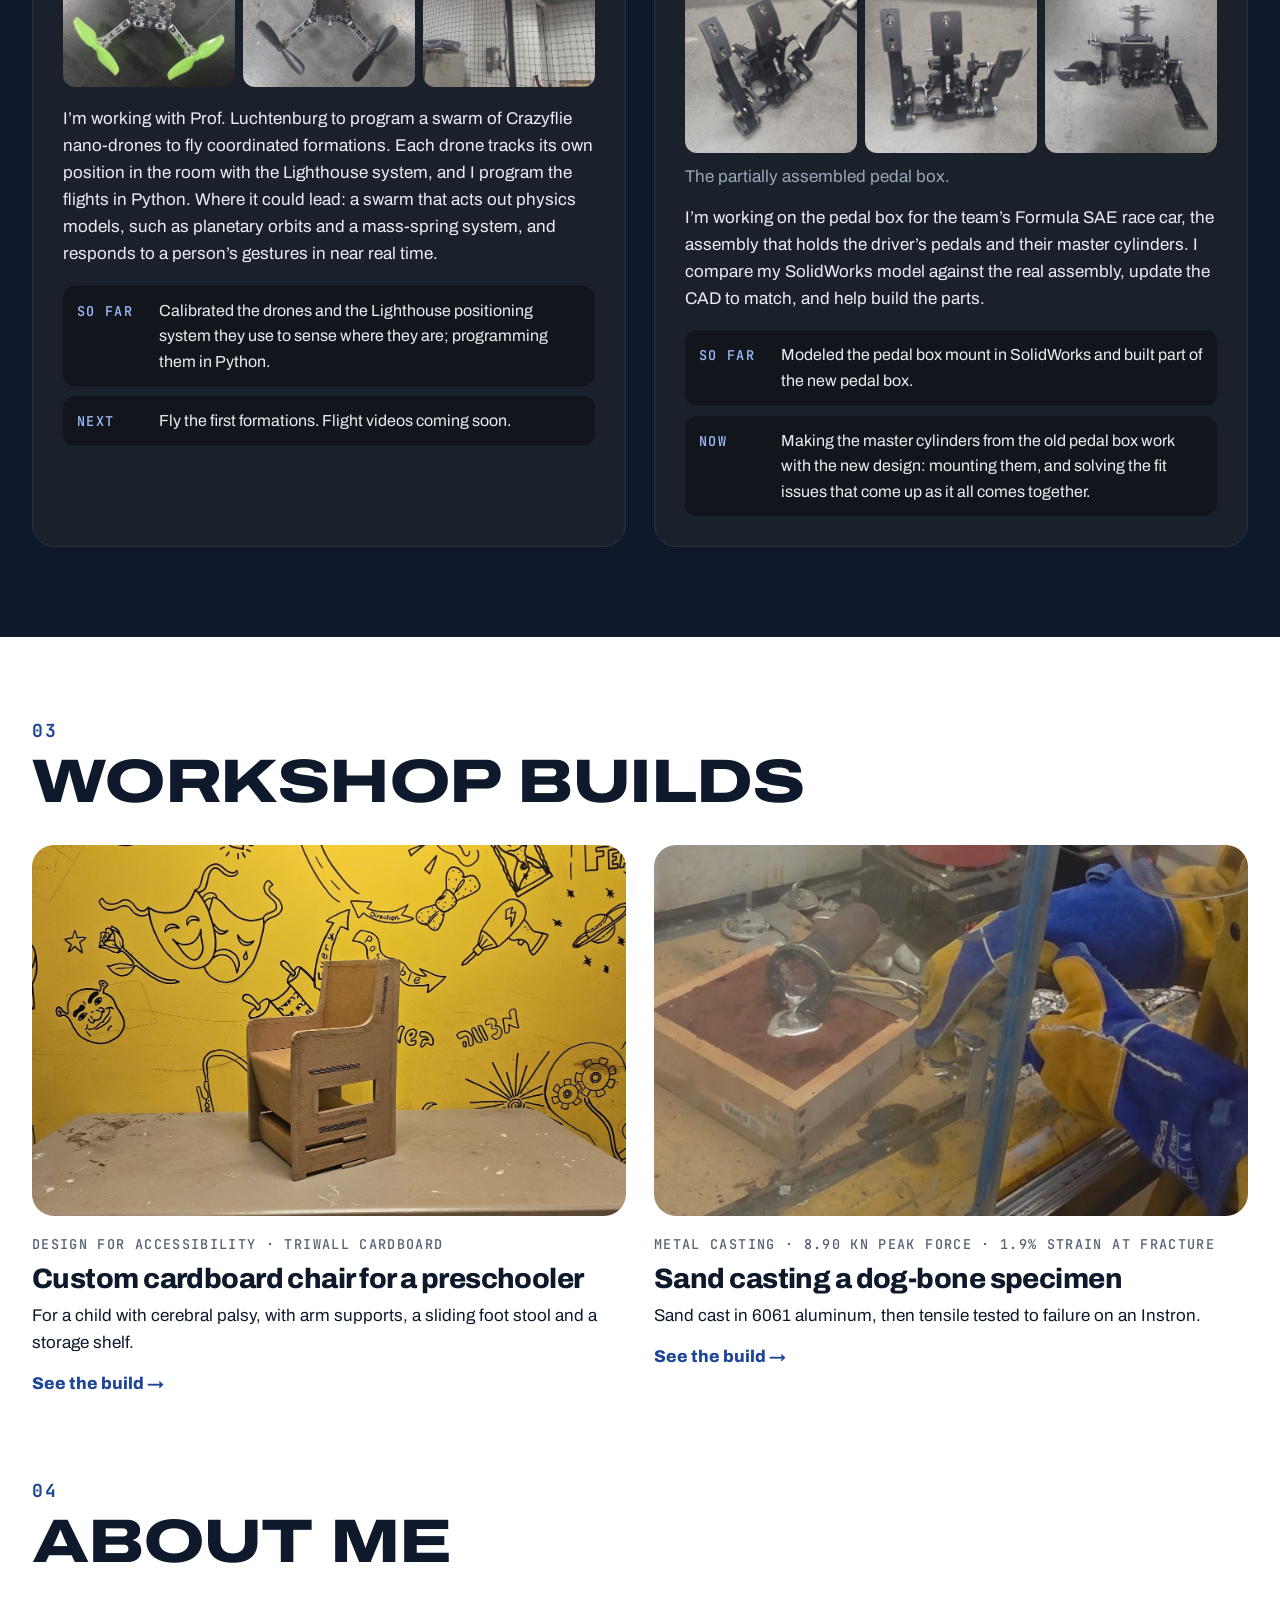
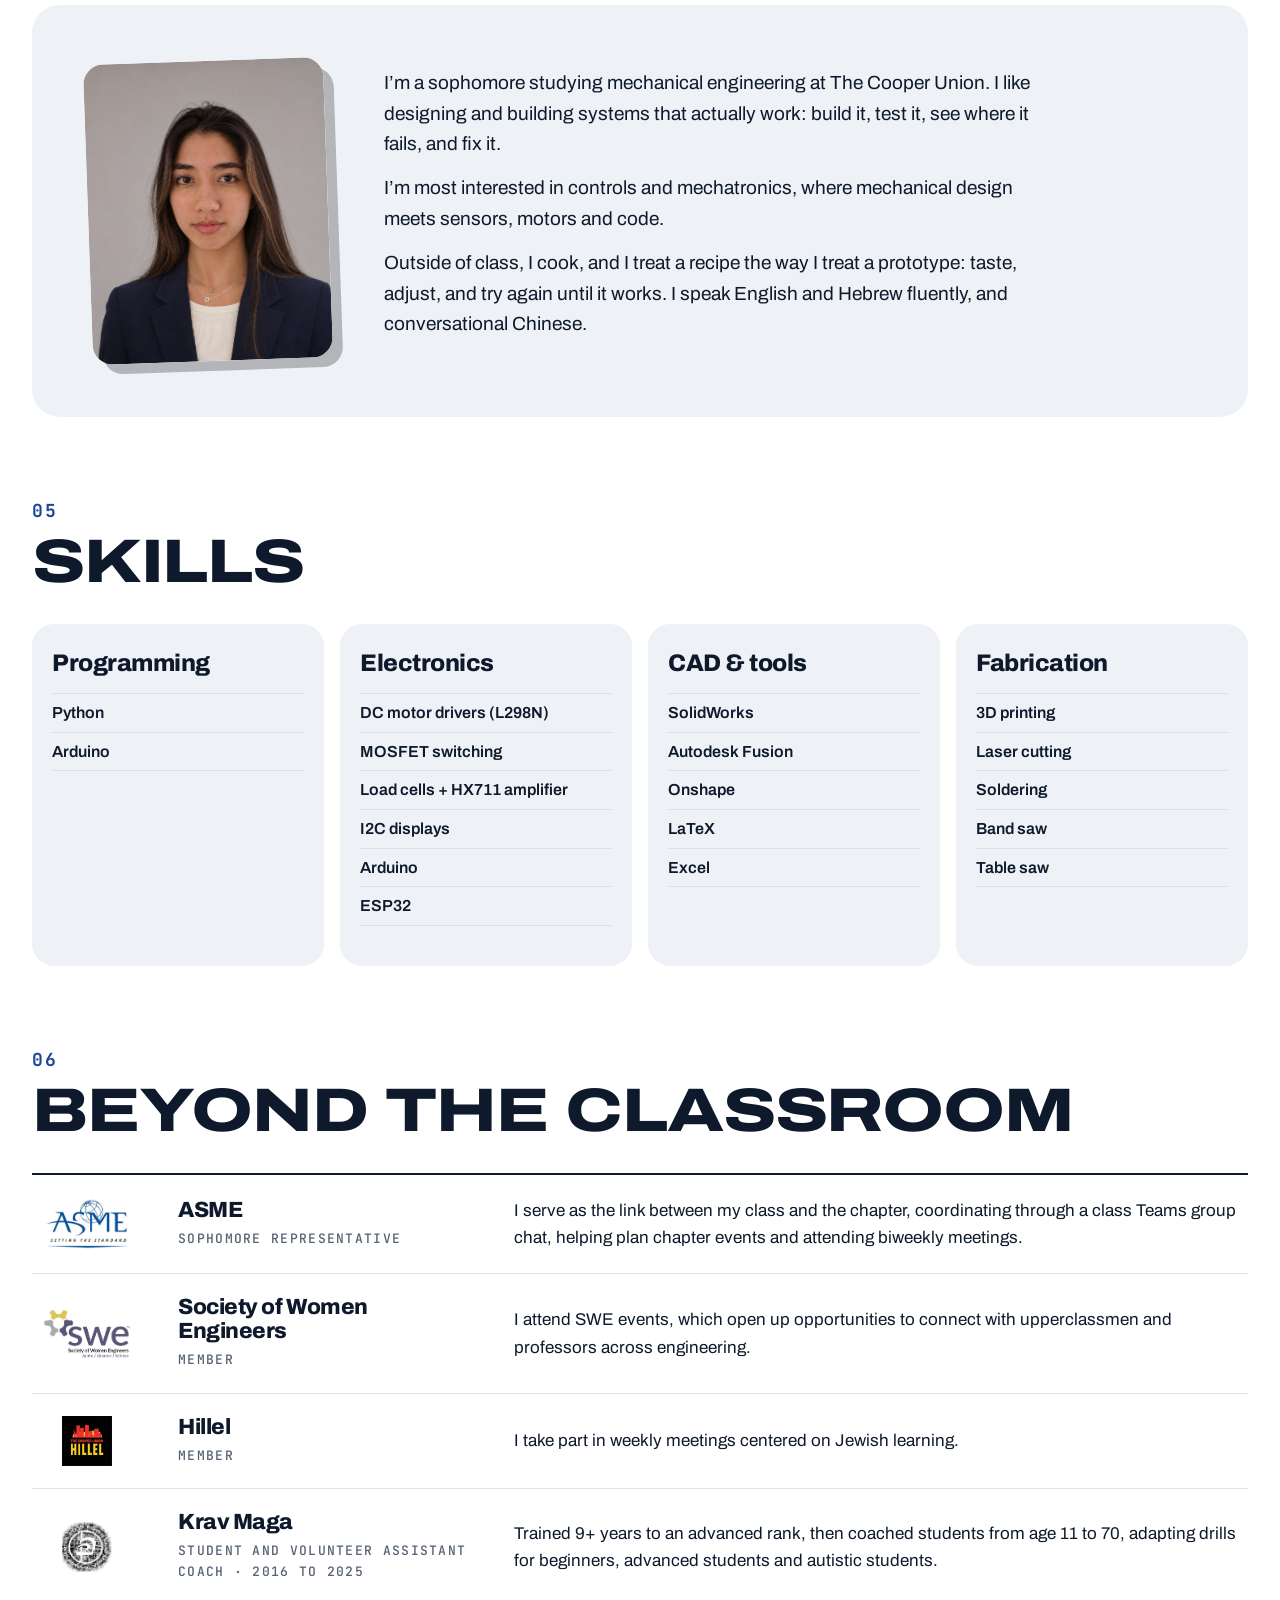
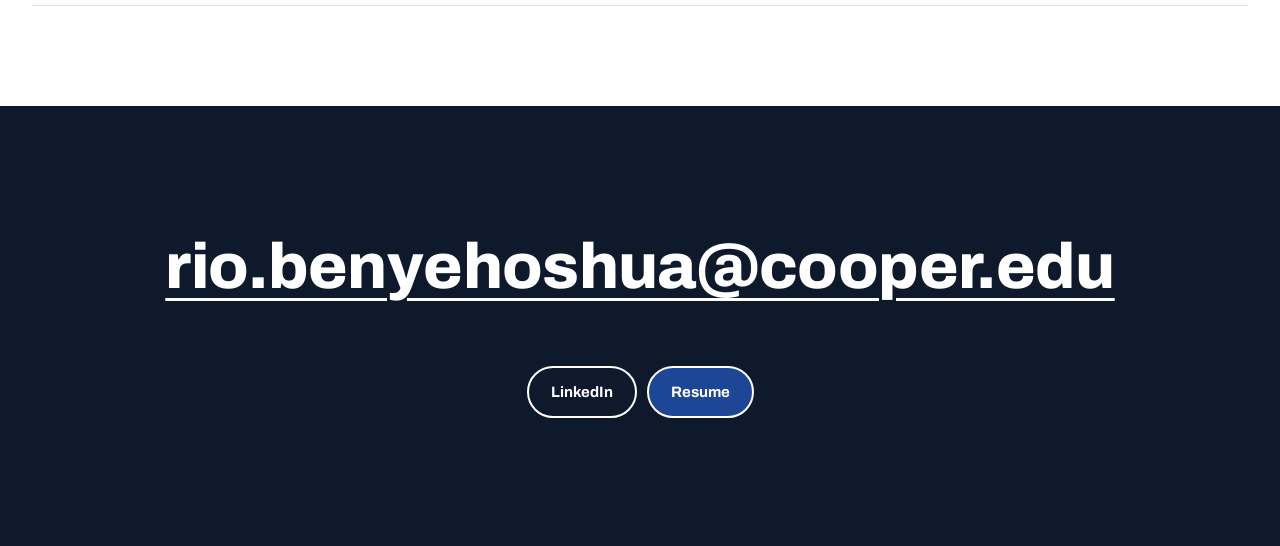
==== commit 5f7b6b85: "Ping pong: "1 minute" instead of "60 s", class average given as ~13 passes Co-Authored-By: Claude Op" ====
--- a/index.html
+++ b/index.html
@@ -36,7 +36,7 @@
       <div class="btns"><a class="btn solid" href="files/Rio-Ben-Yehoshua-Resume.pdf" target="_blank" rel="noopener">Resume</a><a class="btn" href="mailto:rio.benyehoshua@cooper.edu">Email</a><a class="btn" href="https://www.linkedin.com/in/rio-ben-yehoshua-609740366/" target="_blank" rel="noopener">LinkedIn</a></div>
       <div class="pills"><span class="pill">GPA 3.77</span><span class="pill">Dean’s List</span><span class="pill">Scholarship</span></div>
     </div>
-    <figure class="heromedia"><a href="ping-pong.html"><video autoplay muted loop playsinline preload="auto" poster="images/pingpong/video-side-view-poster.jpg" src="videos/pingpong-side-view.mp4" aria-label="The ping pong recirculation system running"></video><figcaption>110 passes in 60 s · 1st in class →</figcaption></a></figure>
+    <figure class="heromedia"><a href="ping-pong.html"><video autoplay muted loop playsinline preload="auto" poster="images/pingpong/video-side-view-poster.jpg" src="videos/pingpong-side-view.mp4" aria-label="The ping pong recirculation system running"></video><figcaption>110 passes in 1 minute · 1st in class →</figcaption></a></figure>
   </div>
 </div></div></header>
 
@@ -45,7 +45,7 @@
 
   <a class="band p-red" id="pingpong" href="ping-pong.html"><div class="wrap">
     <div class="mcol taped"><div class="media"><img src="images/pingpong/hero.jpg" alt="Top-down view of the ping pong launcher system on the lab floor, surrounded by tools, tape and a laptop" style="object-position:50% 70%"></div><p class="tape">We basically lived in the lab.</p></div>
-    <div class="rv"><span class="count mono">Spring 2026</span><h3>Ping Pong Recirculation System</h3><div class="stat"><span class="big" data-n="110">110</span><span class="unit">passes in 60 s<br>1st in class (class average: ~13)</span></div>
+    <div class="rv"><span class="count mono">Spring 2026</span><h3>Ping Pong Recirculation System</h3><div class="stat"><span class="big" data-n="110">110</span><span class="unit">passes in 1 minute<br>1st in class (class average: ~13 passes)</span></div>
       <p>An autonomous machine that launches, catches and reloads six balls with no human touch. I worked on the flywheel launcher and the ball return loop.</p>
       <div class="chips"><span class="chip">Onshape</span><span class="chip">3D printing</span><span class="chip">Laser cutting</span><span class="chip">Arduino</span><span class="chip">Motor control</span></div><span class="go">View project <span>→</span></span></div>
   </div></a>
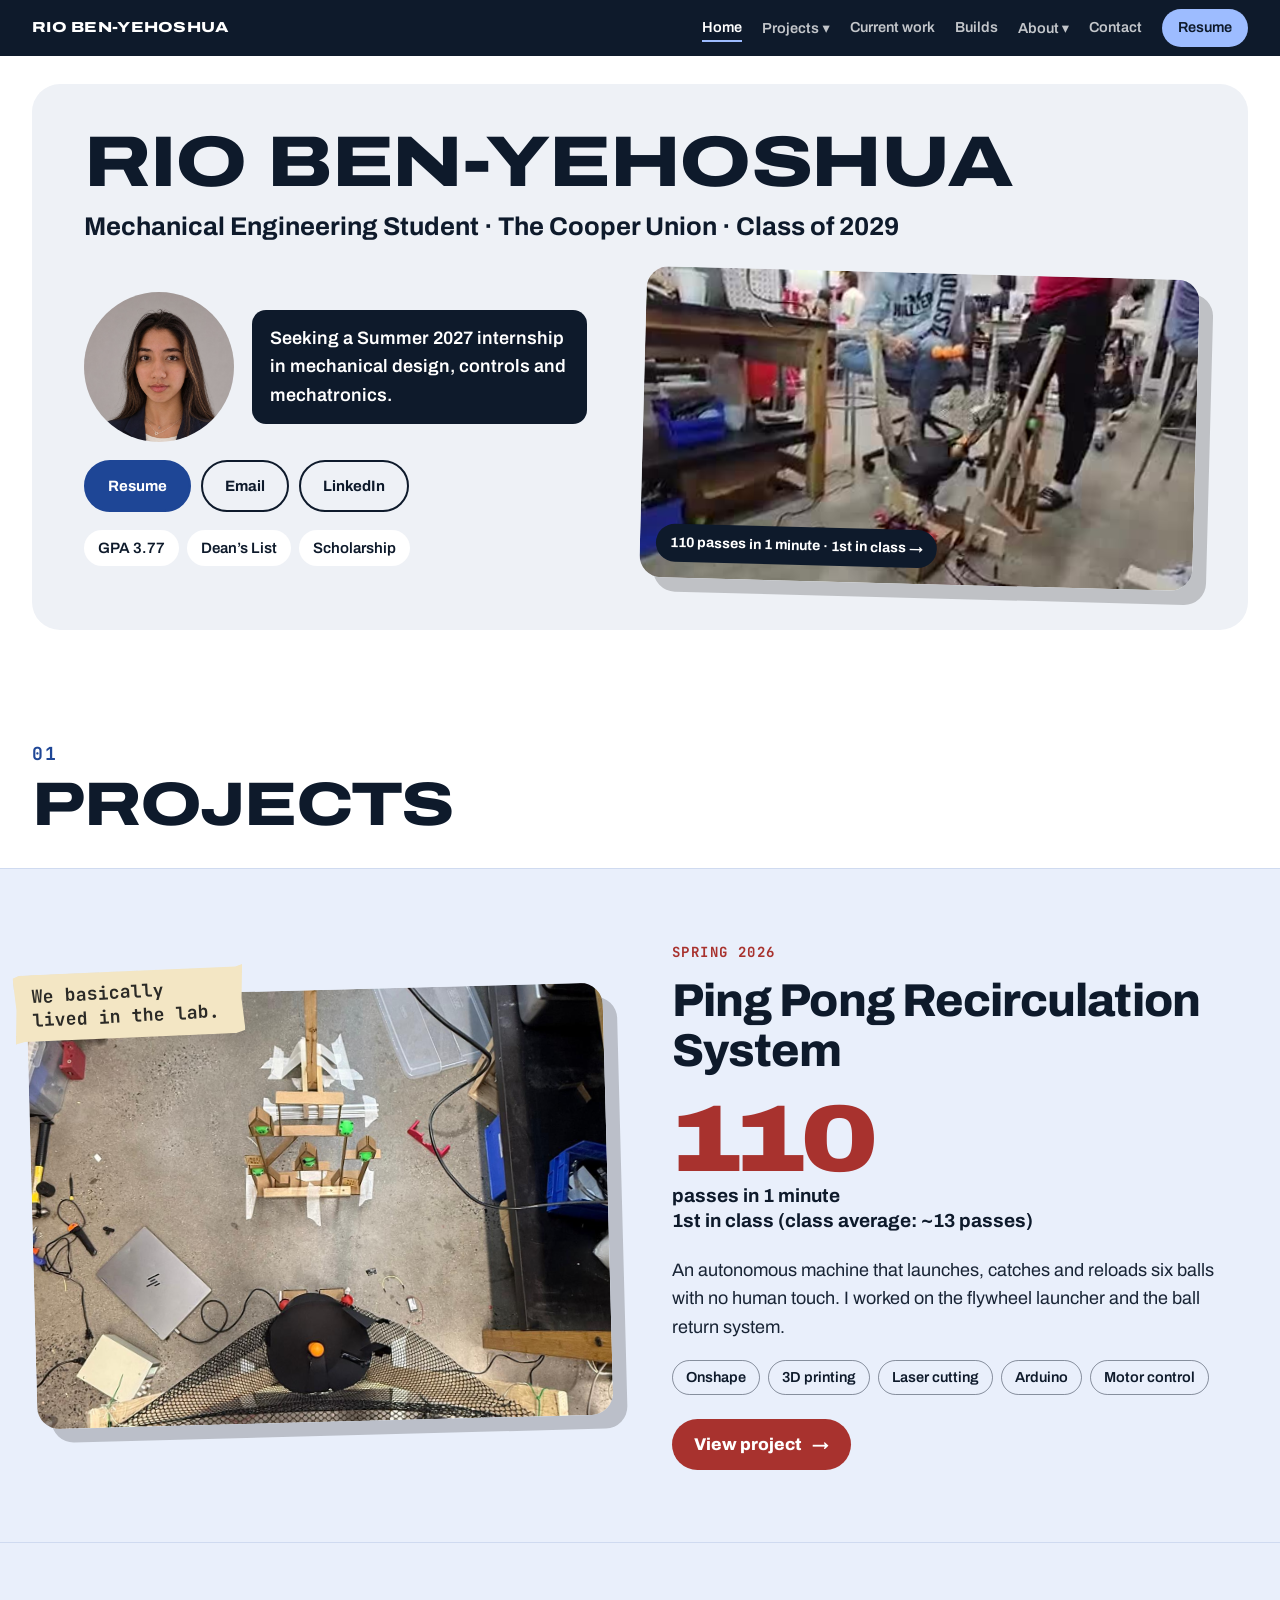
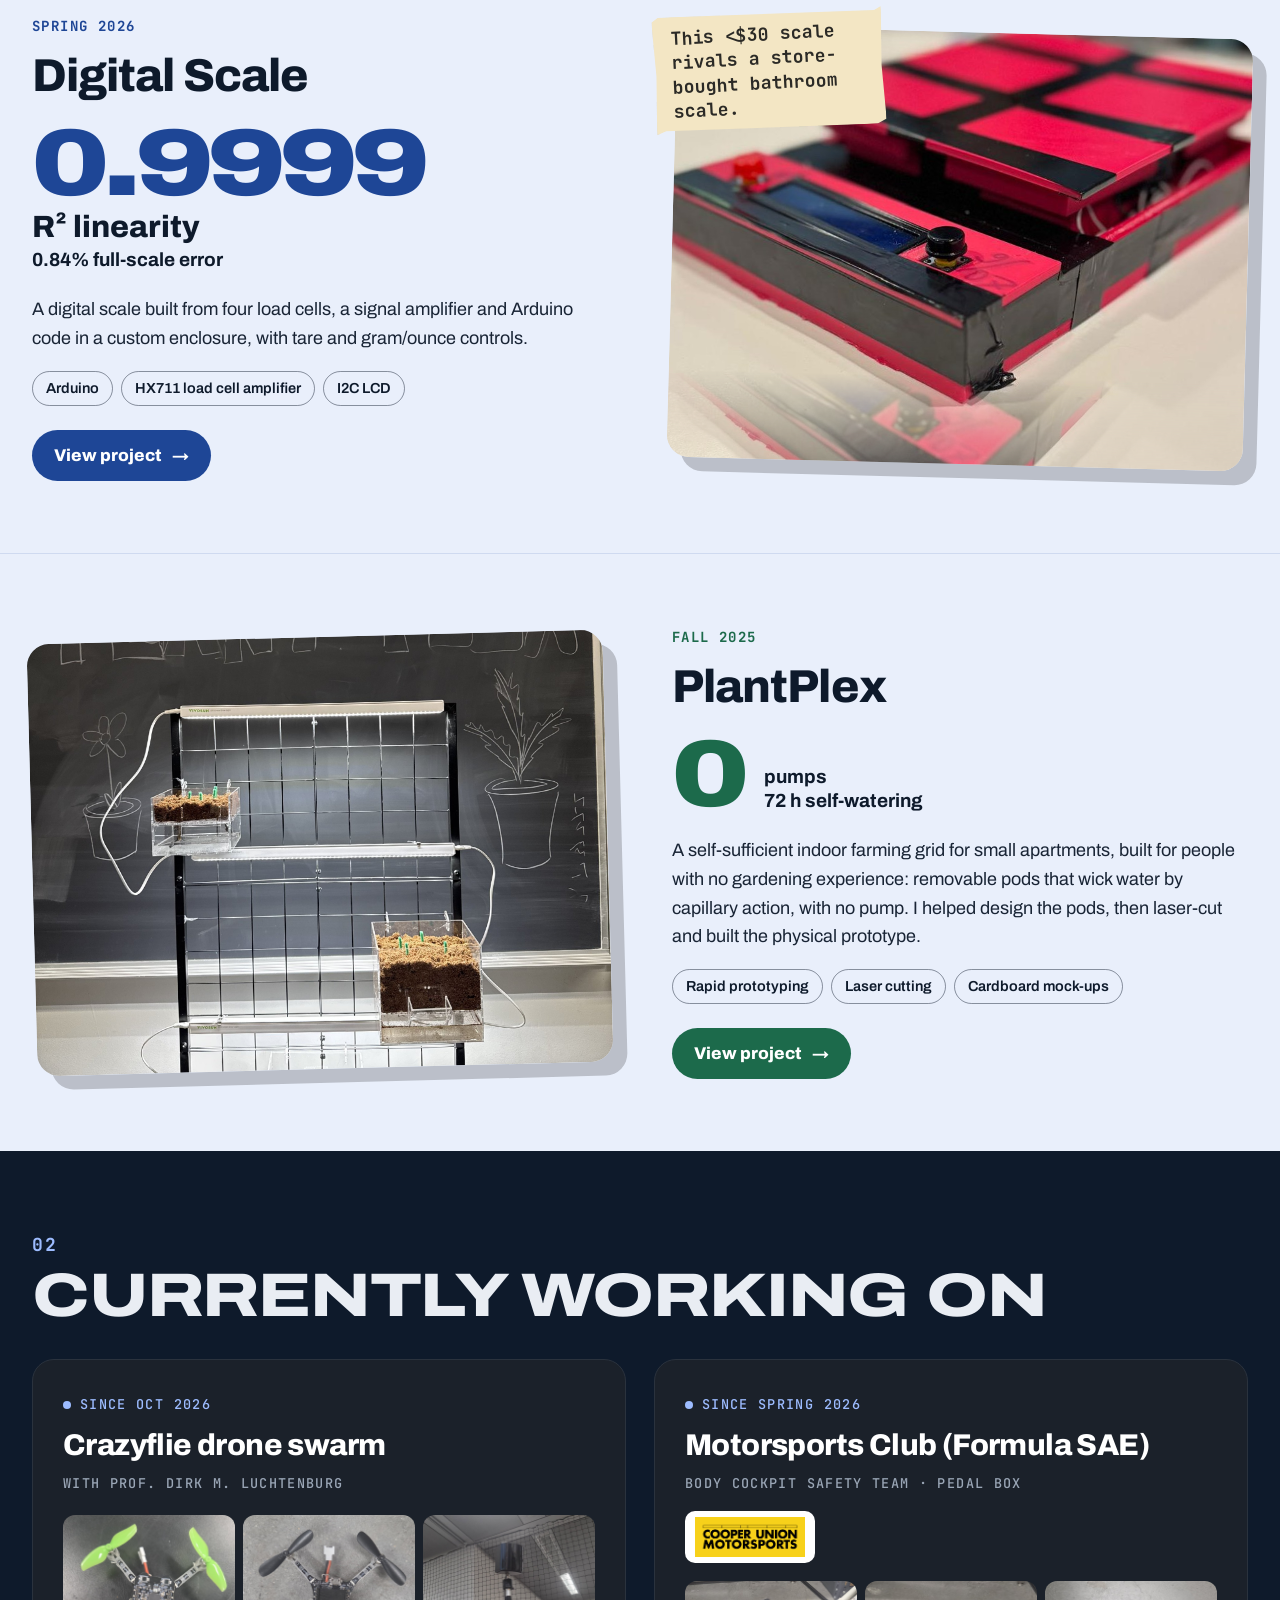
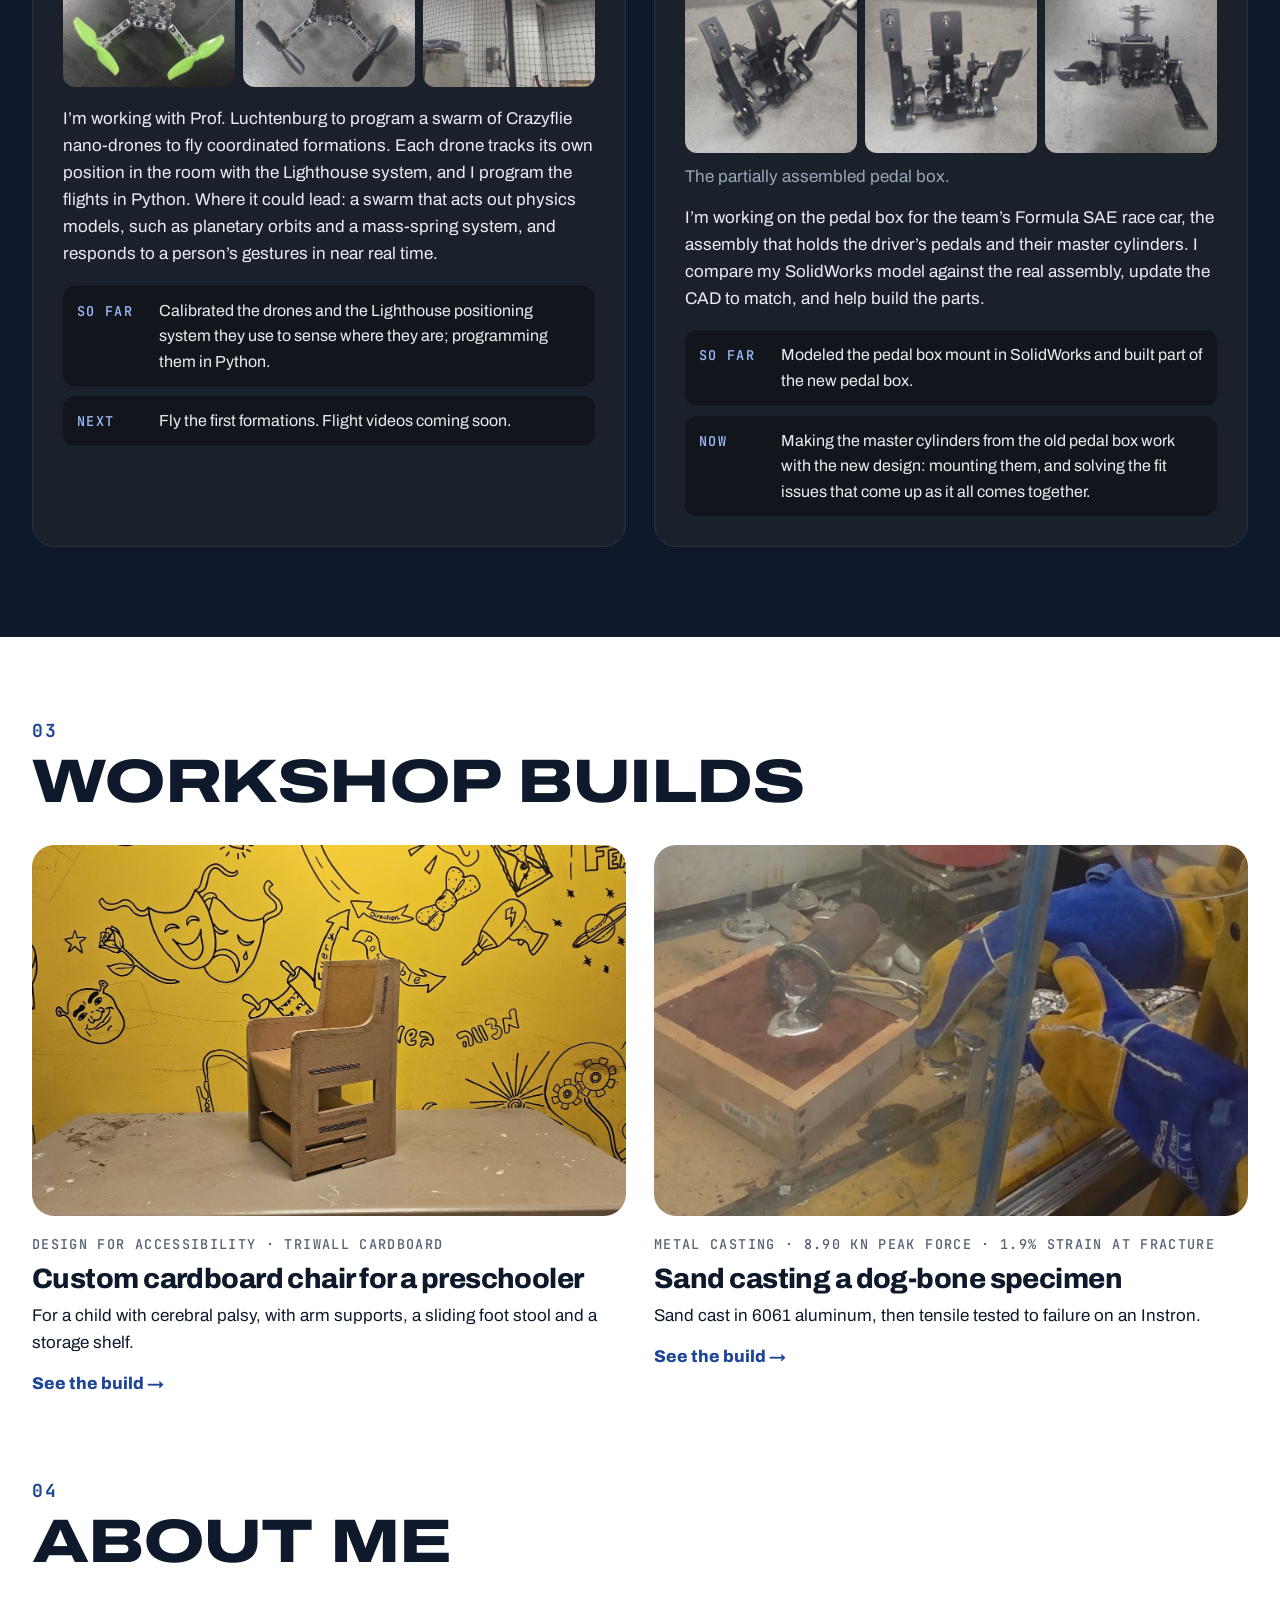
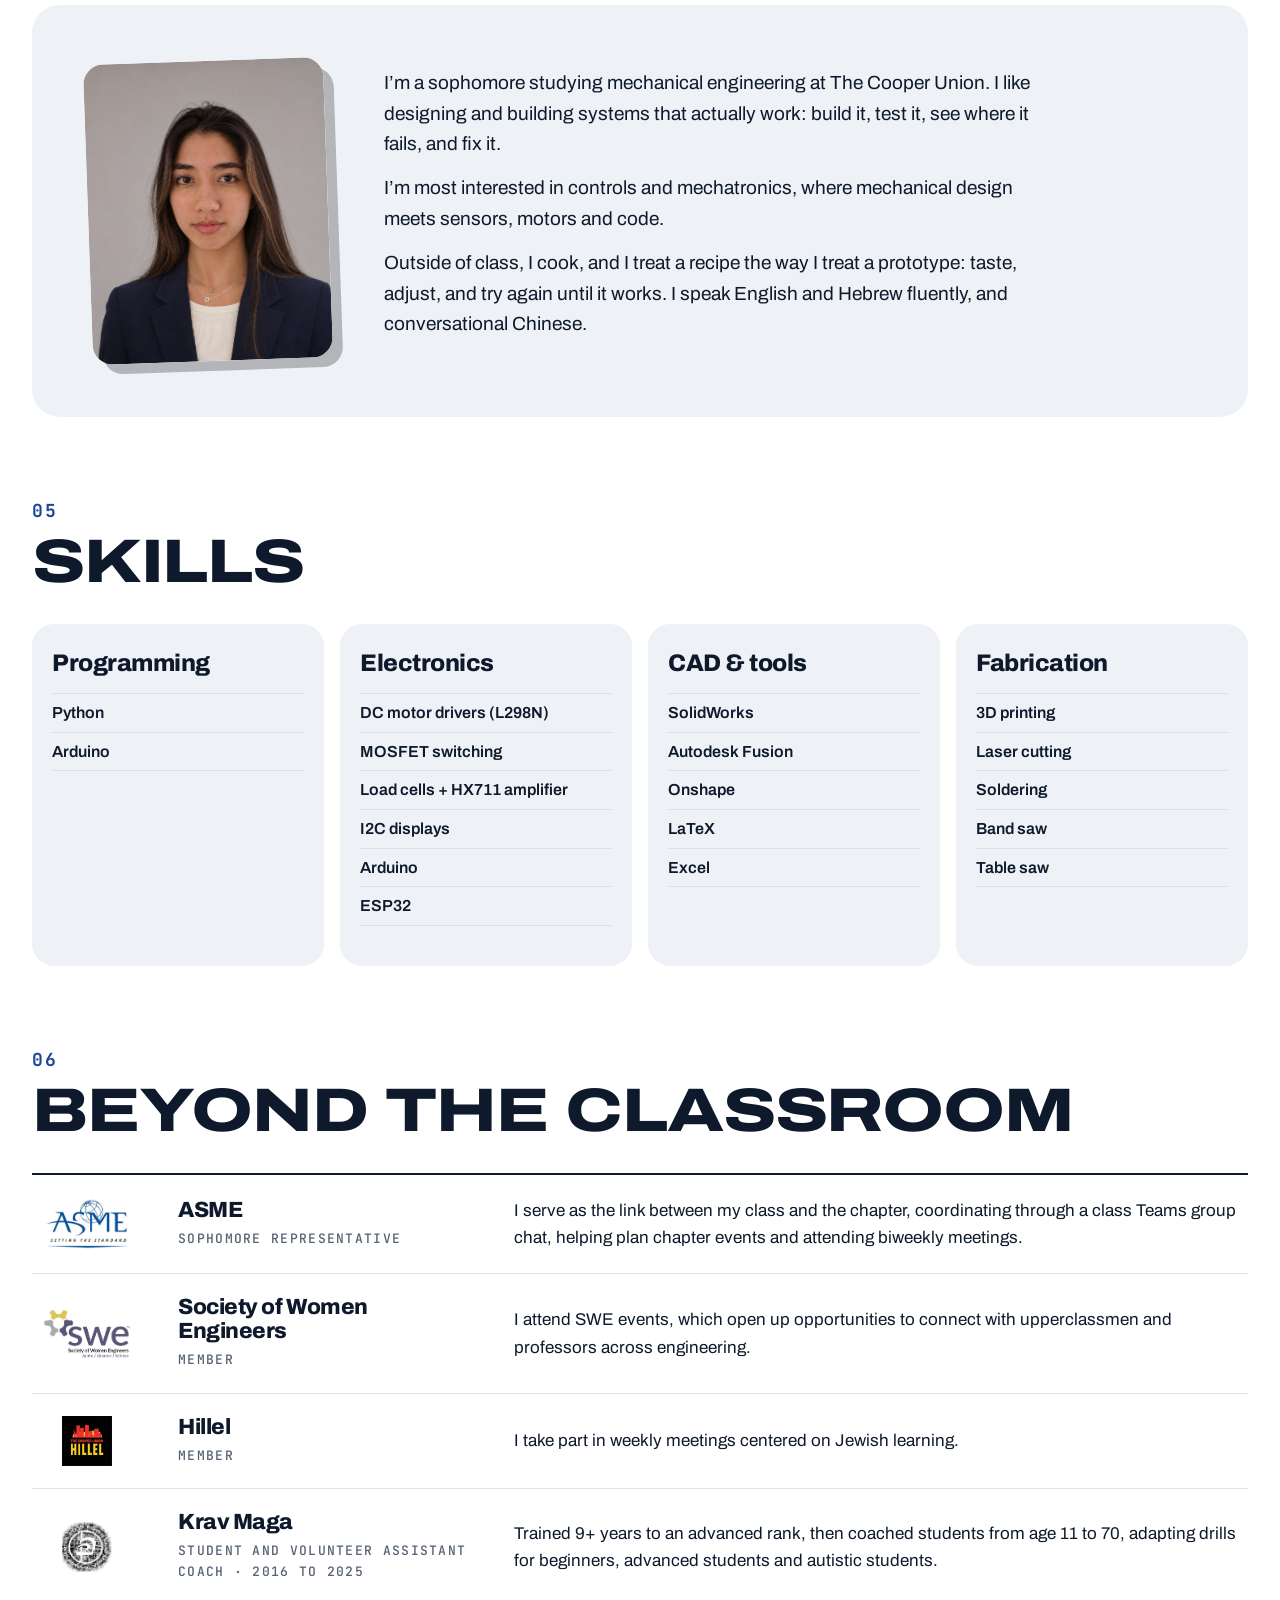
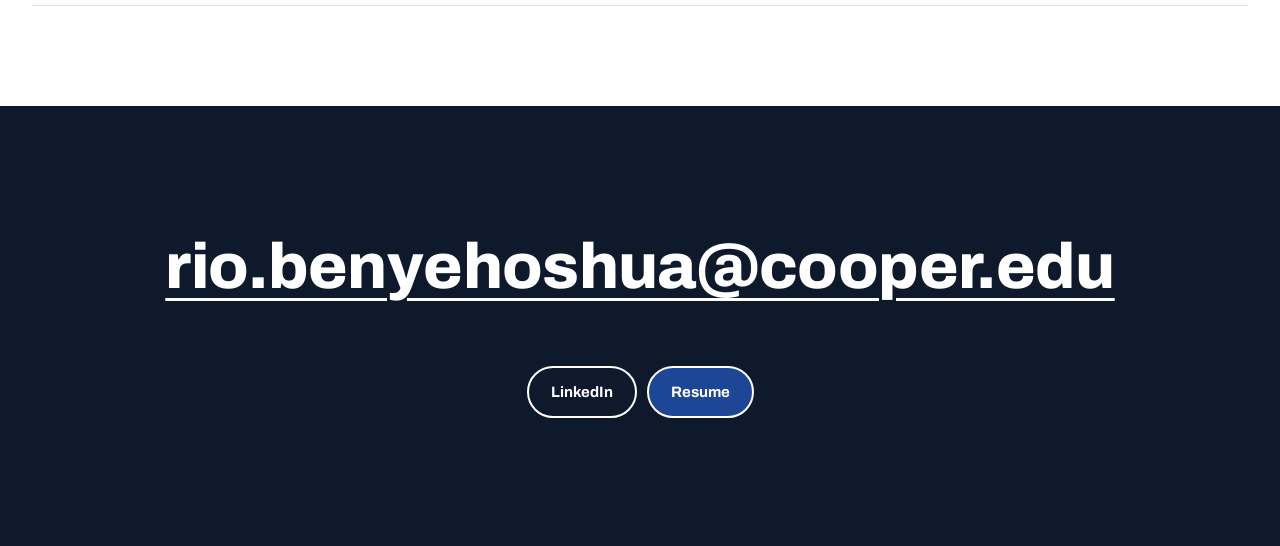
==== commit 3fd06462: "Ping pong: return system wording, tape note top left, shorter captions and approach text, next-time " ====
--- a/index.html
+++ b/index.html
@@ -44,9 +44,9 @@
   <div class="wrap stitle"><span class="mono">01</span><h2>Projects</h2></div>
 
   <a class="band p-red" id="pingpong" href="ping-pong.html"><div class="wrap">
-    <div class="mcol taped"><div class="media"><img src="images/pingpong/hero.jpg" alt="Top-down view of the ping pong launcher system on the lab floor, surrounded by tools, tape and a laptop" style="object-position:50% 70%"></div><p class="tape">We basically lived in the lab.</p></div>
+    <div class="mcol taped"><div class="media"><img src="images/pingpong/hero.jpg" alt="Top-down view of the ping pong launcher system on the lab floor, surrounded by tools, tape and a laptop" style="object-position:50% 70%"></div><p class="tape l">We basically lived in the lab.</p></div>
     <div class="rv"><span class="count mono">Spring 2026</span><h3>Ping Pong Recirculation System</h3><div class="stat"><span class="big" data-n="110">110</span><span class="unit">passes in 1 minute<br>1st in class (class average: ~13 passes)</span></div>
-      <p>An autonomous machine that launches, catches and reloads six balls with no human touch. I worked on the flywheel launcher and the ball return loop.</p>
+      <p>An autonomous machine that launches, catches and reloads six balls with no human touch. I worked on the flywheel launcher and the ball return system.</p>
       <div class="chips"><span class="chip">Onshape</span><span class="chip">3D printing</span><span class="chip">Laser cutting</span><span class="chip">Arduino</span><span class="chip">Motor control</span></div><span class="go">View project <span>→</span></span></div>
   </div></a>
 
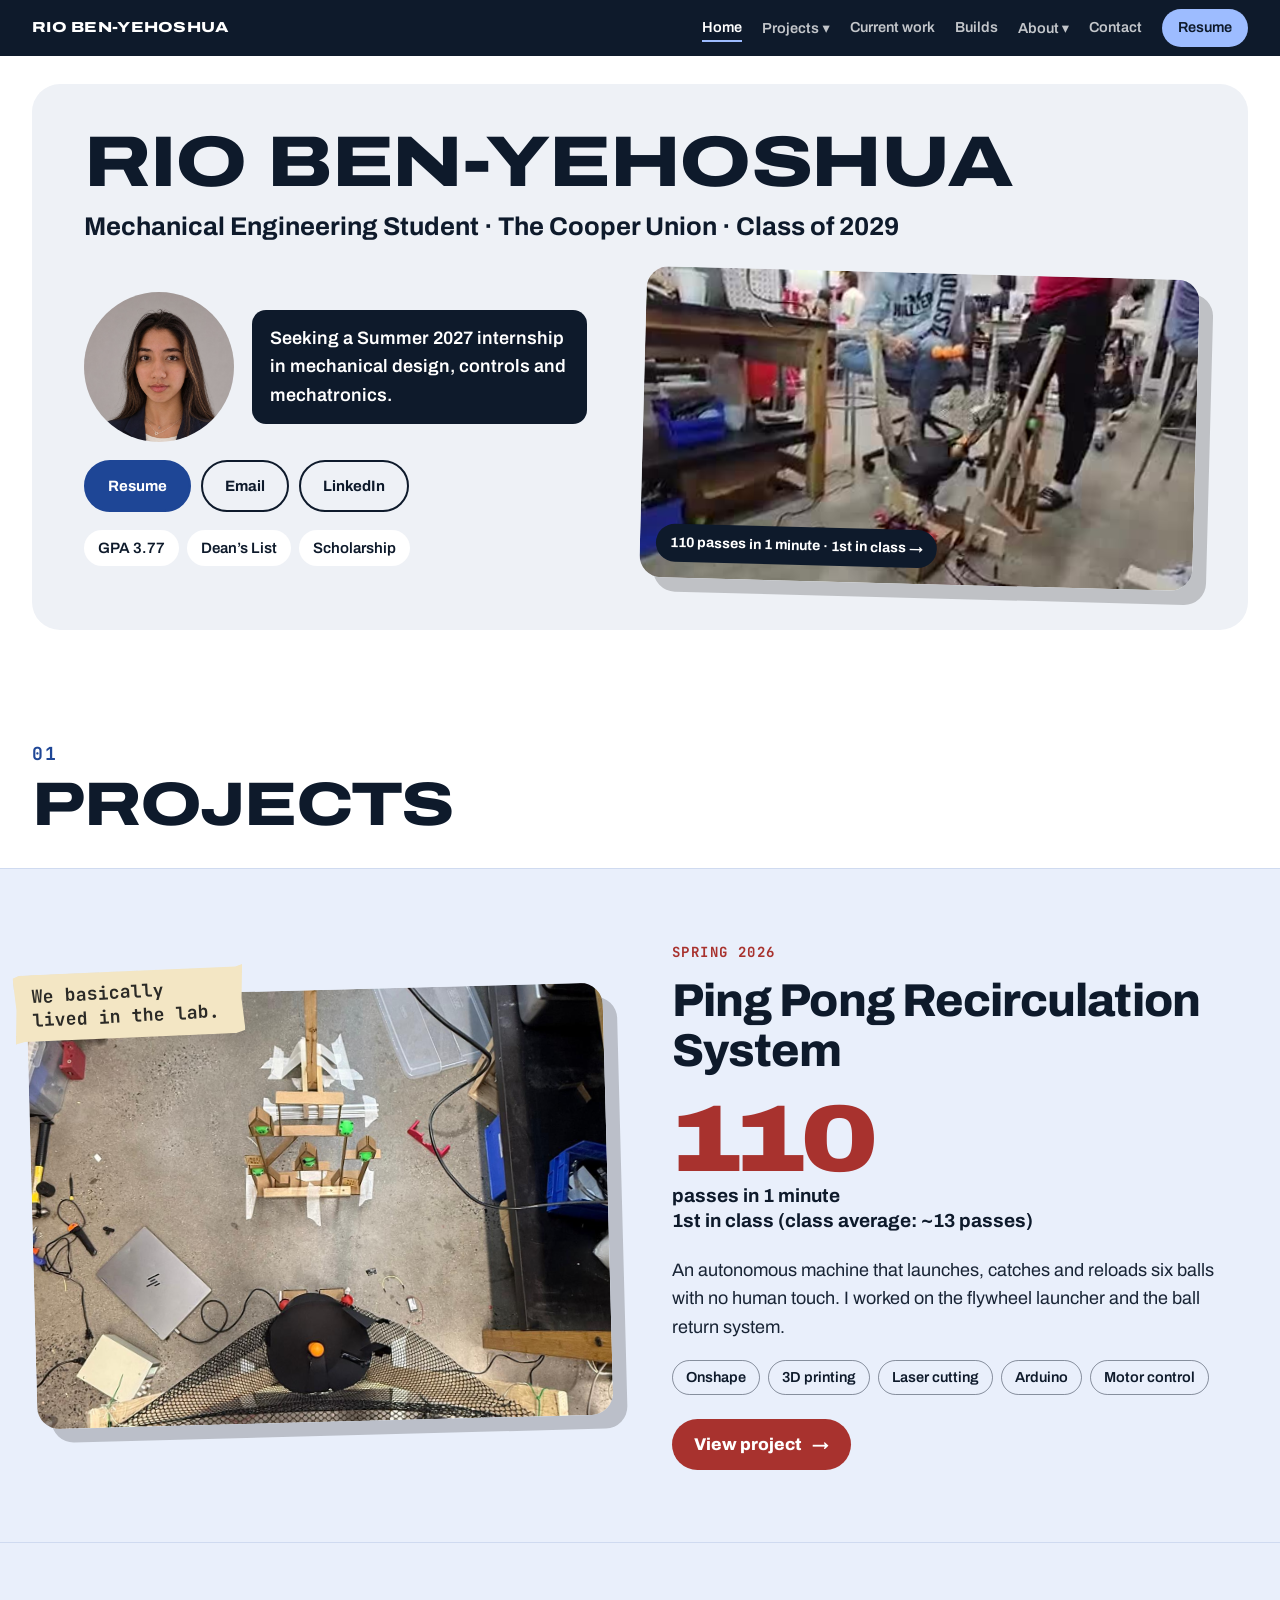
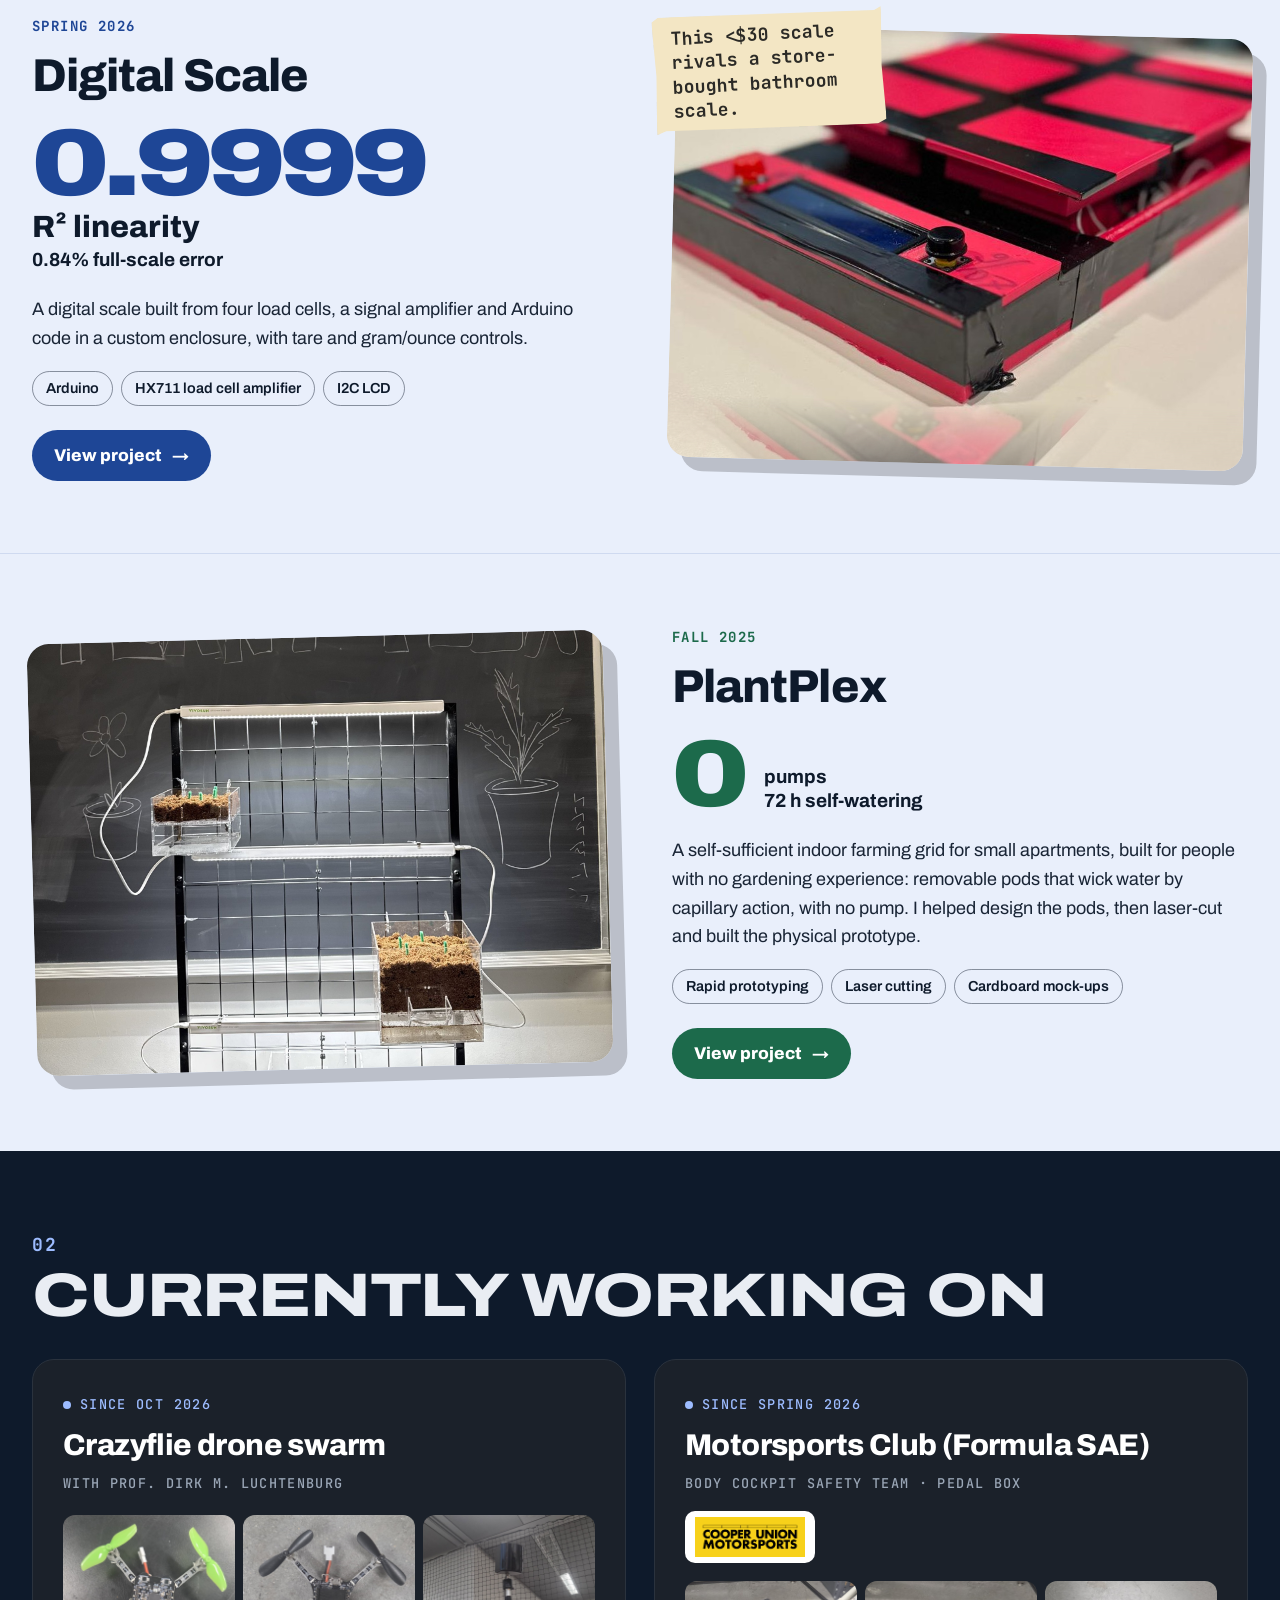
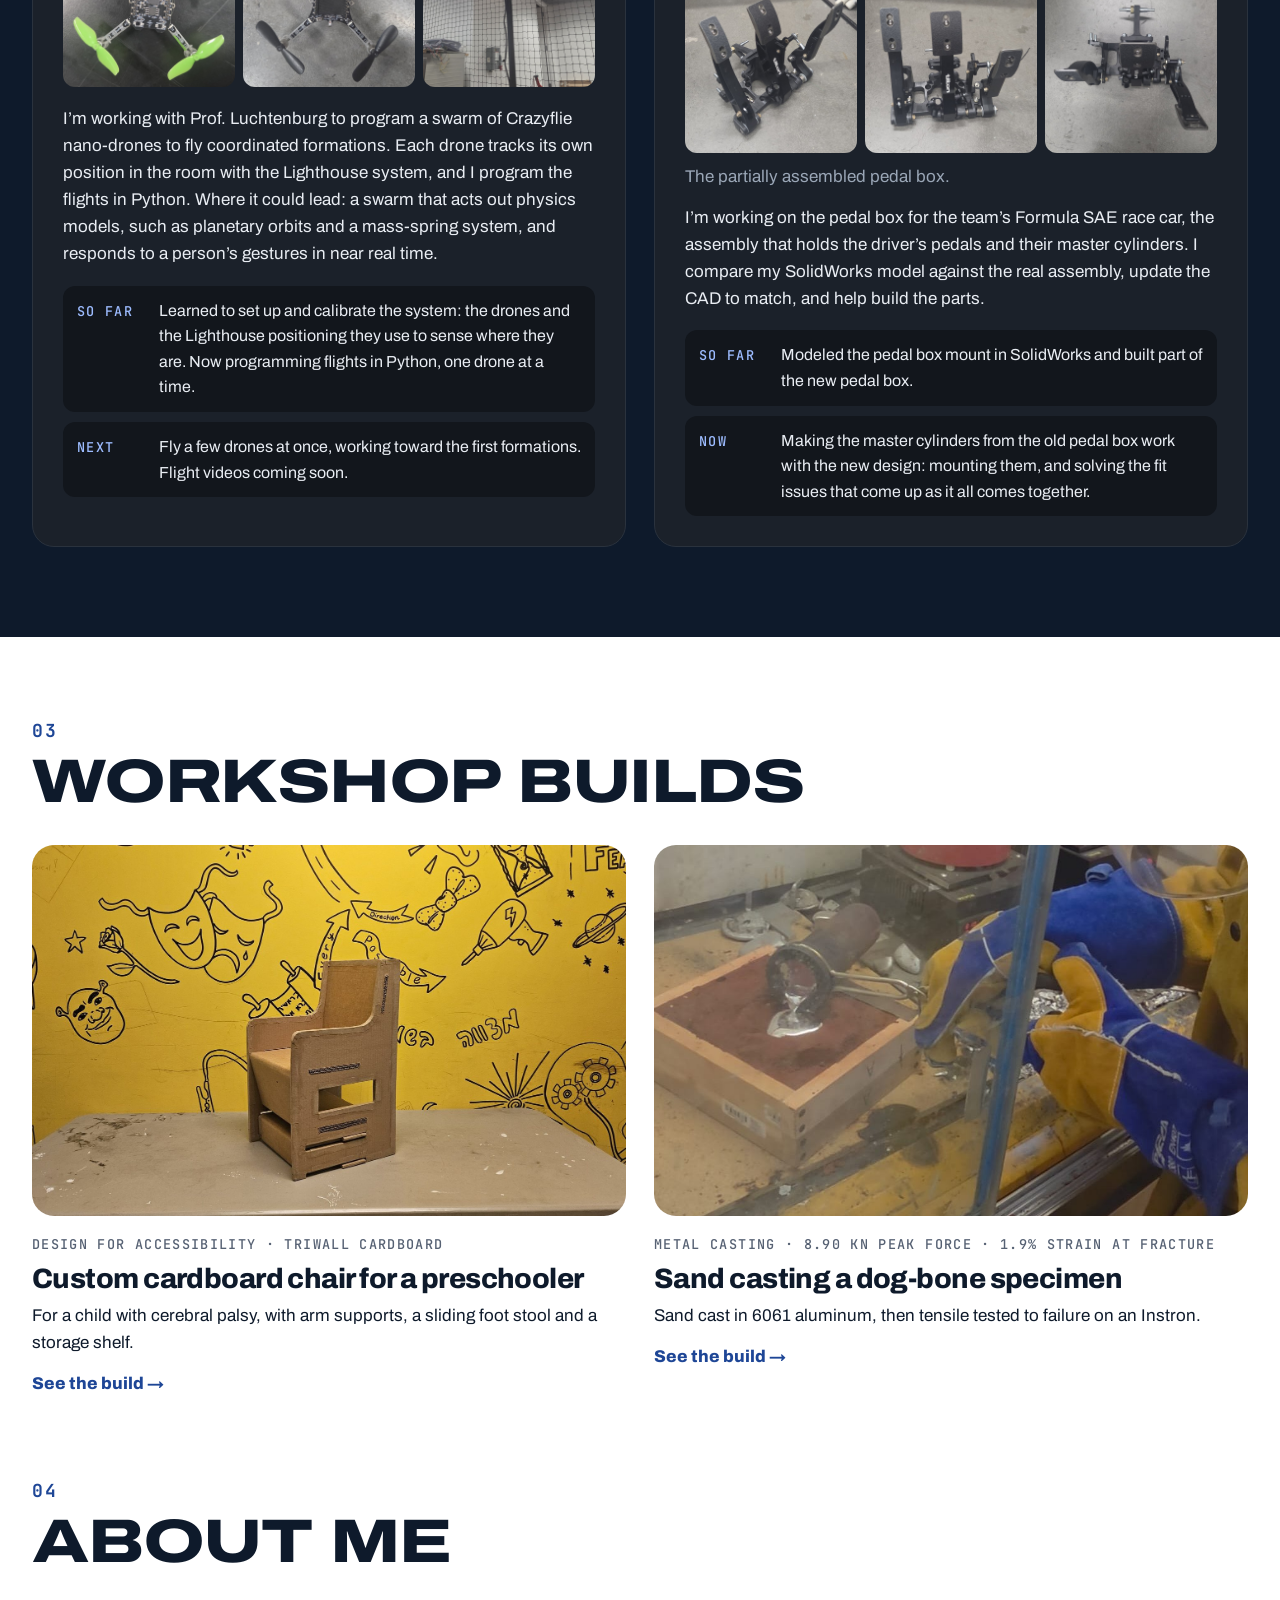
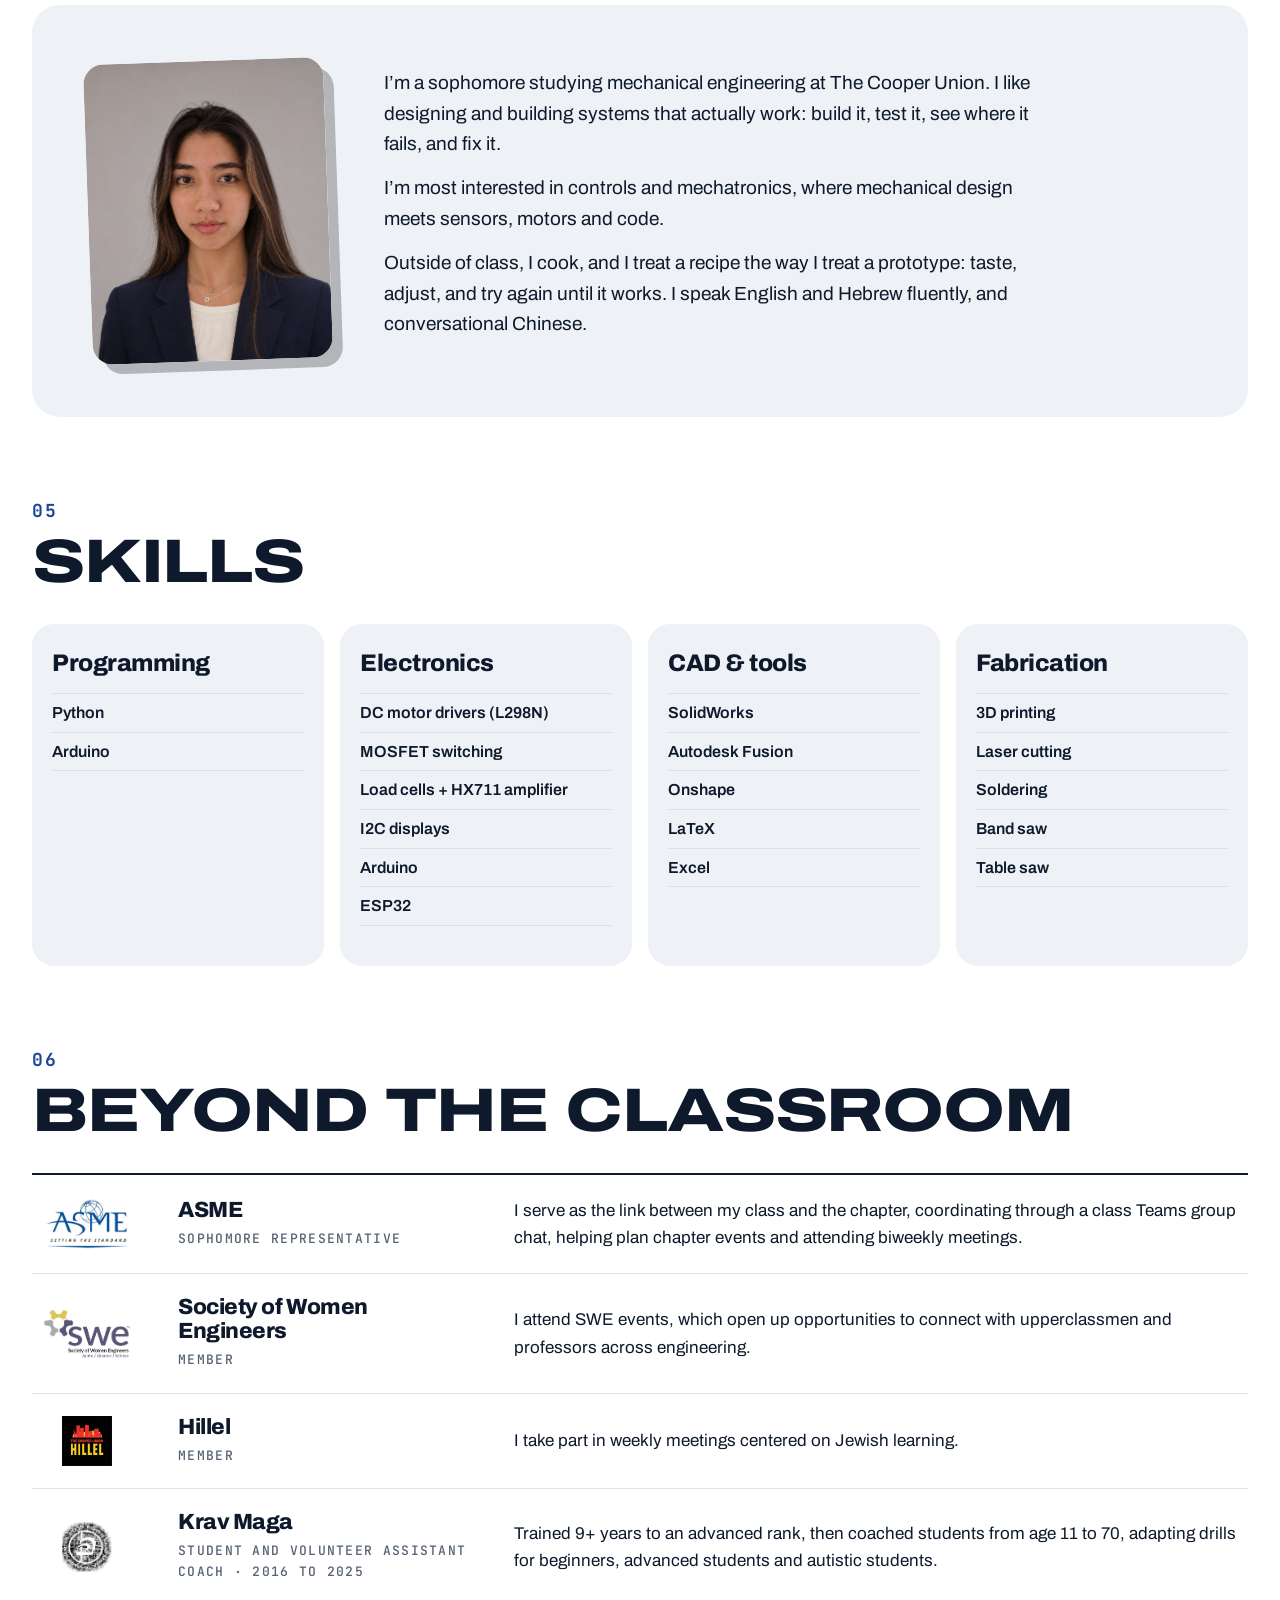
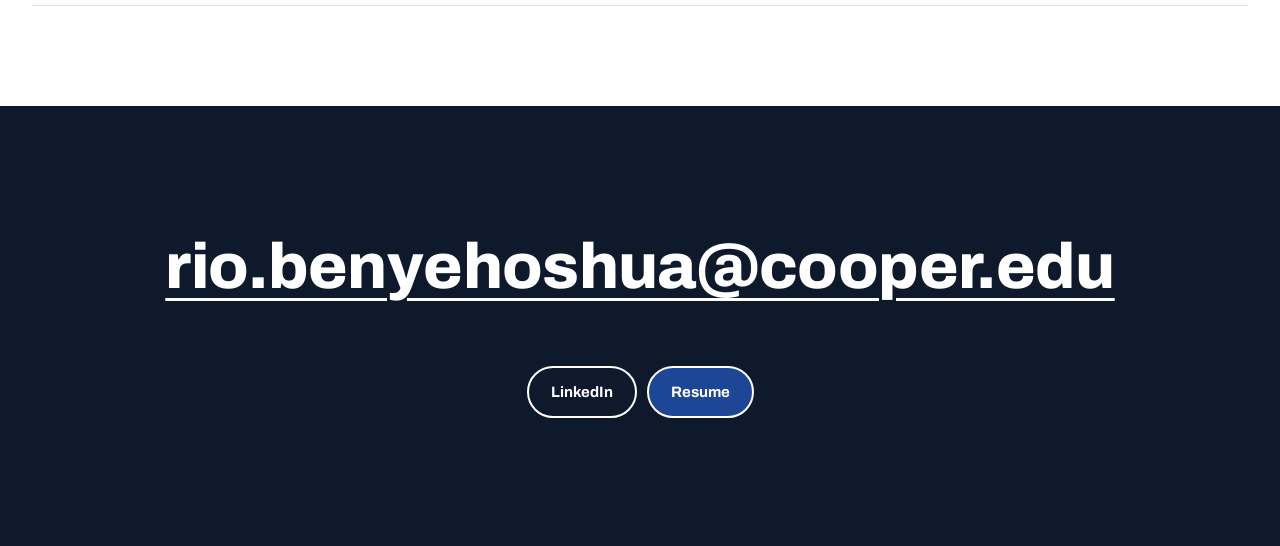
==== commit 1fab80df: "Drones: So far is setup and calibration, now one drone at a time; next is a few at once Co-Authored-" ====
--- a/index.html
+++ b/index.html
@@ -70,7 +70,7 @@
     <div class="panel rv"><span class="status mono">Since Oct 2026</span><h3>Crazyflie drone swarm</h3><span class="role mono">With Prof. Dirk M. Luchtenburg</span>
       <div class="strip"><img src="images/drones/crazyflie-lighthouse-deck.jpg" alt="Crazyflie nano-drone with a Lighthouse positioning deck" loading="lazy"><img src="images/drones/crazyflie.jpg" alt="Crazyflie 2.1 nano-drone" loading="lazy"><img src="images/drones/lighthouse-base-station.jpg" alt="Lighthouse base station in a netted flight area" loading="lazy"></div>
       <p>I’m working with Prof. Luchtenburg to program a swarm of Crazyflie nano-drones to fly coordinated formations. Each drone tracks its own position in the room with the Lighthouse system, and I program the flights in Python. Where it could lead: a swarm that acts out physics models, such as planetary orbits and a mass-spring system, and responds to a person’s gestures in near real time.</p>
-      <div class="steps"><div><b class="mono">So far</b><span>Calibrated the drones and the Lighthouse positioning system they use to sense where they are; programming them in Python.</span></div><div><b class="mono">Next</b><span>Fly the first formations. Flight videos coming soon.</span></div></div></div>
+      <div class="steps"><div><b class="mono">So far</b><span>Learned to set up and calibrate the system: the drones and the Lighthouse positioning they use to sense where they are. Now programming flights in Python, one drone at a time.</span></div><div><b class="mono">Next</b><span>Fly a few drones at once, working toward the first formations. Flight videos coming soon.</span></div></div></div>
     <div class="panel rv"><span class="status mono">Since Spring 2026</span><h3>Motorsports Club (Formula SAE)</h3><span class="role mono">Body Cockpit Safety team · pedal box</span>
       <p><img class="logo" src="images/logo-motorsports.png" alt="Cooper Union Motorsports logo" loading="lazy"></p>
       <div class="strip"><img src="images/motorsports/pedal-box-angle.jpg" alt="The new pedal box with brake, throttle and clutch pedals, seen from an angle" loading="lazy"><img src="images/motorsports/pedal-box-front.jpg" alt="The new pedal box seen from the driver’s side" loading="lazy"><img src="images/motorsports/pedal-box-top.jpg" alt="The new pedal box seen from above" loading="lazy"></div>
